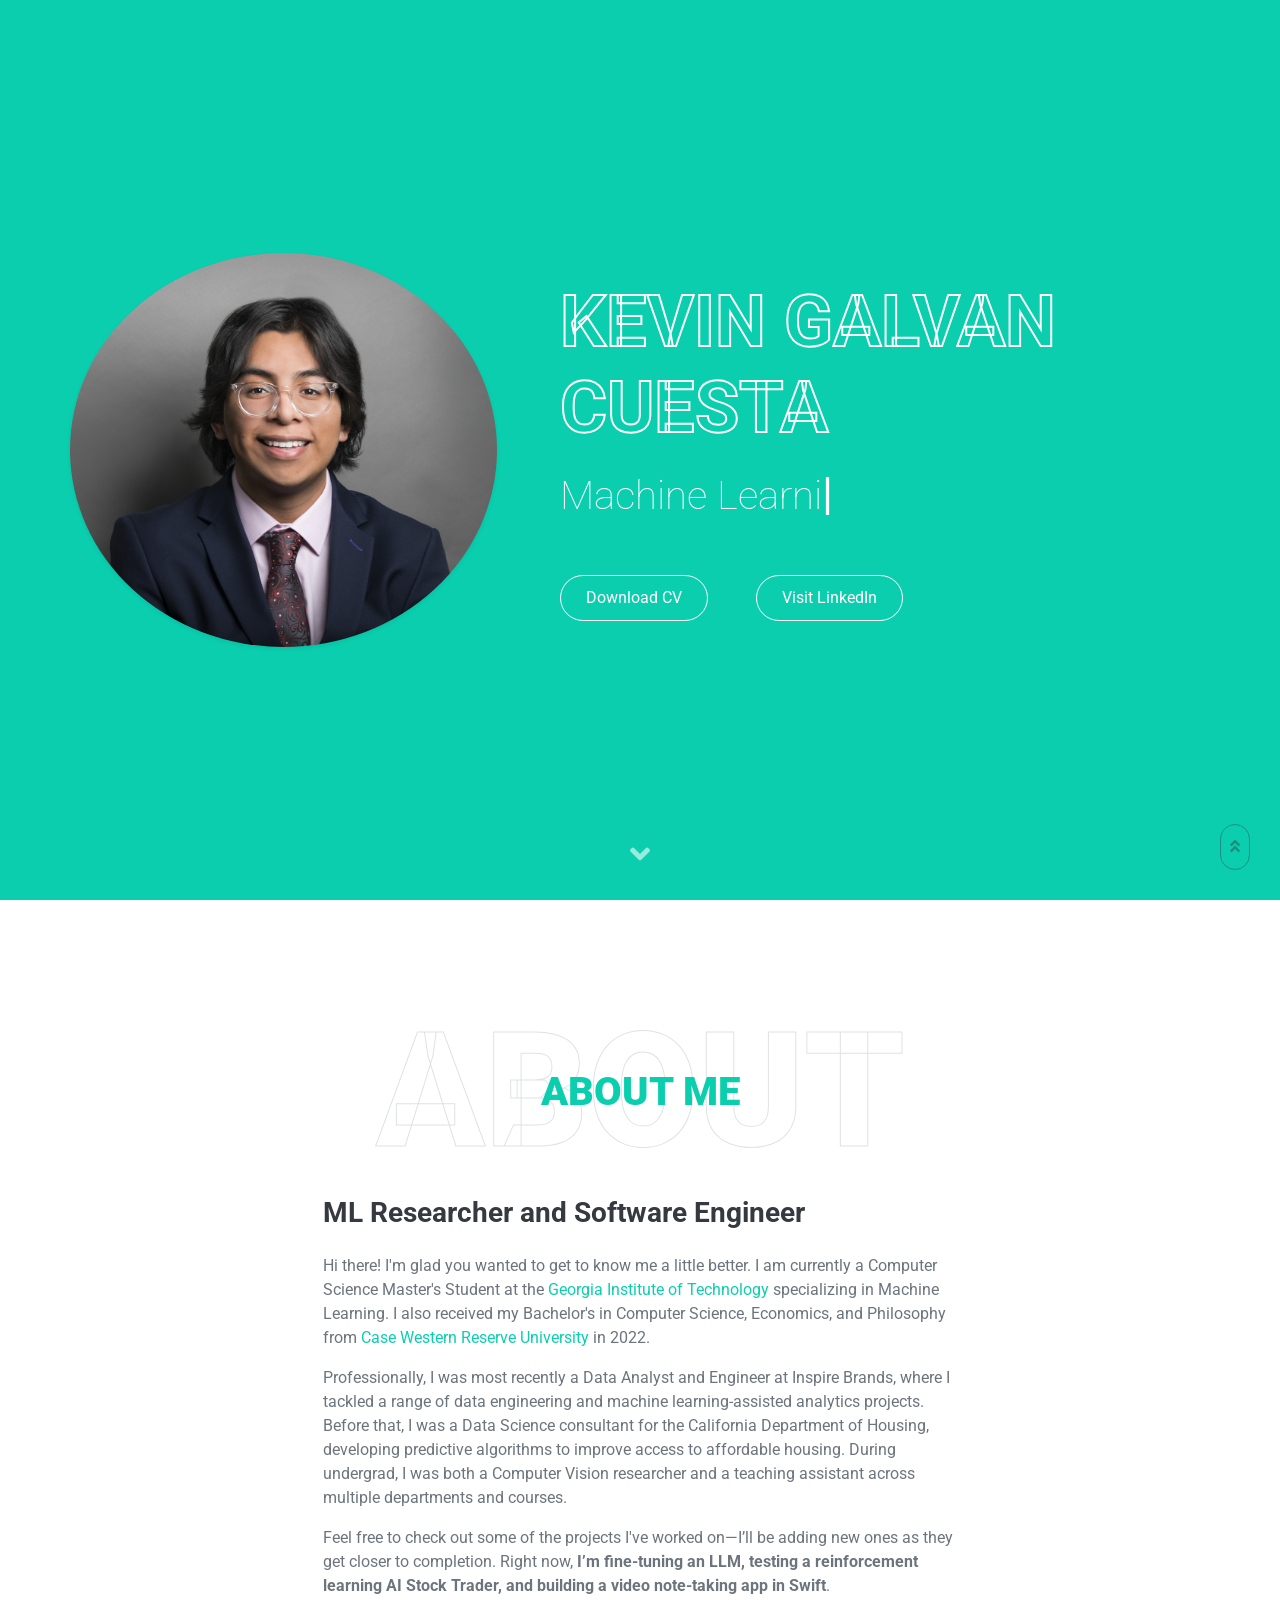
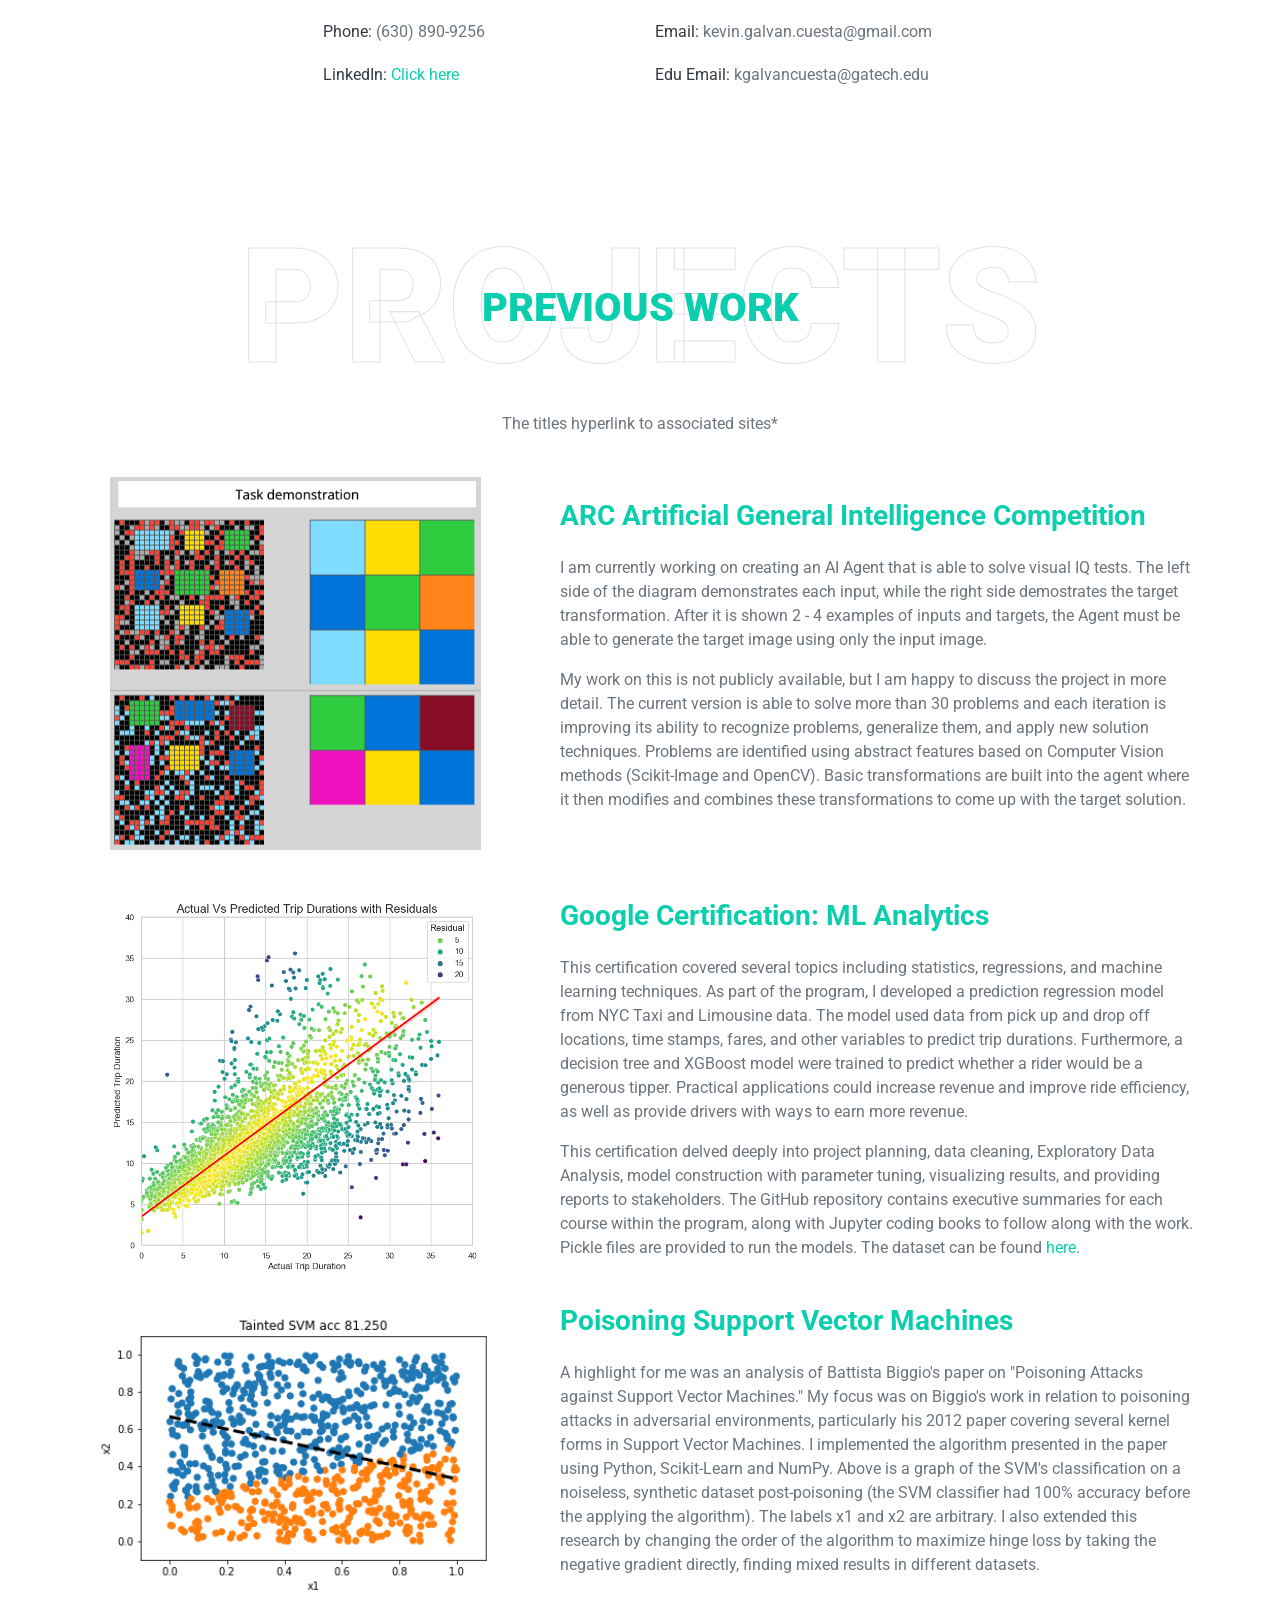
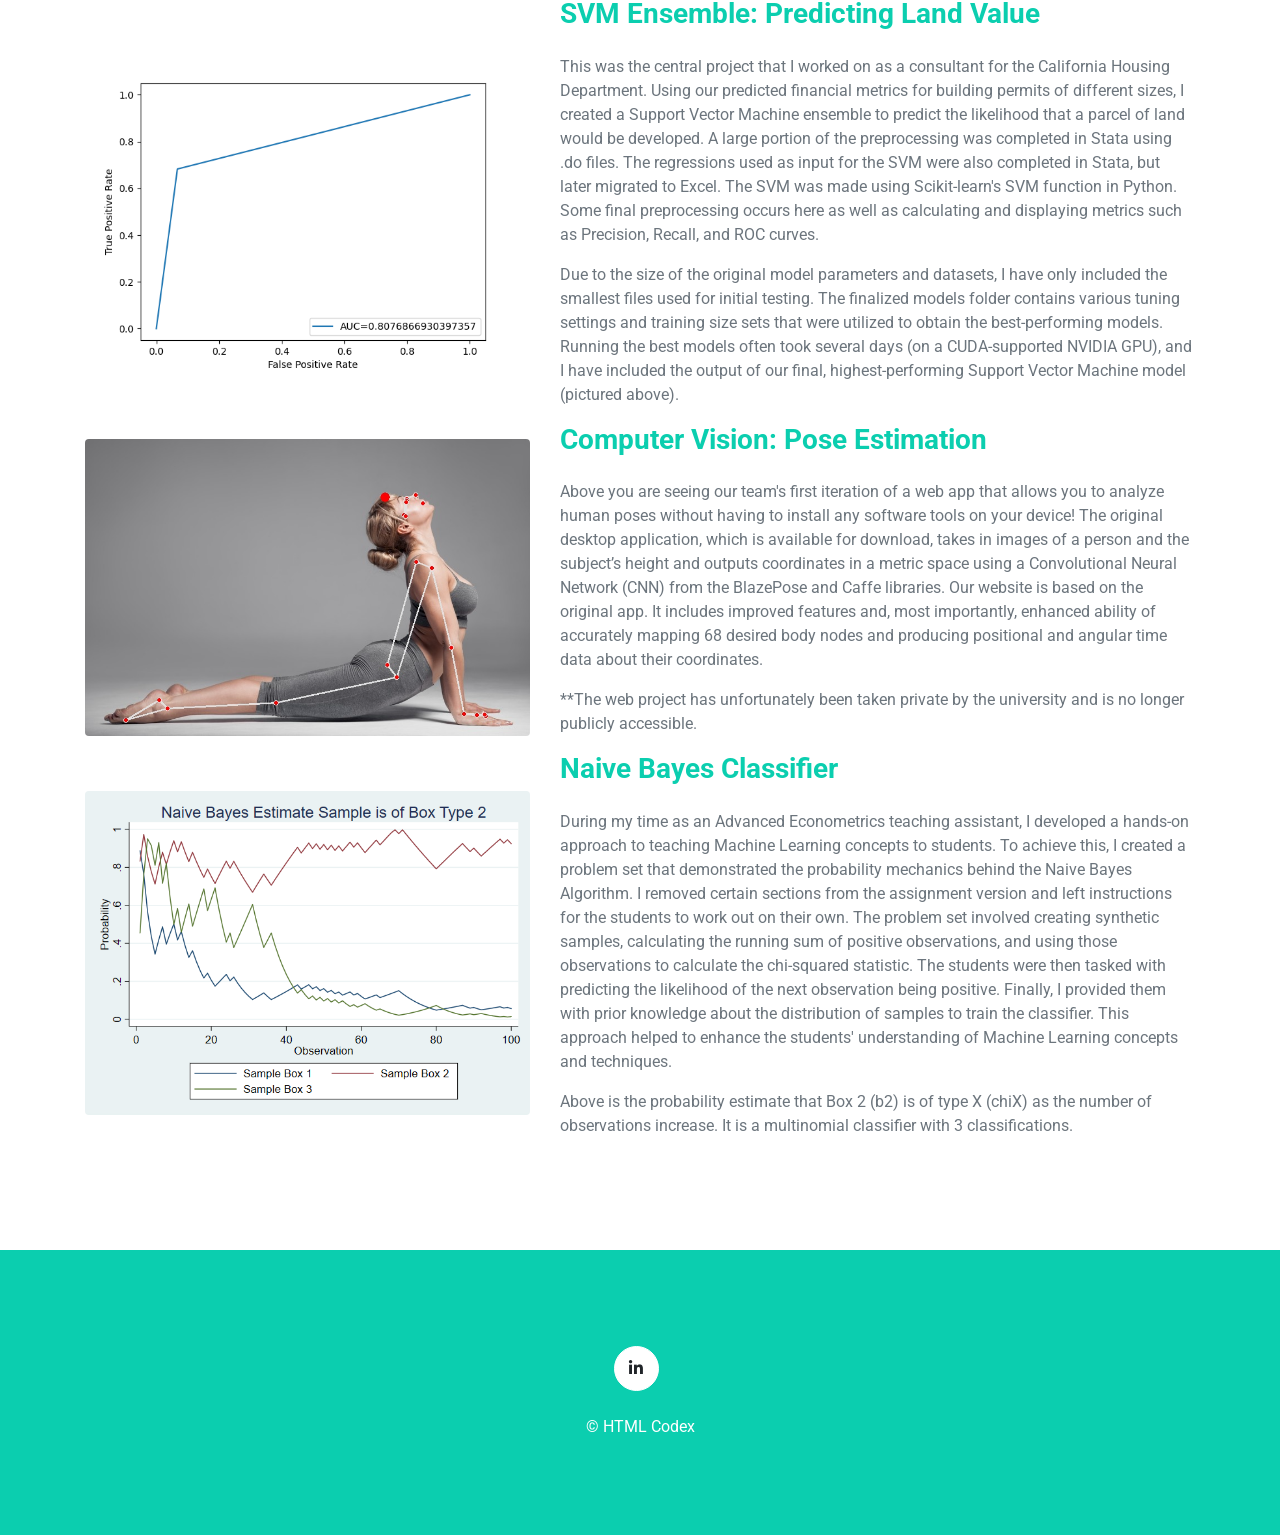
==== index.html @ 3ee5581b "Updating Portfolio contents" ====
<!DOCTYPE html>
<html lang="en">

<head>
    <meta charset="utf-8">
    <title>Portfolio - Kevin Galvan Cuesta</title>
    <meta content="width=device-width, initial-scale=1.0" name="viewport">
    <meta content="Kevin Galvan Cuesta, Data Scientist, Data Science, Portfolio" name="keywords">
    <meta content="Data Science and Software Engineer Portfolio for Kevin Galvan Cuesta" name="description">

    <!-- Favicon -->
    <link href="Site/img/favicon.ico" rel="icon">

    <!-- Google Web Fonts -->
    <link rel="preconnect" href="https://fonts.gstatic.com">
    <link href="https://fonts.googleapis.com/css2?family=Roboto:wght@300;400;500;700;900&display=swap" rel="stylesheet"> 

    <!-- Font Awesome -->
    <link href="https://cdnjs.cloudflare.com/ajax/libs/font-awesome/5.10.0/css/all.min.css" rel="stylesheet">

    <!-- Libraries Stylesheet -->
    <link href="Site/lib/owlcarousel/assets/owl.carousel.min.css" rel="stylesheet">
    <link href="Site/lib/lightbox/css/lightbox.min.css" rel="stylesheet">

    <!-- Customized Bootstrap Stylesheet -->
    <link href="Site/css/style.css" rel="stylesheet">
</head>

<body data-spy="scroll" data-target=".navbar" data-offset="51">

    <!-- Navbar Start -->
    <nav class="navbar fixed-top shadow-sm navbar-expand-lg bg-light navbar-light py-3 py-lg-0 px-lg-5">
        <a href="index.html" class="navbar-brand ml-lg-3">
            <h1 class="m-0 display-5"><span class="text-primary">Kevin </span>Galvan Cuesta</h1>
        </a>
        <button type="button" class="navbar-toggler" data-toggle="collapse" data-target="#navbarCollapse">
            <span class="navbar-toggler-icon"></span>
        </button>
        <div class="collapse navbar-collapse px-lg-3" id="navbarCollapse">
            <div class="navbar-nav m-auto py-0">
                <a href="#home" class="nav-item nav-link active">Home</a>
                <a href="#about" class="nav-item nav-link">About</a>
                <a href="#projects" class="nav-item nav-link">Projects</a>
            </div>
        </div>
    </nav>
    <!-- Navbar End -->


    <!-- Header Start -->
    <div class="container-fluid bg-primary d-flex align-items-center mb-5 py-5" id="home" style="min-height: 100vh;">
        <div class="container">
            <div class="row align-items-center">
                <div class="col-lg-5 px-5 pl-lg-0 pb-5 pb-lg-0">
                    <img class="img-fluid w-100 rounded-circle shadow-sm" src="Site/img/profile.jpg" alt="">
                </div>
                <div class="col-lg-7 text-center text-lg-left">
                    <h2 class="display-3 text-uppercase text-primary mb-2" style="-webkit-text-stroke: 2px #ffffff;">Kevin Galvan Cuesta</h2>
                    <h1 class="typed-text-output d-inline font-weight-lighter text-white"></h1>
                    <div class="typed-text d-none">Machine Learning, Software Engineering, Data Science</div>
                    <div class="d-flex align-items-center justify-content-center justify-content-lg-start pt-5">
                        <a href="Site/img/Resume_KGalvanCuesta.pdf" download class="btn btn-outline-light mr-5">Download CV</a>
                        <a href="https://www.linkedin.com/in/kgalvancuesta/" class="btn btn-outline-light mr-5">Visit LinkedIn</a>
                    </div>
                </div>
            </div>
        </div>
    </div>
    <!-- Header End -->


    <!-- About Start -->
    <div class="container-fluid py-5" id="about">
        <div class="container">
            <div class="position-relative d-flex align-items-center justify-content-center">
                <h1 class="display-1 text-uppercase text-white" style="-webkit-text-stroke: 1px #dee2e6;">About</h1>
                <h1 class="position-absolute text-uppercase text-primary">About Me</h1>
            </div>
            <div class="row justify-content-center">
                <div class="col-lg-7">
                    <h3 class="mb-4">ML Researcher and Software Engineer</h3>
                    <p>
                        Hi there! I'm glad you wanted to get to know me a little better. I am currently a Computer Science Master's Student at the <a href="https://www.cc.gatech.edu/">Georgia Institute of Technology</a> specializing in Machine Learning. I also received my Bachelor's in Computer Science, Economics, and Philosophy from <a href="https://case.edu/">Case Western Reserve University</a> in 2022.
                    </p>
                    <p>
                        Professionally, I was most recently a Data Analyst and Engineer at Inspire Brands, where I tackled a range of data engineering and machine learning-assisted analytics projects. Before that, I was a Data Science consultant for the California Department of Housing, developing predictive algorithms to improve access to affordable housing. During undergrad, I was both a Computer Vision researcher and a teaching assistant across multiple departments and courses.
                    </p>
                    <p>
                        Feel free to check out some of the projects I've worked on—I’ll be adding new ones as they get closer to completion. Right now, <strong>I’m fine-tuning an LLM, testing a reinforcement learning AI Stock Trader, and building a video note-taking app in Swift</strong>.
                    </p>
                    <div class="row mb-3">
                        <div class="col-sm-6 py-2"><h6>Phone: <span class="text-secondary">(630) 890-9256</span></h6></div>
                        <div class="col-sm-6 py-2"><h6>Email: <span class="text-secondary">kevin.galvan.cuesta@gmail.com</span></h6></div>
                        <div class="col-sm-6 py-2"><h6>LinkedIn: <span class="text-secondary"><a href="https://www.linkedin.com/in/kgalvancuesta/">Click here</a></span></h6></div>
                        <div class="col-sm-6 py-2"><h6>Edu Email: <span class="text-secondary">kgalvancuesta@gatech.edu</span></h6></div>
                    </div>
                </div>
            </div>
        </div>
    </div>
    <!-- About End -->

        <!-- PROJECTS Start -->
    <div class="container-fluid py-5" id="projects">
        <div class="container">
            <div class="position-relative d-flex align-items-center justify-content-center">
                <h1 class="display-1 text-uppercase text-white" style="-webkit-text-stroke: 1px #dee2e6;">Projects</h1>
                <h1 class="position-absolute text-uppercase text-primary">Previous Work</h1>
            </div>
            <center>
                The titles hyperlink to associated sites*
            </center>
            <p>

            </p>
            <!-- ARC AGI Start -->
            <div class="row align-items-center">
                <div class="col-lg-5 pb-4 pb-lg-0">
                    <img class="img-fluid rounded w-100" src="Site/img/arc_agi.png" alt="" style="max-width: 90%; padding: 10px; margin: 10px; border: 5px solid transparent;">
                </div>
                <div class="col-lg-7">
                    <h3 class="mb-4"><a href="https://arcprize.org/">ARC Artificial General Intelligence Competition</a></h3>
                    <p>
                        I am currently working on creating an AI Agent that is able to solve visual IQ tests. The left side of the diagram demonstrates each input, while the right side demostrates the target transformation.
                        After it is shown 2 - 4 examples of inputs and targets, the Agent must be able to generate the target image using only the input image.
                    </p>
                    <p>    
                        My work on this is not publicly available, but I am happy to discuss the project in more detail. The current version is able to solve more than 30 problems and each iteration is improving its ability to recognize problems, generalize them, and apply new solution techniques. Problems are identified using abstract features based on Computer Vision methods (Scikit-Image and OpenCV). Basic transformations are built into the agent where it then modifies and combines these transformations to come up with the target solution.
                    </p>
                </div>
            </div>
            <!-- Google Start -->
            <div class="row align-items-center">
                <div class="col-lg-5 pb-4 pb-lg-0">
                    <img class="img-fluid rounded w-100" src="Site/img/google.png" alt="" style="max-width: 90%; padding: 10px; margin: 10px; border: 5px solid transparent;">
                </div>
                <div class="col-lg-7">
                    <h3 class="mb-4"><a href="https://github.com/kgalvancuesta/Google_Advanced_Data_Analytics">Google Certification: ML Analytics</a></h3>
                    <p>
                        This certification covered several topics including statistics, regressions, and machine learning techniques. As part of the program, I developed a prediction regression model from NYC Taxi and Limousine data. The model used data from pick up and drop off locations, time stamps, fares, and other variables to predict trip durations. Furthermore, a decision
                        tree and XGBoost model were trained to predict whether a rider would be a generous tipper. Practical applications could increase revenue and improve ride efficiency, as well as provide drivers with ways to earn more revenue.
                    </p>
                    <p>
                        This certification delved deeply into project planning, data cleaning, Exploratory Data Analysis, model construction with parameter tuning, visualizing results, and providing reports to
                        stakeholders. The GitHub repository contains executive summaries for each course within the program, along with Jupyter coding books to follow along with the work. Pickle files
                        are provided to run the models. The dataset can be found <a href="https://www.kaggle.com/datasets/neilclack/nyc-taxi-trip-data-google-public-data">here</a>.
                    </p>
                </div>
            </div>
            <!-- Google End -->
            <!-- ML Research Start-->
            <div class="row align-items-center">
                <div class="col-lg-5 pb-4 pb-lg-0">
                    <img class="img-fluid rounded w-100" src="Site/img/poison.png" alt="">
                </div>
                <div class="col-lg-7">
                    <h3 class="mb-4"><a href="https://github.com/kgalvancuesta/Graduate_Research">Poisoning Support Vector Machines</a></h3>
                    <p>
                        A highlight for me was an analysis of Battista Biggio's paper on "Poisoning Attacks against Support Vector Machines."
                        My focus was on Biggio's work in relation to poisoning attacks in adversarial environments, particularly his 2012 paper covering several kernel forms in Support Vector Machines.
                        I implemented the algorithm presented in the paper using Python, Scikit-Learn and NumPy.
                        Above is a graph of the SVM's classification on a noiseless, synthetic dataset post-poisoning (the SVM classifier had 100% accuracy before the applying the algorithm).
                        The labels x1 and x2 are arbitrary.
                        I also extended this research by changing the order of the algorithm to maximize hinge loss by taking the negative gradient directly, finding mixed results in different datasets.
                    </p>

                    <!--    SINGLE COLUMN
            <p>
                Skills:
            </p>
            <div class="col mb-3">
                <div class="col-lg-7 py-1" style="white-space: nowrap;"><h6><span class="text-secondary">Research analysis and implementation</span></h6></div>
                <div class="col-lg-7 py-1" style="white-space: nowrap;"><h6><span class="text-secondary">Programming skills in Python and numpy library</span></h6></div>
                <div class="col-lg-7 py-1" style="white-space: nowrap;"><h6><span class="text-secondary">Knowledge of Support Vector Machines and machine learning algorithms</span></h6></div>
                <div class="col-lg-7 py-1" style="white-space: nowrap;"><h6><span class="text-secondary">Critical thinking and problem-solving skills</span></h6></div>
                <div class="col-lg-7 py-1" style="white-space: nowrap;"><h6><span class="text-secondary">Ability to propose and execute research extensions</span></h6></div>
            </div>
            -->

                </div>
            </div>
            <!-- Graduate End -->
            <!-- Parcel SVM Start -->
            <div class="row align-items-center">
                <div class="col-lg-5 pb-4 pb-lg-0">
                    <img class="img-fluid rounded w-100" src="Site/img/svm.png" alt="">
                </div>
                <div class="col-lg-7">
                    <h3 class="mb-4"><a href="https://github.com/kgalvancuesta/CA_SVM_Model">SVM Ensemble: Predicting Land Value</a></h3>
                    <p>
                        This was the central project that I worked on as a consultant for the California Housing Department.
                        Using our predicted financial metrics for building permits of different sizes, I created a Support Vector Machine ensemble to predict the likelihood that a parcel of land would be developed.
                        A large portion of the preprocessing was completed in Stata using .do files. The regressions used as input for the SVM were also completed in Stata, but later migrated to Excel.
                        The SVM was made using Scikit-learn's SVM function in Python. Some final preprocessing occurs here as well as calculating and displaying metrics such as Precision, Recall, and ROC curves.
                    </p>
                    <p>
                        Due to the size of the original model parameters and datasets, I have only included the smallest files used for initial testing.
                        The finalized models folder contains various tuning settings and training size sets that were utilized to obtain the best-performing models.
                        Running the best models often took several days (on a CUDA-supported NVIDIA GPU), and I have included the output of our final, highest-performing Support Vector Machine model (pictured above).
                    </p>
                </div>
            </div>
            <!-- Parcel SVM End -->
            <!-- Pose Estimation Start -->
            <div class="row align-items-center">
                <div class="col-lg-5 pb-4 pb-lg-0">
                    <img class="img-fluid rounded w-100" src="Site/img/yoga.png" alt="">
                </div>
                <div class="col-lg-7">
                    <h3 class="mb-4"><a href="https://github.com/kgalvancuesta/Pose_Estimation">Computer Vision: Pose Estimation</a></h3>
                    <p>
                        Above you are seeing our team's first iteration of a web app that allows you to analyze human poses without having to install any software tools on your device!

                        The original desktop application, which is available for download, takes in images of a person and the subject’s height and outputs coordinates in a metric space using a Convolutional Neural Network (CNN) from the BlazePose and Caffe libraries.

                        Our website is based on the original app. It includes improved features and, most importantly, enhanced ability of accurately mapping 68 desired body nodes and producing positional and angular time data about their coordinates.
                    </p>
                    <p>**The web project has unfortunately been taken private by the university and is no longer publicly accessible.</p>
                </div>
            </div>
            <!-- Pose Estimation End -->
            <!-- Naive Bayes Start -->
            <div class="row align-items-center">
                <div class="col-lg-5 pb-4 pb-lg-0">
                    <img class="img-fluid rounded w-100" src="Site/img/box2.png" alt="">
                </div>
                <div class="col-lg-7">
                    <h3 class="mb-4"><a href="https://github.com/kgalvancuesta/Naive_Bayes_Problem_Set">Naive Bayes Classifier</a></h3>
                    <p>
                        During my time as an Advanced Econometrics teaching assistant, I developed a hands-on approach to teaching Machine Learning concepts to students.
                        To achieve this, I created a problem set that demonstrated the probability mechanics behind the Naive Bayes Algorithm.
                        I removed certain sections from the assignment version and left instructions for the students to work out on their own.
                        The problem set involved creating synthetic samples, calculating the running sum of positive observations, and using those observations to calculate the chi-squared statistic.
                        The students were then tasked with predicting the likelihood of the next observation being positive.
                        Finally, I provided them with prior knowledge about the distribution of samples to train the classifier.
                        This approach helped to enhance the students' understanding of Machine Learning concepts and techniques.
                    </p>
                    <p>
                        Above is the probability estimate that Box 2 (b2) is of type X (chiX) as the number of observations increase. It is a multinomial classifier with 3 classifications.
                    </p>
                </div>
            </div>
            <!-- Naive Bayes End -->
        </div>
    </div>
    <!-- Projects End -->

    <!-- Footer Start -->
    <div class="container-fluid bg-primary text-white mt-5 py-5 px-sm-3 px-md-5">
        <div class="container text-center py-5">
            <div class="d-flex justify-content-center mb-4">
                <a class="btn btn-light btn-social mr-2" href="https://www.linkedin.com/in/kevingalvancuesta/"><i class="fab fa-linkedin-in"></i></a>
            </div>
            <p class="m-0">
                &copy; <a class="text-white font-weight-bold" href="#"></a> <a class="text-white" href="https://htmlcodex.com">HTML Codex</a>
            </p>
        </div>
    </div>
    <!-- Footer End -->

    <!-- Scroll to Bottom -->
    <i class="fa fa-2x fa-angle-down text-white scroll-to-bottom"></i>

    <!-- Back to Top -->
    <a href="#" class="btn btn-outline-dark px-0 back-to-top"><i class="fa fa-angle-double-up"></i></a>


    <!-- JavaScript Libraries -->
    <script src="https://code.jquery.com/jquery-3.4.1.min.js"></script>
    <script src="https://stackpath.bootstrapcdn.com/bootstrap/4.4.1/js/bootstrap.bundle.min.js"></script>
    <script src="Site/lib/typed/typed.min.js"></script>
    <script src="Site/lib/easing/easing.min.js"></script>
    <script src="Site/lib/waypoints/waypoints.min.js"></script>
    <script src="Site/lib/owlcarousel/owl.carousel.min.js"></script>
    <script src="Site/lib/isotope/isotope.pkgd.min.js"></script>
    <script src="Site/lib/lightbox/js/lightbox.min.js"></script>

    <!-- Contact Javascript File -->
    <script src="Site/mail/jqBootstrapValidation.min.js"></script>
    <script src="Site/mail/contact.js"></script>

    <!-- Template Javascript -->
    <script src="Site/js/main.js"></script>
</body>

</html>
---- Site/css/style.css ----
/******* Bootstrap Theming ********/
/*!
 * Bootstrap v4.5.3 (https://getbootstrap.com/)
 * Copyright 2011-2020 The Bootstrap Authors
 * Copyright 2011-2020 Twitter, Inc.
 * Licensed under MIT (https://github.com/twbs/bootstrap/blob/main/LICENSE)
 */
:root {
  --blue: #007bff;
  --indigo: #6610f2;
  --purple: #6f42c1;
  --pink: #e83e8c;
  --red: #dc3545;
  --orange: #fd7e14;
  --yellow: #ffc107;
  --green: #28a745;
  --teal: #20c997;
  --cyan: #17a2b8;
  --white: #fff;
  --gray: #6c757d;
  --gray-dark: #343a40;
  --primary: #0BCEAF;
  --secondary: #6c757d;
  --success: #28a745;
  --info: #17a2b8;
  --warning: #ffc107;
  --danger: #dc3545;
  --light: #ffffff;
  --dark: #343a40;
  --breakpoint-xs: 0;
  --breakpoint-sm: 576px;
  --breakpoint-md: 768px;
  --breakpoint-lg: 992px;
  --breakpoint-xl: 1200px;
  --font-family-sans-serif: "Roboto", sans-serif;
  --font-family-monospace: SFMono-Regular, Menlo, Monaco, Consolas, "Liberation Mono", "Courier New", monospace;
}

*,
*::before,
*::after {
  box-sizing: border-box;
}

html {
  font-family: sans-serif;
  line-height: 1.15;
  -webkit-text-size-adjust: 100%;
  -webkit-tap-highlight-color: rgba(0, 0, 0, 0);
}

article, aside, figcaption, figure, footer, header, hgroup, main, nav, section {
  display: block;
}

body {
  margin: 0;
  font-family: "Roboto", sans-serif;
  font-size: 1rem;
  font-weight: 400;
  line-height: 1.5;
  color: #6c757d;
  text-align: left;
  background-color: #ffffff;
}

[tabindex="-1"]:focus:not(:focus-visible) {
  outline: 0 !important;
}

hr {
  box-sizing: content-box;
  height: 0;
  overflow: visible;
}

h1, h2, h3, h4, h5, h6 {
  margin-top: 0;
  margin-bottom: 0.5rem;
}

p {
  margin-top: 0;
  margin-bottom: 1rem;
}

abbr[title],
abbr[data-original-title] {
  text-decoration: underline;
  text-decoration: underline dotted;
  cursor: help;
  border-bottom: 0;
  text-decoration-skip-ink: none;
}

address {
  margin-bottom: 1rem;
  font-style: normal;
  line-height: inherit;
}

ol,
ul,
dl {
  margin-top: 0;
  margin-bottom: 1rem;
}

ol ol,
ul ul,
ol ul,
ul ol {
  margin-bottom: 0;
}

dt {
  font-weight: 700;
}

dd {
  margin-bottom: .5rem;
  margin-left: 0;
}

blockquote {
  margin: 0 0 1rem;
}

b,
strong {
  font-weight: bolder;
}

small {
  font-size: 80%;
}

sub,
sup {
  position: relative;
  font-size: 75%;
  line-height: 0;
  vertical-align: baseline;
}

sub {
  bottom: -.25em;
}

sup {
  top: -.5em;
}

a {
  color: #0BCEAF;
  text-decoration: none;
  background-color: transparent;
}

a:hover {
  color: #078571;
  text-decoration: underline;
}

a:not([href]):not([class]) {
  color: inherit;
  text-decoration: none;
}

a:not([href]):not([class]):hover {
  color: inherit;
  text-decoration: none;
}

pre,
code,
kbd,
samp {
  font-family: SFMono-Regular, Menlo, Monaco, Consolas, "Liberation Mono", "Courier New", monospace;
  font-size: 1em;
}

pre {
  margin-top: 0;
  margin-bottom: 1rem;
  overflow: auto;
  -ms-overflow-style: scrollbar;
}

figure {
  margin: 0 0 1rem;
}

img {
  vertical-align: middle;
  border-style: none;
}

svg {
  overflow: hidden;
  vertical-align: middle;
}

table {
  border-collapse: collapse;
}

caption {
  padding-top: 0.75rem;
  padding-bottom: 0.75rem;
  color: #6c757d;
  text-align: left;
  caption-side: bottom;
}

th {
  text-align: inherit;
  text-align: -webkit-match-parent;
}

label {
  display: inline-block;
  margin-bottom: 0.5rem;
}

button {
  border-radius: 0;
}

button:focus {
  outline: 1px dotted;
  outline: 5px auto -webkit-focus-ring-color;
}

input,
button,
select,
optgroup,
textarea {
  margin: 0;
  font-family: inherit;
  font-size: inherit;
  line-height: inherit;
}

button,
input {
  overflow: visible;
}

button,
select {
  text-transform: none;
}

[role="button"] {
  cursor: pointer;
}

select {
  word-wrap: normal;
}

button,
[type="button"],
[type="reset"],
[type="submit"] {
  -webkit-appearance: button;
}

button:not(:disabled),
[type="button"]:not(:disabled),
[type="reset"]:not(:disabled),
[type="submit"]:not(:disabled) {
  cursor: pointer;
}

button::-moz-focus-inner,
[type="button"]::-moz-focus-inner,
[type="reset"]::-moz-focus-inner,
[type="submit"]::-moz-focus-inner {
  padding: 0;
  border-style: none;
}

input[type="radio"],
input[type="checkbox"] {
  box-sizing: border-box;
  padding: 0;
}

textarea {
  overflow: auto;
  resize: vertical;
}

fieldset {
  min-width: 0;
  padding: 0;
  margin: 0;
  border: 0;
}

legend {
  display: block;
  width: 100%;
  max-width: 100%;
  padding: 0;
  margin-bottom: .5rem;
  font-size: 1.5rem;
  line-height: inherit;
  color: inherit;
  white-space: normal;
}

@media (max-width: 1200px) {
  legend {
    font-size: calc(1.275rem + 0.3vw) ;
  }
}

progress {
  vertical-align: baseline;
}

[type="number"]::-webkit-inner-spin-button,
[type="number"]::-webkit-outer-spin-button {
  height: auto;
}

[type="search"] {
  outline-offset: -2px;
  -webkit-appearance: none;
}

[type="search"]::-webkit-search-decoration {
  -webkit-appearance: none;
}

::-webkit-file-upload-button {
  font: inherit;
  -webkit-appearance: button;
}

output {
  display: inline-block;
}

summary {
  display: list-item;
  cursor: pointer;
}

template {
  display: none;
}

[hidden] {
  display: none !important;
}

h1, h2, h3, h4, h5, h6,
.h1, .h2, .h3, .h4, .h5, .h6 {
  margin-bottom: 0.5rem;
  font-weight: 500;
  line-height: 1.2;
  color: #343a40;
}

h1, .h1 {
  font-size: 2.5rem;
}

@media (max-width: 1200px) {
  h1, .h1 {
    font-size: calc(1.375rem + 1.5vw) ;
  }
}

h2, .h2 {
  font-size: 2rem;
}

@media (max-width: 1200px) {
  h2, .h2 {
    font-size: calc(1.325rem + 0.9vw) ;
  }
}

h3, .h3 {
  font-size: 1.75rem;
}

@media (max-width: 1200px) {
  h3, .h3 {
    font-size: calc(1.3rem + 0.6vw) ;
  }
}

h4, .h4 {
  font-size: 1.5rem;
}

@media (max-width: 1200px) {
  h4, .h4 {
    font-size: calc(1.275rem + 0.3vw) ;
  }
}

h5, .h5 {
  font-size: 1.25rem;
}

h6, .h6 {
  font-size: 1rem;
}

.lead {
  font-size: 1.25rem;
  font-weight: 300;
}

.display-1 {
  font-size: 10rem;
  font-weight: 300;
  line-height: 1.2;
}

@media only screen and (max-width: 600px) {
    .display-1 {
        visibility: hidden;
    }
}

@media (max-width: 1200px) {
  .display-1 {
    font-size: calc(2.125rem + 10.5vw) ;
  }
}

.display-2 {
  font-size: 5.5rem;
  font-weight: 300;
  line-height: 1.2;
}

@media (max-width: 1200px) {
  .display-2 {
    font-size: calc(1.675rem + 5.1vw) ;
  }
}

.display-3 {
  font-size: 4.5rem;
  font-weight: 300;
  line-height: 1.2;
}

@media (max-width: 1200px) {
  .display-3 {
    font-size: calc(1.575rem + 3.9vw) ;
  }
}

.display-4 {
  font-size: 3.5rem;
  font-weight: 300;
  line-height: 1.2;
}

@media (max-width: 1200px) {
  .display-4 {
    font-size: calc(1.475rem + 2.7vw) ;
  }
}

hr {
  margin-top: 1rem;
  margin-bottom: 1rem;
  border: 0;
  border-top: 1px solid rgba(0, 0, 0, 0.1);
}

small,
.small {
  font-size: 80%;
  font-weight: 400;
}

mark,
.mark {
  padding: 0.2em;
  background-color: #fcf8e3;
}

.list-unstyled {
  padding-left: 0;
  list-style: none;
}

.list-inline {
  padding-left: 0;
  list-style: none;
}

.list-inline-item {
  display: inline-block;
}

.list-inline-item:not(:last-child) {
  margin-right: 0.5rem;
}

.initialism {
  font-size: 90%;
  text-transform: uppercase;
}

.blockquote {
  margin-bottom: 1rem;
  font-size: 1.25rem;
}

.blockquote-footer {
  display: block;
  font-size: 80%;
  color: #6c757d;
}

.blockquote-footer::before {
  content: "\2014\00A0";
}

.img-fluid {
  max-width: 100%;
  height: auto;
}

.img-thumbnail {
  padding: 0.25rem;
  background-color: #ffffff;
  border: 1px solid #dee2e6;
  border-radius: 0.25rem;
  max-width: 100%;
  height: auto;
}

.figure {
  display: inline-block;
}

.figure-img {
  margin-bottom: 0.5rem;
  line-height: 1;
}

.figure-caption {
  font-size: 90%;
  color: #6c757d;
}

code {
  font-size: 87.5%;
  color: #e83e8c;
  word-wrap: break-word;
}

a > code {
  color: inherit;
}

kbd {
  padding: 0.2rem 0.4rem;
  font-size: 87.5%;
  color: #fff;
  background-color: #212529;
  border-radius: 0.2rem;
}

kbd kbd {
  padding: 0;
  font-size: 100%;
  font-weight: 700;
}

pre {
  display: block;
  font-size: 87.5%;
  color: #212529;
}

pre code {
  font-size: inherit;
  color: inherit;
  word-break: normal;
}

.pre-scrollable {
  max-height: 340px;
  overflow-y: scroll;
}

.container,
.container-fluid,
.container-sm,
.container-md,
.container-lg,
.container-xl {
  width: 100%;
  padding-right: 15px;
  padding-left: 15px;
  margin-right: auto;
  margin-left: auto;
}

@media (min-width: 576px) {
  .container, .container-sm {
    max-width: 540px;
  }
}

@media (min-width: 768px) {
  .container, .container-sm, .container-md {
    max-width: 720px;
  }
}

@media (min-width: 992px) {
  .container, .container-sm, .container-md, .container-lg {
    max-width: 960px;
  }
}

@media (min-width: 1200px) {
  .container, .container-sm, .container-md, .container-lg, .container-xl {
    max-width: 1140px;
  }
}

.row {
  display: flex;
  flex-wrap: wrap;
  margin-right: -15px;
  margin-left: -15px;
}

.no-gutters {
  margin-right: 0;
  margin-left: 0;
}

.no-gutters > .col,
.no-gutters > [class*="col-"] {
  padding-right: 0;
  padding-left: 0;
}

.col-1, .col-2, .col-3, .col-4, .col-5, .col-6, .col-7, .col-8, .col-9, .col-10, .col-11, .col-12, .col,
.col-auto, .col-sm-1, .col-sm-2, .col-sm-3, .col-sm-4, .col-sm-5, .col-sm-6, .col-sm-7, .col-sm-8, .col-sm-9, .col-sm-10, .col-sm-11, .col-sm-12, .col-sm,
.col-sm-auto, .col-md-1, .col-md-2, .col-md-3, .col-md-4, .col-md-5, .col-md-6, .col-md-7, .col-md-8, .col-md-9, .col-md-10, .col-md-11, .col-md-12, .col-md,
.col-md-auto, .col-lg-1, .col-lg-2, .col-lg-3, .col-lg-4, .col-lg-5, .col-lg-6, .col-lg-7, .col-lg-8, .col-lg-9, .col-lg-10, .col-lg-11, .col-lg-12, .col-lg,
.col-lg-auto, .col-xl-1, .col-xl-2, .col-xl-3, .col-xl-4, .col-xl-5, .col-xl-6, .col-xl-7, .col-xl-8, .col-xl-9, .col-xl-10, .col-xl-11, .col-xl-12, .col-xl,
.col-xl-auto {
  position: relative;
  width: 100%;
  padding-right: 15px;
  padding-left: 15px;
}

.col {
  flex-basis: 0;
  flex-grow: 1;
  max-width: 100%;
}

.row-cols-1 > * {
  flex: 0 0 100%;
  max-width: 100%;
}

.row-cols-2 > * {
  flex: 0 0 50%;
  max-width: 50%;
}

.row-cols-3 > * {
  flex: 0 0 33.33333%;
  max-width: 33.33333%;
}

.row-cols-4 > * {
  flex: 0 0 25%;
  max-width: 25%;
}

.row-cols-5 > * {
  flex: 0 0 20%;
  max-width: 20%;
}

.row-cols-6 > * {
  flex: 0 0 16.66667%;
  max-width: 16.66667%;
}

.col-auto {
  flex: 0 0 auto;
  width: auto;
  max-width: 100%;
}

.col-1 {
  flex: 0 0 8.33333%;
  max-width: 8.33333%;
}

.col-2 {
  flex: 0 0 16.66667%;
  max-width: 16.66667%;
}

.col-3 {
  flex: 0 0 25%;
  max-width: 25%;
}

.col-4 {
  flex: 0 0 33.33333%;
  max-width: 33.33333%;
}

.col-5 {
  flex: 0 0 41.66667%;
  max-width: 41.66667%;
}

.col-6 {
  flex: 0 0 50%;
  max-width: 50%;
}

.col-7 {
  flex: 0 0 58.33333%;
  max-width: 58.33333%;
}

.col-8 {
  flex: 0 0 66.66667%;
  max-width: 66.66667%;
}

.col-9 {
  flex: 0 0 75%;
  max-width: 75%;
}

.col-10 {
  flex: 0 0 83.33333%;
  max-width: 83.33333%;
}

.col-11 {
  flex: 0 0 91.66667%;
  max-width: 91.66667%;
}

.col-12 {
  flex: 0 0 100%;
  max-width: 100%;
}

.order-first {
  order: -1;
}

.order-last {
  order: 13;
}

.order-0 {
  order: 0;
}

.order-1 {
  order: 1;
}

.order-2 {
  order: 2;
}

.order-3 {
  order: 3;
}

.order-4 {
  order: 4;
}

.order-5 {
  order: 5;
}

.order-6 {
  order: 6;
}

.order-7 {
  order: 7;
}

.order-8 {
  order: 8;
}

.order-9 {
  order: 9;
}

.order-10 {
  order: 10;
}

.order-11 {
  order: 11;
}

.order-12 {
  order: 12;
}

.offset-1 {
  margin-left: 8.33333%;
}

.offset-2 {
  margin-left: 16.66667%;
}

.offset-3 {
  margin-left: 25%;
}

.offset-4 {
  margin-left: 33.33333%;
}

.offset-5 {
  margin-left: 41.66667%;
}

.offset-6 {
  margin-left: 50%;
}

.offset-7 {
  margin-left: 58.33333%;
}

.offset-8 {
  margin-left: 66.66667%;
}

.offset-9 {
  margin-left: 75%;
}

.offset-10 {
  margin-left: 83.33333%;
}

.offset-11 {
  margin-left: 91.66667%;
}

@media (min-width: 576px) {
  .col-sm {
    flex-basis: 0;
    flex-grow: 1;
    max-width: 100%;
  }
  .row-cols-sm-1 > * {
    flex: 0 0 100%;
    max-width: 100%;
  }
  .row-cols-sm-2 > * {
    flex: 0 0 50%;
    max-width: 50%;
  }
  .row-cols-sm-3 > * {
    flex: 0 0 33.33333%;
    max-width: 33.33333%;
  }
  .row-cols-sm-4 > * {
    flex: 0 0 25%;
    max-width: 25%;
  }
  .row-cols-sm-5 > * {
    flex: 0 0 20%;
    max-width: 20%;
  }
  .row-cols-sm-6 > * {
    flex: 0 0 16.66667%;
    max-width: 16.66667%;
  }
  .col-sm-auto {
    flex: 0 0 auto;
    width: auto;
    max-width: 100%;
  }
  .col-sm-1 {
    flex: 0 0 8.33333%;
    max-width: 8.33333%;
  }
  .col-sm-2 {
    flex: 0 0 16.66667%;
    max-width: 16.66667%;
  }
  .col-sm-3 {
    flex: 0 0 25%;
    max-width: 25%;
  }
  .col-sm-4 {
    flex: 0 0 33.33333%;
    max-width: 33.33333%;
  }
  .col-sm-5 {
    flex: 0 0 41.66667%;
    max-width: 41.66667%;
  }
  .col-sm-6 {
    flex: 0 0 50%;
    max-width: 50%;
  }
  .col-sm-7 {
    flex: 0 0 58.33333%;
    max-width: 58.33333%;
  }
  .col-sm-8 {
    flex: 0 0 66.66667%;
    max-width: 66.66667%;
  }
  .col-sm-9 {
    flex: 0 0 75%;
    max-width: 75%;
  }
  .col-sm-10 {
    flex: 0 0 83.33333%;
    max-width: 83.33333%;
  }
  .col-sm-11 {
    flex: 0 0 91.66667%;
    max-width: 91.66667%;
  }
  .col-sm-12 {
    flex: 0 0 100%;
    max-width: 100%;
  }
  .order-sm-first {
    order: -1;
  }
  .order-sm-last {
    order: 13;
  }
  .order-sm-0 {
    order: 0;
  }
  .order-sm-1 {
    order: 1;
  }
  .order-sm-2 {
    order: 2;
  }
  .order-sm-3 {
    order: 3;
  }
  .order-sm-4 {
    order: 4;
  }
  .order-sm-5 {
    order: 5;
  }
  .order-sm-6 {
    order: 6;
  }
  .order-sm-7 {
    order: 7;
  }
  .order-sm-8 {
    order: 8;
  }
  .order-sm-9 {
    order: 9;
  }
  .order-sm-10 {
    order: 10;
  }
  .order-sm-11 {
    order: 11;
  }
  .order-sm-12 {
    order: 12;
  }
  .offset-sm-0 {
    margin-left: 0;
  }
  .offset-sm-1 {
    margin-left: 8.33333%;
  }
  .offset-sm-2 {
    margin-left: 16.66667%;
  }
  .offset-sm-3 {
    margin-left: 25%;
  }
  .offset-sm-4 {
    margin-left: 33.33333%;
  }
  .offset-sm-5 {
    margin-left: 41.66667%;
  }
  .offset-sm-6 {
    margin-left: 50%;
  }
  .offset-sm-7 {
    margin-left: 58.33333%;
  }
  .offset-sm-8 {
    margin-left: 66.66667%;
  }
  .offset-sm-9 {
    margin-left: 75%;
  }
  .offset-sm-10 {
    margin-left: 83.33333%;
  }
  .offset-sm-11 {
    margin-left: 91.66667%;
  }
}

@media (min-width: 768px) {
  .col-md {
    flex-basis: 0;
    flex-grow: 1;
    max-width: 100%;
  }
  .row-cols-md-1 > * {
    flex: 0 0 100%;
    max-width: 100%;
  }
  .row-cols-md-2 > * {
    flex: 0 0 50%;
    max-width: 50%;
  }
  .row-cols-md-3 > * {
    flex: 0 0 33.33333%;
    max-width: 33.33333%;
  }
  .row-cols-md-4 > * {
    flex: 0 0 25%;
    max-width: 25%;
  }
  .row-cols-md-5 > * {
    flex: 0 0 20%;
    max-width: 20%;
  }
  .row-cols-md-6 > * {
    flex: 0 0 16.66667%;
    max-width: 16.66667%;
  }
  .col-md-auto {
    flex: 0 0 auto;
    width: auto;
    max-width: 100%;
  }
  .col-md-1 {
    flex: 0 0 8.33333%;
    max-width: 8.33333%;
  }
  .col-md-2 {
    flex: 0 0 16.66667%;
    max-width: 16.66667%;
  }
  .col-md-3 {
    flex: 0 0 25%;
    max-width: 25%;
  }
  .col-md-4 {
    flex: 0 0 33.33333%;
    max-width: 33.33333%;
  }
  .col-md-5 {
    flex: 0 0 41.66667%;
    max-width: 41.66667%;
  }
  .col-md-6 {
    flex: 0 0 50%;
    max-width: 50%;
  }
  .col-md-7 {
    flex: 0 0 58.33333%;
    max-width: 58.33333%;
  }
  .col-md-8 {
    flex: 0 0 66.66667%;
    max-width: 66.66667%;
  }
  .col-md-9 {
    flex: 0 0 75%;
    max-width: 75%;
  }
  .col-md-10 {
    flex: 0 0 83.33333%;
    max-width: 83.33333%;
  }
  .col-md-11 {
    flex: 0 0 91.66667%;
    max-width: 91.66667%;
  }
  .col-md-12 {
    flex: 0 0 100%;
    max-width: 100%;
  }
  .order-md-first {
    order: -1;
  }
  .order-md-last {
    order: 13;
  }
  .order-md-0 {
    order: 0;
  }
  .order-md-1 {
    order: 1;
  }
  .order-md-2 {
    order: 2;
  }
  .order-md-3 {
    order: 3;
  }
  .order-md-4 {
    order: 4;
  }
  .order-md-5 {
    order: 5;
  }
  .order-md-6 {
    order: 6;
  }
  .order-md-7 {
    order: 7;
  }
  .order-md-8 {
    order: 8;
  }
  .order-md-9 {
    order: 9;
  }
  .order-md-10 {
    order: 10;
  }
  .order-md-11 {
    order: 11;
  }
  .order-md-12 {
    order: 12;
  }
  .offset-md-0 {
    margin-left: 0;
  }
  .offset-md-1 {
    margin-left: 8.33333%;
  }
  .offset-md-2 {
    margin-left: 16.66667%;
  }
  .offset-md-3 {
    margin-left: 25%;
  }
  .offset-md-4 {
    margin-left: 33.33333%;
  }
  .offset-md-5 {
    margin-left: 41.66667%;
  }
  .offset-md-6 {
    margin-left: 50%;
  }
  .offset-md-7 {
    margin-left: 58.33333%;
  }
  .offset-md-8 {
    margin-left: 66.66667%;
  }
  .offset-md-9 {
    margin-left: 75%;
  }
  .offset-md-10 {
    margin-left: 83.33333%;
  }
  .offset-md-11 {
    margin-left: 91.66667%;
  }
}

@media (min-width: 992px) {
  .col-lg {
    flex-basis: 0;
    flex-grow: 1;
    max-width: 100%;
  }
  .row-cols-lg-1 > * {
    flex: 0 0 100%;
    max-width: 100%;
  }
  .row-cols-lg-2 > * {
    flex: 0 0 50%;
    max-width: 50%;
  }
  .row-cols-lg-3 > * {
    flex: 0 0 33.33333%;
    max-width: 33.33333%;
  }
  .row-cols-lg-4 > * {
    flex: 0 0 25%;
    max-width: 25%;
  }
  .row-cols-lg-5 > * {
    flex: 0 0 20%;
    max-width: 20%;
  }
  .row-cols-lg-6 > * {
    flex: 0 0 16.66667%;
    max-width: 16.66667%;
  }
  .col-lg-auto {
    flex: 0 0 auto;
    width: auto;
    max-width: 100%;
  }
  .col-lg-1 {
    flex: 0 0 8.33333%;
    max-width: 8.33333%;
  }
  .col-lg-2 {
    flex: 0 0 16.66667%;
    max-width: 16.66667%;
  }
  .col-lg-3 {
    flex: 0 0 25%;
    max-width: 25%;
  }
  .col-lg-4 {
    flex: 0 0 33.33333%;
    max-width: 33.33333%;
  }
  .col-lg-5 {
    flex: 0 0 41.66667%;
    max-width: 41.66667%;
  }
  .col-lg-6 {
    flex: 0 0 50%;
    max-width: 50%;
  }
  .col-lg-7 {
    flex: 0 0 58.33%;
    max-width: 58.33%;
  }
  .col-lg-8 {
    flex: 0 0 66.66667%;
    max-width: 66.66667%;
  }
  .col-lg-9 {
    flex: 0 0 75%;
    max-width: 75%;
  }
  .col-lg-10 {
    flex: 0 0 83.33333%;
    max-width: 83.33333%;
  }
  .col-lg-11 {
    flex: 0 0 91.66667%;
    max-width: 91.66667%;
  }
  .col-lg-12 {
    flex: 0 0 100%;
    max-width: 100%;
  }
  .order-lg-first {
    order: -1;
  }
  .order-lg-last {
    order: 13;
  }
  .order-lg-0 {
    order: 0;
  }
  .order-lg-1 {
    order: 1;
  }
  .order-lg-2 {
    order: 2;
  }
  .order-lg-3 {
    order: 3;
  }
  .order-lg-4 {
    order: 4;
  }
  .order-lg-5 {
    order: 5;
  }
  .order-lg-6 {
    order: 6;
  }
  .order-lg-7 {
    order: 7;
  }
  .order-lg-8 {
    order: 8;
  }
  .order-lg-9 {
    order: 9;
  }
  .order-lg-10 {
    order: 10;
  }
  .order-lg-11 {
    order: 11;
  }
  .order-lg-12 {
    order: 12;
  }
  .offset-lg-0 {
    margin-left: 0;
  }
  .offset-lg-1 {
    margin-left: 8.33333%;
  }
  .offset-lg-2 {
    margin-left: 16.66667%;
  }
  .offset-lg-3 {
    margin-left: 25%;
  }
  .offset-lg-4 {
    margin-left: 33.33333%;
  }
  .offset-lg-5 {
    margin-left: 41.66667%;
  }
  .offset-lg-6 {
    margin-left: 50%;
  }
  .offset-lg-7 {
    margin-left: 58.33333%;
  }
  .offset-lg-8 {
    margin-left: 66.66667%;
  }
  .offset-lg-9 {
    margin-left: 75%;
  }
  .offset-lg-10 {
    margin-left: 83.33333%;
  }
  .offset-lg-11 {
    margin-left: 91.66667%;
  }
}

@media (min-width: 1200px) {
  .col-xl {
    flex-basis: 0;
    flex-grow: 1;
    max-width: 100%;
  }
  .row-cols-xl-1 > * {
    flex: 0 0 100%;
    max-width: 100%;
  }
  .row-cols-xl-2 > * {
    flex: 0 0 50%;
    max-width: 50%;
  }
  .row-cols-xl-3 > * {
    flex: 0 0 33.33333%;
    max-width: 33.33333%;
  }
  .row-cols-xl-4 > * {
    flex: 0 0 25%;
    max-width: 25%;
  }
  .row-cols-xl-5 > * {
    flex: 0 0 20%;
    max-width: 20%;
  }
  .row-cols-xl-6 > * {
    flex: 0 0 16.66667%;
    max-width: 16.66667%;
  }
  .col-xl-auto {
    flex: 0 0 auto;
    width: auto;
    max-width: 100%;
  }
  .col-xl-1 {
    flex: 0 0 8.33333%;
    max-width: 8.33333%;
  }
  .col-xl-2 {
    flex: 0 0 16.66667%;
    max-width: 16.66667%;
  }
  .col-xl-3 {
    flex: 0 0 25%;
    max-width: 25%;
  }
  .col-xl-4 {
    flex: 0 0 33.33333%;
    max-width: 33.33333%;
  }
  .col-xl-5 {
    flex: 0 0 41.66667%;
    max-width: 41.66667%;
  }
  .col-xl-6 {
    flex: 0 0 50%;
    max-width: 50%;
  }
  .col-xl-7 {
    flex: 0 0 58.33333%;
    max-width: 58.33333%;
  }
  .col-xl-8 {
    flex: 0 0 66.66667%;
    max-width: 66.66667%;
  }
  .col-xl-9 {
    flex: 0 0 75%;
    max-width: 75%;
  }
  .col-xl-10 {
    flex: 0 0 83.33333%;
    max-width: 83.33333%;
  }
  .col-xl-11 {
    flex: 0 0 91.66667%;
    max-width: 91.66667%;
  }
  .col-xl-12 {
    flex: 0 0 100%;
    max-width: 100%;
  }
  .order-xl-first {
    order: -1;
  }
  .order-xl-last {
    order: 13;
  }
  .order-xl-0 {
    order: 0;
  }
  .order-xl-1 {
    order: 1;
  }
  .order-xl-2 {
    order: 2;
  }
  .order-xl-3 {
    order: 3;
  }
  .order-xl-4 {
    order: 4;
  }
  .order-xl-5 {
    order: 5;
  }
  .order-xl-6 {
    order: 6;
  }
  .order-xl-7 {
    order: 7;
  }
  .order-xl-8 {
    order: 8;
  }
  .order-xl-9 {
    order: 9;
  }
  .order-xl-10 {
    order: 10;
  }
  .order-xl-11 {
    order: 11;
  }
  .order-xl-12 {
    order: 12;
  }
  .offset-xl-0 {
    margin-left: 0;
  }
  .offset-xl-1 {
    margin-left: 8.33333%;
  }
  .offset-xl-2 {
    margin-left: 16.66667%;
  }
  .offset-xl-3 {
    margin-left: 25%;
  }
  .offset-xl-4 {
    margin-left: 33.33333%;
  }
  .offset-xl-5 {
    margin-left: 41.66667%;
  }
  .offset-xl-6 {
    margin-left: 50%;
  }
  .offset-xl-7 {
    margin-left: 58.33333%;
  }
  .offset-xl-8 {
    margin-left: 66.66667%;
  }
  .offset-xl-9 {
    margin-left: 75%;
  }
  .offset-xl-10 {
    margin-left: 83.33333%;
  }
  .offset-xl-11 {
    margin-left: 91.66667%;
  }
}

.table {
  width: 100%;
  margin-bottom: 1rem;
  color: #6c757d;
}

.table th,
.table td {
  padding: 0.75rem;
  vertical-align: top;
  border-top: 1px solid #dee2e6;
}

.table thead th {
  vertical-align: bottom;
  border-bottom: 2px solid #dee2e6;
}

.table tbody + tbody {
  border-top: 2px solid #dee2e6;
}

.table-sm th,
.table-sm td {
  padding: 0.3rem;
}

.table-bordered {
  border: 1px solid #dee2e6;
}

.table-bordered th,
.table-bordered td {
  border: 1px solid #dee2e6;
}

.table-bordered thead th,
.table-bordered thead td {
  border-bottom-width: 2px;
}

.table-borderless th,
.table-borderless td,
.table-borderless thead th,
.table-borderless tbody + tbody {
  border: 0;
}

.table-striped tbody tr:nth-of-type(odd) {
  background-color: rgba(0, 0, 0, 0.05);
}

.table-hover tbody tr:hover {
  color: #6c757d;
  background-color: rgba(0, 0, 0, 0.075);
}

.table-primary,
.table-primary > th,
.table-primary > td {
  background-color: #bbf1e9;
}

.table-primary th,
.table-primary td,
.table-primary thead th,
.table-primary tbody + tbody {
  border-color: #80e6d5;
}

.table-hover .table-primary:hover {
  background-color: #a6ede2;
}

.table-hover .table-primary:hover > td,
.table-hover .table-primary:hover > th {
  background-color: #a6ede2;
}

.table-secondary,
.table-secondary > th,
.table-secondary > td {
  background-color: #d6d8db;
}

.table-secondary th,
.table-secondary td,
.table-secondary thead th,
.table-secondary tbody + tbody {
  border-color: #b3b7bb;
}

.table-hover .table-secondary:hover {
  background-color: #c8cbcf;
}

.table-hover .table-secondary:hover > td,
.table-hover .table-secondary:hover > th {
  background-color: #c8cbcf;
}

.table-success,
.table-success > th,
.table-success > td {
  background-color: #c3e6cb;
}

.table-success th,
.table-success td,
.table-success thead th,
.table-success tbody + tbody {
  border-color: #8fd19e;
}

.table-hover .table-success:hover {
  background-color: #b1dfbb;
}

.table-hover .table-success:hover > td,
.table-hover .table-success:hover > th {
  background-color: #b1dfbb;
}

.table-info,
.table-info > th,
.table-info > td {
  background-color: #bee5eb;
}

.table-info th,
.table-info td,
.table-info thead th,
.table-info tbody + tbody {
  border-color: #86cfda;
}

.table-hover .table-info:hover {
  background-color: #abdde5;
}

.table-hover .table-info:hover > td,
.table-hover .table-info:hover > th {
  background-color: #abdde5;
}

.table-warning,
.table-warning > th,
.table-warning > td {
  background-color: #ffeeba;
}

.table-warning th,
.table-warning td,
.table-warning thead th,
.table-warning tbody + tbody {
  border-color: #ffdf7e;
}

.table-hover .table-warning:hover {
  background-color: #ffe8a1;
}

.table-hover .table-warning:hover > td,
.table-hover .table-warning:hover > th {
  background-color: #ffe8a1;
}

.table-danger,
.table-danger > th,
.table-danger > td {
  background-color: #f5c6cb;
}

.table-danger th,
.table-danger td,
.table-danger thead th,
.table-danger tbody + tbody {
  border-color: #ed969e;
}

.table-hover .table-danger:hover {
  background-color: #f1b0b7;
}

.table-hover .table-danger:hover > td,
.table-hover .table-danger:hover > th {
  background-color: #f1b0b7;
}

.table-light,
.table-light > th,
.table-light > td {
  background-color: white;
}

.table-light th,
.table-light td,
.table-light thead th,
.table-light tbody + tbody {
  border-color: white;
}

.table-hover .table-light:hover {
  background-color: #f2f2f2;
}

.table-hover .table-light:hover > td,
.table-hover .table-light:hover > th {
  background-color: #f2f2f2;
}

.table-dark,
.table-dark > th,
.table-dark > td {
  background-color: #c6c8ca;
}

.table-dark th,
.table-dark td,
.table-dark thead th,
.table-dark tbody + tbody {
  border-color: #95999c;
}

.table-hover .table-dark:hover {
  background-color: #b9bbbe;
}

.table-hover .table-dark:hover > td,
.table-hover .table-dark:hover > th {
  background-color: #b9bbbe;
}

.table-active,
.table-active > th,
.table-active > td {
  background-color: rgba(0, 0, 0, 0.075);
}

.table-hover .table-active:hover {
  background-color: rgba(0, 0, 0, 0.075);
}

.table-hover .table-active:hover > td,
.table-hover .table-active:hover > th {
  background-color: rgba(0, 0, 0, 0.075);
}

.table .thead-dark th {
  color: #fff;
  background-color: #343a40;
  border-color: #454d55;
}

.table .thead-light th {
  color: #495057;
  background-color: #e9ecef;
  border-color: #dee2e6;
}

.table-dark {
  color: #fff;
  background-color: #343a40;
}

.table-dark th,
.table-dark td,
.table-dark thead th {
  border-color: #454d55;
}

.table-dark.table-bordered {
  border: 0;
}

.table-dark.table-striped tbody tr:nth-of-type(odd) {
  background-color: rgba(255, 255, 255, 0.05);
}

.table-dark.table-hover tbody tr:hover {
  color: #fff;
  background-color: rgba(255, 255, 255, 0.075);
}

@media (max-width: 575.98px) {
  .table-responsive-sm {
    display: block;
    width: 100%;
    overflow-x: auto;
    -webkit-overflow-scrolling: touch;
  }
  .table-responsive-sm > .table-bordered {
    border: 0;
  }
}

@media (max-width: 767.98px) {
  .table-responsive-md {
    display: block;
    width: 100%;
    overflow-x: auto;
    -webkit-overflow-scrolling: touch;
  }
  .table-responsive-md > .table-bordered {
    border: 0;
  }
}

@media (max-width: 991.98px) {
  .table-responsive-lg {
    display: block;
    width: 100%;
    overflow-x: auto;
    -webkit-overflow-scrolling: touch;
  }
  .table-responsive-lg > .table-bordered {
    border: 0;
  }
}

@media (max-width: 1199.98px) {
  .table-responsive-xl {
    display: block;
    width: 100%;
    overflow-x: auto;
    -webkit-overflow-scrolling: touch;
  }
  .table-responsive-xl > .table-bordered {
    border: 0;
  }
}

.table-responsive {
  display: block;
  width: 100%;
  overflow-x: auto;
  -webkit-overflow-scrolling: touch;
}

.table-responsive > .table-bordered {
  border: 0;
}

.form-control {
  display: block;
  width: 100%;
  height: calc(1.5em + 0.75rem + 2px);
  padding: 0.375rem 0.75rem;
  font-size: 1rem;
  font-weight: 400;
  line-height: 1.5;
  color: #495057;
  background-color: #fff;
  background-clip: padding-box;
  border: 1px solid #ced4da;
  border-radius: 0.25rem;
  transition: border-color 0.15s ease-in-out, box-shadow 0.15s ease-in-out;
}

@media (prefers-reduced-motion: reduce) {
  .form-control {
    transition: none;
  }
}

.form-control::-ms-expand {
  background-color: transparent;
  border: 0;
}

.form-control:-moz-focusring {
  color: transparent;
  text-shadow: 0 0 0 #495057;
}

.form-control:focus {
  color: #495057;
  background-color: #fff;
  border-color: #62f7df;
  outline: 0;
  box-shadow: 0 0 0 0.2rem rgba(11, 206, 175, 0.25);
}

.form-control::placeholder {
  color: #6c757d;
  opacity: 1;
}

.form-control:disabled, .form-control[readonly] {
  background-color: #e9ecef;
  opacity: 1;
}

input[type="date"].form-control,
input[type="time"].form-control,
input[type="datetime-local"].form-control,
input[type="month"].form-control {
  appearance: none;
}

select.form-control:focus::-ms-value {
  color: #495057;
  background-color: #fff;
}

.form-control-file,
.form-control-range {
  display: block;
  width: 100%;
}

.col-form-label {
  padding-top: calc(0.375rem + 1px);
  padding-bottom: calc(0.375rem + 1px);
  margin-bottom: 0;
  font-size: inherit;
  line-height: 1.5;
}

.col-form-label-lg {
  padding-top: calc(0.5rem + 1px);
  padding-bottom: calc(0.5rem + 1px);
  font-size: 1.25rem;
  line-height: 1.5;
}

.col-form-label-sm {
  padding-top: calc(0.25rem + 1px);
  padding-bottom: calc(0.25rem + 1px);
  font-size: 0.875rem;
  line-height: 1.5;
}

.form-control-plaintext {
  display: block;
  width: 100%;
  padding: 0.375rem 0;
  margin-bottom: 0;
  font-size: 1rem;
  line-height: 1.5;
  color: #6c757d;
  background-color: transparent;
  border: solid transparent;
  border-width: 1px 0;
}

.form-control-plaintext.form-control-sm, .form-control-plaintext.form-control-lg {
  padding-right: 0;
  padding-left: 0;
}

.form-control-sm {
  height: calc(1.5em + 0.5rem + 2px);
  padding: 0.25rem 0.5rem;
  font-size: 0.875rem;
  line-height: 1.5;
  border-radius: 0.2rem;
}

.form-control-lg {
  height: calc(1.5em + 1rem + 2px);
  padding: 0.5rem 1rem;
  font-size: 1.25rem;
  line-height: 1.5;
  border-radius: 0.3rem;
}

select.form-control[size], select.form-control[multiple] {
  height: auto;
}

textarea.form-control {
  height: auto;
}

.form-group {
  margin-bottom: 1rem;
}

.form-text {
  display: block;
  margin-top: 0.25rem;
}

.form-row {
  display: flex;
  flex-wrap: wrap;
  margin-right: -5px;
  margin-left: -5px;
}

.form-row > .col,
.form-row > [class*="col-"] {
  padding-right: 5px;
  padding-left: 5px;
}

.form-check {
  position: relative;
  display: block;
  padding-left: 1.25rem;
}

.form-check-input {
  position: absolute;
  margin-top: 0.3rem;
  margin-left: -1.25rem;
}

.form-check-input[disabled] ~ .form-check-label,
.form-check-input:disabled ~ .form-check-label {
  color: #6c757d;
}

.form-check-label {
  margin-bottom: 0;
}

.form-check-inline {
  display: inline-flex;
  align-items: center;
  padding-left: 1000;
  margin-right: 0.75rem;
}

.form-check-inline .form-check-input {
  position: static;
  margin-top: 0;
  margin-right: 0.3125rem;
  margin-left: 0;
}

.valid-feedback {
  display: none;
  width: 100%;
  margin-top: 0.25rem;
  font-size: 80%;
  color: #28a745;
}

.valid-tooltip {
  position: absolute;
  top: 100%;
  left: 0;
  z-index: 5;
  display: none;
  max-width: 100%;
  padding: 0.25rem 0.5rem;
  margin-top: .1rem;
  font-size: 0.875rem;
  line-height: 1.5;
  color: #fff;
  background-color: rgba(40, 167, 69, 0.9);
  border-radius: 0.25rem;
}

.was-validated :valid ~ .valid-feedback,
.was-validated :valid ~ .valid-tooltip,
.is-valid ~ .valid-feedback,
.is-valid ~ .valid-tooltip {
  display: block;
}

.was-validated .form-control:valid, .form-control.is-valid {
  border-color: #28a745;
  padding-right: calc(1.5em + 0.75rem);
  background-image: url("data:image/svg+xml,%3csvg xmlns='http://www.w3.org/2000/svg' width='8' height='8' viewBox='0 0 8 8'%3e%3cpath fill='%2328a745' d='M2.3 6.73L.6 4.53c-.4-1.04.46-1.4 1.1-.8l1.1 1.4 3.4-3.8c.6-.63 1.6-.27 1.2.7l-4 4.6c-.43.5-.8.4-1.1.1z'/%3e%3c/svg%3e");
  background-repeat: no-repeat;
  background-position: right calc(0.375em + 0.1875rem) center;
  background-size: calc(0.75em + 0.375rem) calc(0.75em + 0.375rem);
}

.was-validated .form-control:valid:focus, .form-control.is-valid:focus {
  border-color: #28a745;
  box-shadow: 0 0 0 0.2rem rgba(40, 167, 69, 0.25);
}

.was-validated textarea.form-control:valid, textarea.form-control.is-valid {
  padding-right: calc(1.5em + 0.75rem);
  background-position: top calc(0.375em + 0.1875rem) right calc(0.375em + 0.1875rem);
}

.was-validated .custom-select:valid, .custom-select.is-valid {
  border-color: #28a745;
  padding-right: calc(0.75em + 2.3125rem);
  background: url("data:image/svg+xml,%3csvg xmlns='http://www.w3.org/2000/svg' width='4' height='5' viewBox='0 0 4 5'%3e%3cpath fill='%23343a40' d='M2 0L0 2h4zm0 5L0 3h4z'/%3e%3c/svg%3e") no-repeat right 0.75rem center/8px 10px, url("data:image/svg+xml,%3csvg xmlns='http://www.w3.org/2000/svg' width='8' height='8' viewBox='0 0 8 8'%3e%3cpath fill='%2328a745' d='M2.3 6.73L.6 4.53c-.4-1.04.46-1.4 1.1-.8l1.1 1.4 3.4-3.8c.6-.63 1.6-.27 1.2.7l-4 4.6c-.43.5-.8.4-1.1.1z'/%3e%3c/svg%3e") #fff no-repeat center right 1.75rem/calc(0.75em + 0.375rem) calc(0.75em + 0.375rem);
}

.was-validated .custom-select:valid:focus, .custom-select.is-valid:focus {
  border-color: #28a745;
  box-shadow: 0 0 0 0.2rem rgba(40, 167, 69, 0.25);
}

.was-validated .form-check-input:valid ~ .form-check-label, .form-check-input.is-valid ~ .form-check-label {
  color: #28a745;
}

.was-validated .form-check-input:valid ~ .valid-feedback,
.was-validated .form-check-input:valid ~ .valid-tooltip, .form-check-input.is-valid ~ .valid-feedback,
.form-check-input.is-valid ~ .valid-tooltip {
  display: block;
}

.was-validated .custom-control-input:valid ~ .custom-control-label, .custom-control-input.is-valid ~ .custom-control-label {
  color: #28a745;
}

.was-validated .custom-control-input:valid ~ .custom-control-label::before, .custom-control-input.is-valid ~ .custom-control-label::before {
  border-color: #28a745;
}

.was-validated .custom-control-input:valid:checked ~ .custom-control-label::before, .custom-control-input.is-valid:checked ~ .custom-control-label::before {
  border-color: #34ce57;
  background-color: #34ce57;
}

.was-validated .custom-control-input:valid:focus ~ .custom-control-label::before, .custom-control-input.is-valid:focus ~ .custom-control-label::before {
  box-shadow: 0 0 0 0.2rem rgba(40, 167, 69, 0.25);
}

.was-validated .custom-control-input:valid:focus:not(:checked) ~ .custom-control-label::before, .custom-control-input.is-valid:focus:not(:checked) ~ .custom-control-label::before {
  border-color: #28a745;
}

.was-validated .custom-file-input:valid ~ .custom-file-label, .custom-file-input.is-valid ~ .custom-file-label {
  border-color: #28a745;
}

.was-validated .custom-file-input:valid:focus ~ .custom-file-label, .custom-file-input.is-valid:focus ~ .custom-file-label {
  border-color: #28a745;
  box-shadow: 0 0 0 0.2rem rgba(40, 167, 69, 0.25);
}

.invalid-feedback {
  display: none;
  width: 100%;
  margin-top: 0.25rem;
  font-size: 80%;
  color: #dc3545;
}

.invalid-tooltip {
  position: absolute;
  top: 100%;
  left: 0;
  z-index: 5;
  display: none;
  max-width: 100%;
  padding: 0.25rem 0.5rem;
  margin-top: .1rem;
  font-size: 0.875rem;
  line-height: 1.5;
  color: #fff;
  background-color: rgba(220, 53, 69, 0.9);
  border-radius: 0.25rem;
}

.was-validated :invalid ~ .invalid-feedback,
.was-validated :invalid ~ .invalid-tooltip,
.is-invalid ~ .invalid-feedback,
.is-invalid ~ .invalid-tooltip {
  display: block;
}

.was-validated .form-control:invalid, .form-control.is-invalid {
  border-color: #dc3545;
  padding-right: calc(1.5em + 0.75rem);
  background-image: url("data:image/svg+xml,%3csvg xmlns='http://www.w3.org/2000/svg' width='12' height='12' fill='none' stroke='%23dc3545' viewBox='0 0 12 12'%3e%3ccircle cx='6' cy='6' r='4.5'/%3e%3cpath stroke-linejoin='round' d='M5.8 3.6h.4L6 6.5z'/%3e%3ccircle cx='6' cy='8.2' r='.6' fill='%23dc3545' stroke='none'/%3e%3c/svg%3e");
  background-repeat: no-repeat;
  background-position: right calc(0.375em + 0.1875rem) center;
  background-size: calc(0.75em + 0.375rem) calc(0.75em + 0.375rem);
}

.was-validated .form-control:invalid:focus, .form-control.is-invalid:focus {
  border-color: #dc3545;
  box-shadow: 0 0 0 0.2rem rgba(220, 53, 69, 0.25);
}

.was-validated textarea.form-control:invalid, textarea.form-control.is-invalid {
  padding-right: calc(1.5em + 0.75rem);
  background-position: top calc(0.375em + 0.1875rem) right calc(0.375em + 0.1875rem);
}

.was-validated .custom-select:invalid, .custom-select.is-invalid {
  border-color: #dc3545;
  padding-right: calc(0.75em + 2.3125rem);
  background: url("data:image/svg+xml,%3csvg xmlns='http://www.w3.org/2000/svg' width='4' height='5' viewBox='0 0 4 5'%3e%3cpath fill='%23343a40' d='M2 0L0 2h4zm0 5L0 3h4z'/%3e%3c/svg%3e") no-repeat right 0.75rem center/8px 10px, url("data:image/svg+xml,%3csvg xmlns='http://www.w3.org/2000/svg' width='12' height='12' fill='none' stroke='%23dc3545' viewBox='0 0 12 12'%3e%3ccircle cx='6' cy='6' r='4.5'/%3e%3cpath stroke-linejoin='round' d='M5.8 3.6h.4L6 6.5z'/%3e%3ccircle cx='6' cy='8.2' r='.6' fill='%23dc3545' stroke='none'/%3e%3c/svg%3e") #fff no-repeat center right 1.75rem/calc(0.75em + 0.375rem) calc(0.75em + 0.375rem);
}

.was-validated .custom-select:invalid:focus, .custom-select.is-invalid:focus {
  border-color: #dc3545;
  box-shadow: 0 0 0 0.2rem rgba(220, 53, 69, 0.25);
}

.was-validated .form-check-input:invalid ~ .form-check-label, .form-check-input.is-invalid ~ .form-check-label {
  color: #dc3545;
}

.was-validated .form-check-input:invalid ~ .invalid-feedback,
.was-validated .form-check-input:invalid ~ .invalid-tooltip, .form-check-input.is-invalid ~ .invalid-feedback,
.form-check-input.is-invalid ~ .invalid-tooltip {
  display: block;
}

.was-validated .custom-control-input:invalid ~ .custom-control-label, .custom-control-input.is-invalid ~ .custom-control-label {
  color: #dc3545;
}

.was-validated .custom-control-input:invalid ~ .custom-control-label::before, .custom-control-input.is-invalid ~ .custom-control-label::before {
  border-color: #dc3545;
}

.was-validated .custom-control-input:invalid:checked ~ .custom-control-label::before, .custom-control-input.is-invalid:checked ~ .custom-control-label::before {
  border-color: #e4606d;
  background-color: #e4606d;
}

.was-validated .custom-control-input:invalid:focus ~ .custom-control-label::before, .custom-control-input.is-invalid:focus ~ .custom-control-label::before {
  box-shadow: 0 0 0 0.2rem rgba(220, 53, 69, 0.25);
}

.was-validated .custom-control-input:invalid:focus:not(:checked) ~ .custom-control-label::before, .custom-control-input.is-invalid:focus:not(:checked) ~ .custom-control-label::before {
  border-color: #dc3545;
}

.was-validated .custom-file-input:invalid ~ .custom-file-label, .custom-file-input.is-invalid ~ .custom-file-label {
  border-color: #dc3545;
}

.was-validated .custom-file-input:invalid:focus ~ .custom-file-label, .custom-file-input.is-invalid:focus ~ .custom-file-label {
  border-color: #dc3545;
  box-shadow: 0 0 0 0.2rem rgba(220, 53, 69, 0.25);
}

.form-inline {
  display: flex;
  flex-flow: row wrap;
  align-items: center;
}

.form-inline .form-check {
  width: 100%;
}

@media (min-width: 576px) {
  .form-inline label {
    display: flex;
    align-items: center;
    justify-content: center;
    margin-bottom: 0;
  }
  .form-inline .form-group {
    display: flex;
    flex: 0 0 auto;
    flex-flow: row wrap;
    align-items: center;
    margin-bottom: 0;
  }
  .form-inline .form-control {
    display: inline-block;
    width: auto;
    vertical-align: middle;
  }
  .form-inline .form-control-plaintext {
    display: inline-block;
  }
  .form-inline .input-group,
  .form-inline .custom-select {
    width: auto;
  }
  .form-inline .form-check {
    display: flex;
    align-items: center;
    justify-content: center;
    width: auto;
    padding-left: 0;
  }
  .form-inline .form-check-input {
    position: relative;
    flex-shrink: 0;
    margin-top: 0;
    margin-right: 0.25rem;
    margin-left: 0;
  }
  .form-inline .custom-control {
    align-items: center;
    justify-content: center;
  }
  .form-inline .custom-control-label {
    margin-bottom: 0;
  }
}

.btn {
  display: inline-block;
  font-weight: 400;
  color: #6c757d;
  text-align: center;
  vertical-align: middle;
  user-select: none;
  background-color: transparent;
  border: 1px solid transparent;
  padding: 0.375rem 0.75rem;
  font-size: 1rem;
  line-height: 1.5;
  border-radius: 0.25rem;
  transition: color 0.15s ease-in-out, background-color 0.15s ease-in-out, border-color 0.15s ease-in-out, box-shadow 0.15s ease-in-out;
}

@media (prefers-reduced-motion: reduce) {
  .btn {
    transition: none;
  }
}

.btn:hover {
  color: #6c757d;
  text-decoration: none;
}

.btn:focus, .btn.focus {
  outline: 0;
  box-shadow: 0 0 0 0.2rem rgba(11, 206, 175, 0.25);
}

.btn.disabled, .btn:disabled {
  opacity: 0.65;
}

.btn:not(:disabled):not(.disabled) {
  cursor: pointer;
}

a.btn.disabled,
fieldset:disabled a.btn {
  pointer-events: none;
}

.btn-primary {
  color: #fff;
  background-color: #0BCEAF;
  border-color: #0BCEAF;
}

.btn-primary:hover {
  color: #fff;
  background-color: #09aa90;
  border-color: #089e86;
}

.btn-primary:focus, .btn-primary.focus {
  color: #fff;
  background-color: #09aa90;
  border-color: #089e86;
  box-shadow: 0 0 0 0.2rem rgba(48, 213, 187, 0.5);
}

.btn-primary.disabled, .btn-primary:disabled {
  color: #fff;
  background-color: #0BCEAF;
  border-color: #0BCEAF;
}

.btn-primary:not(:disabled):not(.disabled):active, .btn-primary:not(:disabled):not(.disabled).active,
.show > .btn-primary.dropdown-toggle {
  color: #fff;
  background-color: #089e86;
  border-color: #08917c;
}

.btn-primary:not(:disabled):not(.disabled):active:focus, .btn-primary:not(:disabled):not(.disabled).active:focus,
.show > .btn-primary.dropdown-toggle:focus {
  box-shadow: 0 0 0 0.2rem rgba(48, 213, 187, 0.5);
}

.btn-secondary {
  color: #fff;
  background-color: #6c757d;
  border-color: #6c757d;
}

.btn-secondary:hover {
  color: #fff;
  background-color: #5a6268;
  border-color: #545b62;
}

.btn-secondary:focus, .btn-secondary.focus {
  color: #fff;
  background-color: #5a6268;
  border-color: #545b62;
  box-shadow: 0 0 0 0.2rem rgba(130, 138, 145, 0.5);
}

.btn-secondary.disabled, .btn-secondary:disabled {
  color: #fff;
  background-color: #6c757d;
  border-color: #6c757d;
}

.btn-secondary:not(:disabled):not(.disabled):active, .btn-secondary:not(:disabled):not(.disabled).active,
.show > .btn-secondary.dropdown-toggle {
  color: #fff;
  background-color: #545b62;
  border-color: #4e555b;
}

.btn-secondary:not(:disabled):not(.disabled):active:focus, .btn-secondary:not(:disabled):not(.disabled).active:focus,
.show > .btn-secondary.dropdown-toggle:focus {
  box-shadow: 0 0 0 0.2rem rgba(130, 138, 145, 0.5);
}

.btn-success {
  color: #fff;
  background-color: #28a745;
  border-color: #28a745;
}

.btn-success:hover {
  color: #fff;
  background-color: #218838;
  border-color: #1e7e34;
}

.btn-success:focus, .btn-success.focus {
  color: #fff;
  background-color: #218838;
  border-color: #1e7e34;
  box-shadow: 0 0 0 0.2rem rgba(72, 180, 97, 0.5);
}

.btn-success.disabled, .btn-success:disabled {
  color: #fff;
  background-color: #28a745;
  border-color: #28a745;
}

.btn-success:not(:disabled):not(.disabled):active, .btn-success:not(:disabled):not(.disabled).active,
.show > .btn-success.dropdown-toggle {
  color: #fff;
  background-color: #1e7e34;
  border-color: #1c7430;
}

.btn-success:not(:disabled):not(.disabled):active:focus, .btn-success:not(:disabled):not(.disabled).active:focus,
.show > .btn-success.dropdown-toggle:focus {
  box-shadow: 0 0 0 0.2rem rgba(72, 180, 97, 0.5);
}

.btn-info {
  color: #fff;
  background-color: #17a2b8;
  border-color: #17a2b8;
}

.btn-info:hover {
  color: #fff;
  background-color: #138496;
  border-color: #117a8b;
}

.btn-info:focus, .btn-info.focus {
  color: #fff;
  background-color: #138496;
  border-color: #117a8b;
  box-shadow: 0 0 0 0.2rem rgba(58, 176, 195, 0.5);
}

.btn-info.disabled, .btn-info:disabled {
  color: #fff;
  background-color: #17a2b8;
  border-color: #17a2b8;
}

.btn-info:not(:disabled):not(.disabled):active, .btn-info:not(:disabled):not(.disabled).active,
.show > .btn-info.dropdown-toggle {
  color: #fff;
  background-color: #117a8b;
  border-color: #10707f;
}

.btn-info:not(:disabled):not(.disabled):active:focus, .btn-info:not(:disabled):not(.disabled).active:focus,
.show > .btn-info.dropdown-toggle:focus {
  box-shadow: 0 0 0 0.2rem rgba(58, 176, 195, 0.5);
}

.btn-warning {
  color: #212529;
  background-color: #ffc107;
  border-color: #ffc107;
}

.btn-warning:hover {
  color: #212529;
  background-color: #e0a800;
  border-color: #d39e00;
}

.btn-warning:focus, .btn-warning.focus {
  color: #212529;
  background-color: #e0a800;
  border-color: #d39e00;
  box-shadow: 0 0 0 0.2rem rgba(222, 170, 12, 0.5);
}

.btn-warning.disabled, .btn-warning:disabled {
  color: #212529;
  background-color: #ffc107;
  border-color: #ffc107;
}

.btn-warning:not(:disabled):not(.disabled):active, .btn-warning:not(:disabled):not(.disabled).active,
.show > .btn-warning.dropdown-toggle {
  color: #212529;
  background-color: #d39e00;
  border-color: #c69500;
}

.btn-warning:not(:disabled):not(.disabled):active:focus, .btn-warning:not(:disabled):not(.disabled).active:focus,
.show > .btn-warning.dropdown-toggle:focus {
  box-shadow: 0 0 0 0.2rem rgba(222, 170, 12, 0.5);
}

.btn-danger {
  color: #fff;
  background-color: #dc3545;
  border-color: #dc3545;
}

.btn-danger:hover {
  color: #fff;
  background-color: #c82333;
  border-color: #bd2130;
}

.btn-danger:focus, .btn-danger.focus {
  color: #fff;
  background-color: #c82333;
  border-color: #bd2130;
  box-shadow: 0 0 0 0.2rem rgba(225, 83, 97, 0.5);
}

.btn-danger.disabled, .btn-danger:disabled {
  color: #fff;
  background-color: #dc3545;
  border-color: #dc3545;
}

.btn-danger:not(:disabled):not(.disabled):active, .btn-danger:not(:disabled):not(.disabled).active,
.show > .btn-danger.dropdown-toggle {
  color: #fff;
  background-color: #bd2130;
  border-color: #b21f2d;
}

.btn-danger:not(:disabled):not(.disabled):active:focus, .btn-danger:not(:disabled):not(.disabled).active:focus,
.show > .btn-danger.dropdown-toggle:focus {
  box-shadow: 0 0 0 0.2rem rgba(225, 83, 97, 0.5);
}

.btn-light {
  color: #212529;
  background-color: #ffffff;
  border-color: #ffffff;
}

.btn-light:hover {
  color: #212529;
  background-color: #ececec;
  border-color: #e6e6e6;
}

.btn-light:focus, .btn-light.focus {
  color: #212529;
  background-color: #ececec;
  border-color: #e6e6e6;
  box-shadow: 0 0 0 0.2rem rgba(222, 222, 223, 0.5);
}

.btn-light.disabled, .btn-light:disabled {
  color: #212529;
  background-color: #ffffff;
  border-color: #ffffff;
}

.btn-light:not(:disabled):not(.disabled):active, .btn-light:not(:disabled):not(.disabled).active,
.show > .btn-light.dropdown-toggle {
  color: #212529;
  background-color: #e6e6e6;
  border-color: #dfdfdf;
}

.btn-light:not(:disabled):not(.disabled):active:focus, .btn-light:not(:disabled):not(.disabled).active:focus,
.show > .btn-light.dropdown-toggle:focus {
  box-shadow: 0 0 0 0.2rem rgba(222, 222, 223, 0.5);
}

.btn-dark {
  color: #fff;
  background-color: #343a40;
  border-color: #343a40;
}

.btn-dark:hover {
  color: #fff;
  background-color: #23272b;
  border-color: #1d2124;
}

.btn-dark:focus, .btn-dark.focus {
  color: #fff;
  background-color: #23272b;
  border-color: #1d2124;
  box-shadow: 0 0 0 0.2rem rgba(82, 88, 93, 0.5);
}

.btn-dark.disabled, .btn-dark:disabled {
  color: #fff;
  background-color: #343a40;
  border-color: #343a40;
}

.btn-dark:not(:disabled):not(.disabled):active, .btn-dark:not(:disabled):not(.disabled).active,
.show > .btn-dark.dropdown-toggle {
  color: #fff;
  background-color: #1d2124;
  border-color: #171a1d;
}

.btn-dark:not(:disabled):not(.disabled):active:focus, .btn-dark:not(:disabled):not(.disabled).active:focus,
.show > .btn-dark.dropdown-toggle:focus {
  box-shadow: 0 0 0 0.2rem rgba(82, 88, 93, 0.5);
}

.btn-outline-primary {
  color: #0BCEAF;
  border-color: #0BCEAF;
}

.btn-outline-primary:hover {
  color: #fff;
  background-color: #0BCEAF;
  border-color: #0BCEAF;
}

.btn-outline-primary:focus, .btn-outline-primary.focus {
  box-shadow: 0 0 0 0.2rem rgba(11, 206, 175, 0.5);
}

.btn-outline-primary.disabled, .btn-outline-primary:disabled {
  color: #0BCEAF;
  background-color: transparent;
}

.btn-outline-primary:not(:disabled):not(.disabled):active, .btn-outline-primary:not(:disabled):not(.disabled).active,
.show > .btn-outline-primary.dropdown-toggle {
  color: #fff;
  background-color: #0BCEAF;
  border-color: #0BCEAF;
}

.btn-outline-primary:not(:disabled):not(.disabled):active:focus, .btn-outline-primary:not(:disabled):not(.disabled).active:focus,
.show > .btn-outline-primary.dropdown-toggle:focus {
  box-shadow: 0 0 0 0.2rem rgba(11, 206, 175, 0.5);
}

.btn-outline-secondary {
  color: #6c757d;
  border-color: #6c757d;
}

.btn-outline-secondary:hover {
  color: #fff;
  background-color: #6c757d;
  border-color: #6c757d;
}

.btn-outline-secondary:focus, .btn-outline-secondary.focus {
  box-shadow: 0 0 0 0.2rem rgba(108, 117, 125, 0.5);
}

.btn-outline-secondary.disabled, .btn-outline-secondary:disabled {
  color: #6c757d;
  background-color: transparent;
}

.btn-outline-secondary:not(:disabled):not(.disabled):active, .btn-outline-secondary:not(:disabled):not(.disabled).active,
.show > .btn-outline-secondary.dropdown-toggle {
  color: #fff;
  background-color: #6c757d;
  border-color: #6c757d;
}

.btn-outline-secondary:not(:disabled):not(.disabled):active:focus, .btn-outline-secondary:not(:disabled):not(.disabled).active:focus,
.show > .btn-outline-secondary.dropdown-toggle:focus {
  box-shadow: 0 0 0 0.2rem rgba(108, 117, 125, 0.5);
}

.btn-outline-success {
  color: #28a745;
  border-color: #28a745;
}

.btn-outline-success:hover {
  color: #fff;
  background-color: #28a745;
  border-color: #28a745;
}

.btn-outline-success:focus, .btn-outline-success.focus {
  box-shadow: 0 0 0 0.2rem rgba(40, 167, 69, 0.5);
}

.btn-outline-success.disabled, .btn-outline-success:disabled {
  color: #28a745;
  background-color: transparent;
}

.btn-outline-success:not(:disabled):not(.disabled):active, .btn-outline-success:not(:disabled):not(.disabled).active,
.show > .btn-outline-success.dropdown-toggle {
  color: #fff;
  background-color: #28a745;
  border-color: #28a745;
}

.btn-outline-success:not(:disabled):not(.disabled):active:focus, .btn-outline-success:not(:disabled):not(.disabled).active:focus,
.show > .btn-outline-success.dropdown-toggle:focus {
  box-shadow: 0 0 0 0.2rem rgba(40, 167, 69, 0.5);
}

.btn-outline-info {
  color: #17a2b8;
  border-color: #17a2b8;
}

.btn-outline-info:hover {
  color: #fff;
  background-color: #17a2b8;
  border-color: #17a2b8;
}

.btn-outline-info:focus, .btn-outline-info.focus {
  box-shadow: 0 0 0 0.2rem rgba(23, 162, 184, 0.5);
}

.btn-outline-info.disabled, .btn-outline-info:disabled {
  color: #17a2b8;
  background-color: transparent;
}

.btn-outline-info:not(:disabled):not(.disabled):active, .btn-outline-info:not(:disabled):not(.disabled).active,
.show > .btn-outline-info.dropdown-toggle {
  color: #fff;
  background-color: #17a2b8;
  border-color: #17a2b8;
}

.btn-outline-info:not(:disabled):not(.disabled):active:focus, .btn-outline-info:not(:disabled):not(.disabled).active:focus,
.show > .btn-outline-info.dropdown-toggle:focus {
  box-shadow: 0 0 0 0.2rem rgba(23, 162, 184, 0.5);
}

.btn-outline-warning {
  color: #ffc107;
  border-color: #ffc107;
}

.btn-outline-warning:hover {
  color: #212529;
  background-color: #ffc107;
  border-color: #ffc107;
}

.btn-outline-warning:focus, .btn-outline-warning.focus {
  box-shadow: 0 0 0 0.2rem rgba(255, 193, 7, 0.5);
}

.btn-outline-warning.disabled, .btn-outline-warning:disabled {
  color: #ffc107;
  background-color: transparent;
}

.btn-outline-warning:not(:disabled):not(.disabled):active, .btn-outline-warning:not(:disabled):not(.disabled).active,
.show > .btn-outline-warning.dropdown-toggle {
  color: #212529;
  background-color: #ffc107;
  border-color: #ffc107;
}

.btn-outline-warning:not(:disabled):not(.disabled):active:focus, .btn-outline-warning:not(:disabled):not(.disabled).active:focus,
.show > .btn-outline-warning.dropdown-toggle:focus {
  box-shadow: 0 0 0 0.2rem rgba(255, 193, 7, 0.5);
}

.btn-outline-danger {
  color: #dc3545;
  border-color: #dc3545;
}

.btn-outline-danger:hover {
  color: #fff;
  background-color: #dc3545;
  border-color: #dc3545;
}

.btn-outline-danger:focus, .btn-outline-danger.focus {
  box-shadow: 0 0 0 0.2rem rgba(220, 53, 69, 0.5);
}

.btn-outline-danger.disabled, .btn-outline-danger:disabled {
  color: #dc3545;
  background-color: transparent;
}

.btn-outline-danger:not(:disabled):not(.disabled):active, .btn-outline-danger:not(:disabled):not(.disabled).active,
.show > .btn-outline-danger.dropdown-toggle {
  color: #fff;
  background-color: #dc3545;
  border-color: #dc3545;
}

.btn-outline-danger:not(:disabled):not(.disabled):active:focus, .btn-outline-danger:not(:disabled):not(.disabled).active:focus,
.show > .btn-outline-danger.dropdown-toggle:focus {
  box-shadow: 0 0 0 0.2rem rgba(220, 53, 69, 0.5);
}

.btn-outline-light {
  color: #ffffff;
  border-color: #ffffff;
}

.btn-outline-light:hover {
  color: #212529;
  background-color: #ffffff;
  border-color: #ffffff;
}

.btn-outline-light:focus, .btn-outline-light.focus {
  box-shadow: 0 0 0 0.2rem rgba(255, 255, 255, 0.5);
}

.btn-outline-light.disabled, .btn-outline-light:disabled {
  color: #ffffff;
  background-color: transparent;
}

.btn-outline-light:not(:disabled):not(.disabled):active, .btn-outline-light:not(:disabled):not(.disabled).active,
.show > .btn-outline-light.dropdown-toggle {
  color: #212529;
  background-color: #ffffff;
  border-color: #ffffff;
}

.btn-outline-light:not(:disabled):not(.disabled):active:focus, .btn-outline-light:not(:disabled):not(.disabled).active:focus,
.show > .btn-outline-light.dropdown-toggle:focus {
  box-shadow: 0 0 0 0.2rem rgba(255, 255, 255, 0.5);
}

.btn-outline-dark {
  color: #343a40;
  border-color: #343a40;
}

.btn-outline-dark:hover {
  color: #fff;
  background-color: #343a40;
  border-color: #343a40;
}

.btn-outline-dark:focus, .btn-outline-dark.focus {
  box-shadow: 0 0 0 0.2rem rgba(52, 58, 64, 0.5);
}

.btn-outline-dark.disabled, .btn-outline-dark:disabled {
  color: #343a40;
  background-color: transparent;
}

.btn-outline-dark:not(:disabled):not(.disabled):active, .btn-outline-dark:not(:disabled):not(.disabled).active,
.show > .btn-outline-dark.dropdown-toggle {
  color: #fff;
  background-color: #343a40;
  border-color: #343a40;
}

.btn-outline-dark:not(:disabled):not(.disabled):active:focus, .btn-outline-dark:not(:disabled):not(.disabled).active:focus,
.show > .btn-outline-dark.dropdown-toggle:focus {
  box-shadow: 0 0 0 0.2rem rgba(52, 58, 64, 0.5);
}

.btn-link {
  font-weight: 400;
  color: #0BCEAF;
  text-decoration: none;
}

.btn-link:hover {
  color: #078571;
  text-decoration: underline;
}

.btn-link:focus, .btn-link.focus {
  text-decoration: underline;
}

.btn-link:disabled, .btn-link.disabled {
  color: #6c757d;
  pointer-events: none;
}

.btn-lg, .btn-group-lg > .btn {
  padding: 0.5rem 1rem;
  font-size: 1.25rem;
  line-height: 1.5;
  border-radius: 0.3rem;
}

.btn-sm, .btn-group-sm > .btn {
  padding: 0.25rem 0.5rem;
  font-size: 0.875rem;
  line-height: 1.5;
  border-radius: 0.2rem;
}

.btn-block {
  display: block;
  width: 100%;
}

.btn-block + .btn-block {
  margin-top: 0.5rem;
}

input[type="submit"].btn-block,
input[type="reset"].btn-block,
input[type="button"].btn-block {
  width: 100%;
}

.fade {
  transition: opacity 0.15s linear;
}

@media (prefers-reduced-motion: reduce) {
  .fade {
    transition: none;
  }
}

.fade:not(.show) {
  opacity: 0;
}

.collapse:not(.show) {
  display: none;
}

.collapsing {
  position: relative;
  height: 0;
  overflow: hidden;
  transition: height 0.35s ease;
}

@media (prefers-reduced-motion: reduce) {
  .collapsing {
    transition: none;
  }
}

.dropup,
.dropright,
.dropdown,
.dropleft {
  position: relative;
}

.dropdown-toggle {
  white-space: nowrap;
}

.dropdown-toggle::after {
  display: inline-block;
  margin-left: 0.255em;
  vertical-align: 0.255em;
  content: "";
  border-top: 0.3em solid;
  border-right: 0.3em solid transparent;
  border-bottom: 0;
  border-left: 0.3em solid transparent;
}

.dropdown-toggle:empty::after {
  margin-left: 0;
}

.dropdown-menu {
  position: absolute;
  top: 100%;
  left: 0;
  z-index: 1000;
  display: none;
  float: left;
  min-width: 10rem;
  padding: 0.5rem 0;
  margin: 0.125rem 0 0;
  font-size: 1rem;
  color: #6c757d;
  text-align: left;
  list-style: none;
  background-color: #fff;
  background-clip: padding-box;
  border: 1px solid rgba(0, 0, 0, 0.15);
  border-radius: 0.25rem;
}

.dropdown-menu-left {
  right: auto;
  left: 0;
}

.dropdown-menu-right {
  right: 0;
  left: auto;
}

@media (min-width: 576px) {
  .dropdown-menu-sm-left {
    right: auto;
    left: 0;
  }
  .dropdown-menu-sm-right {
    right: 0;
    left: auto;
  }
}

@media (min-width: 768px) {
  .dropdown-menu-md-left {
    right: auto;
    left: 0;
  }
  .dropdown-menu-md-right {
    right: 0;
    left: auto;
  }
}

@media (min-width: 992px) {
  .dropdown-menu-lg-left {
    right: auto;
    left: 0;
  }
  .dropdown-menu-lg-right {
    right: 0;
    left: auto;
  }
}

@media (min-width: 1200px) {
  .dropdown-menu-xl-left {
    right: auto;
    left: 0;
  }
  .dropdown-menu-xl-right {
    right: 0;
    left: auto;
  }
}

.dropup .dropdown-menu {
  top: auto;
  bottom: 100%;
  margin-top: 0;
  margin-bottom: 0.125rem;
}

.dropup .dropdown-toggle::after {
  display: inline-block;
  margin-left: 0.255em;
  vertical-align: 0.255em;
  content: "";
  border-top: 0;
  border-right: 0.3em solid transparent;
  border-bottom: 0.3em solid;
  border-left: 0.3em solid transparent;
}

.dropup .dropdown-toggle:empty::after {
  margin-left: 0;
}

.dropright .dropdown-menu {
  top: 0;
  right: auto;
  left: 100%;
  margin-top: 0;
  margin-left: 0.125rem;
}

.dropright .dropdown-toggle::after {
  display: inline-block;
  margin-left: 0.255em;
  vertical-align: 0.255em;
  content: "";
  border-top: 0.3em solid transparent;
  border-right: 0;
  border-bottom: 0.3em solid transparent;
  border-left: 0.3em solid;
}

.dropright .dropdown-toggle:empty::after {
  margin-left: 0;
}

.dropright .dropdown-toggle::after {
  vertical-align: 0;
}

.dropleft .dropdown-menu {
  top: 0;
  right: 100%;
  left: auto;
  margin-top: 0;
  margin-right: 0.125rem;
}

.dropleft .dropdown-toggle::after {
  display: inline-block;
  margin-left: 0.255em;
  vertical-align: 0.255em;
  content: "";
}

.dropleft .dropdown-toggle::after {
  display: none;
}

.dropleft .dropdown-toggle::before {
  display: inline-block;
  margin-right: 0.255em;
  vertical-align: 0.255em;
  content: "";
  border-top: 0.3em solid transparent;
  border-right: 0.3em solid;
  border-bottom: 0.3em solid transparent;
}

.dropleft .dropdown-toggle:empty::after {
  margin-left: 0;
}

.dropleft .dropdown-toggle::before {
  vertical-align: 0;
}

.dropdown-menu[x-placement^="top"], .dropdown-menu[x-placement^="right"], .dropdown-menu[x-placement^="bottom"], .dropdown-menu[x-placement^="left"] {
  right: auto;
  bottom: auto;
}

.dropdown-divider {
  height: 0;
  margin: 0.5rem 0;
  overflow: hidden;
  border-top: 1px solid #e9ecef;
}

.dropdown-item {
  display: block;
  width: 100%;
  padding: 0.25rem 1.5rem;
  clear: both;
  font-weight: 400;
  color: #212529;
  text-align: inherit;
  white-space: nowrap;
  background-color: transparent;
  border: 0;
}

.dropdown-item:hover, .dropdown-item:focus {
  color: #16181b;
  text-decoration: none;
  background-color: #f8f9fa;
}

.dropdown-item.active, .dropdown-item:active {
  color: #fff;
  text-decoration: none;
  background-color: #0BCEAF;
}

.dropdown-item.disabled, .dropdown-item:disabled {
  color: #6c757d;
  pointer-events: none;
  background-color: transparent;
}

.dropdown-menu.show {
  display: block;
}

.dropdown-header {
  display: block;
  padding: 0.5rem 1.5rem;
  margin-bottom: 0;
  font-size: 0.875rem;
  color: #6c757d;
  white-space: nowrap;
}

.dropdown-item-text {
  display: block;
  padding: 0.25rem 1.5rem;
  color: #212529;
}

.btn-group,
.btn-group-vertical {
  position: relative;
  display: inline-flex;
  vertical-align: middle;
}

.btn-group > .btn,
.btn-group-vertical > .btn {
  position: relative;
  flex: 1 1 auto;
}

.btn-group > .btn:hover,
.btn-group-vertical > .btn:hover {
  z-index: 1;
}

.btn-group > .btn:focus, .btn-group > .btn:active, .btn-group > .btn.active,
.btn-group-vertical > .btn:focus,
.btn-group-vertical > .btn:active,
.btn-group-vertical > .btn.active {
  z-index: 1;
}

.btn-toolbar {
  display: flex;
  flex-wrap: wrap;
  justify-content: flex-start;
}

.btn-toolbar .input-group {
  width: auto;
}

.btn-group > .btn:not(:first-child),
.btn-group > .btn-group:not(:first-child) {
  margin-left: -1px;
}

.btn-group > .btn:not(:last-child):not(.dropdown-toggle),
.btn-group > .btn-group:not(:last-child) > .btn {
  border-top-right-radius: 0;
  border-bottom-right-radius: 0;
}

.btn-group > .btn:not(:first-child),
.btn-group > .btn-group:not(:first-child) > .btn {
  border-top-left-radius: 0;
  border-bottom-left-radius: 0;
}

.dropdown-toggle-split {
  padding-right: 0.5625rem;
  padding-left: 0.5625rem;
}

.dropdown-toggle-split::after,
.dropup .dropdown-toggle-split::after,
.dropright .dropdown-toggle-split::after {
  margin-left: 0;
}

.dropleft .dropdown-toggle-split::before {
  margin-right: 0;
}

.btn-sm + .dropdown-toggle-split, .btn-group-sm > .btn + .dropdown-toggle-split {
  padding-right: 0.375rem;
  padding-left: 0.375rem;
}

.btn-lg + .dropdown-toggle-split, .btn-group-lg > .btn + .dropdown-toggle-split {
  padding-right: 0.75rem;
  padding-left: 0.75rem;
}

.btn-group-vertical {
  flex-direction: column;
  align-items: flex-start;
  justify-content: center;
}

.btn-group-vertical > .btn,
.btn-group-vertical > .btn-group {
  width: 100%;
}

.btn-group-vertical > .btn:not(:first-child),
.btn-group-vertical > .btn-group:not(:first-child) {
  margin-top: -1px;
}

.btn-group-vertical > .btn:not(:last-child):not(.dropdown-toggle),
.btn-group-vertical > .btn-group:not(:last-child) > .btn {
  border-bottom-right-radius: 0;
  border-bottom-left-radius: 0;
}

.btn-group-vertical > .btn:not(:first-child),
.btn-group-vertical > .btn-group:not(:first-child) > .btn {
  border-top-left-radius: 0;
  border-top-right-radius: 0;
}

.btn-group-toggle > .btn,
.btn-group-toggle > .btn-group > .btn {
  margin-bottom: 0;
}

.btn-group-toggle > .btn input[type="radio"],
.btn-group-toggle > .btn input[type="checkbox"],
.btn-group-toggle > .btn-group > .btn input[type="radio"],
.btn-group-toggle > .btn-group > .btn input[type="checkbox"] {
  position: absolute;
  clip: rect(0, 0, 0, 0);
  pointer-events: none;
}

.input-group {
  position: relative;
  display: flex;
  flex-wrap: wrap;
  align-items: stretch;
  width: 100%;
}

.input-group > .form-control,
.input-group > .form-control-plaintext,
.input-group > .custom-select,
.input-group > .custom-file {
  position: relative;
  flex: 1 1 auto;
  width: 1%;
  min-width: 0;
  margin-bottom: 0;
}

.input-group > .form-control + .form-control,
.input-group > .form-control + .custom-select,
.input-group > .form-control + .custom-file,
.input-group > .form-control-plaintext + .form-control,
.input-group > .form-control-plaintext + .custom-select,
.input-group > .form-control-plaintext + .custom-file,
.input-group > .custom-select + .form-control,
.input-group > .custom-select + .custom-select,
.input-group > .custom-select + .custom-file,
.input-group > .custom-file + .form-control,
.input-group > .custom-file + .custom-select,
.input-group > .custom-file + .custom-file {
  margin-left: -1px;
}

.input-group > .form-control:focus,
.input-group > .custom-select:focus,
.input-group > .custom-file .custom-file-input:focus ~ .custom-file-label {
  z-index: 3;
}

.input-group > .custom-file .custom-file-input:focus {
  z-index: 4;
}

.input-group > .form-control:not(:last-child),
.input-group > .custom-select:not(:last-child) {
  border-top-right-radius: 0;
  border-bottom-right-radius: 0;
}

.input-group > .form-control:not(:first-child),
.input-group > .custom-select:not(:first-child) {
  border-top-left-radius: 0;
  border-bottom-left-radius: 0;
}

.input-group > .custom-file {
  display: flex;
  align-items: center;
}

.input-group > .custom-file:not(:last-child) .custom-file-label,
.input-group > .custom-file:not(:last-child) .custom-file-label::after {
  border-top-right-radius: 0;
  border-bottom-right-radius: 0;
}

.input-group > .custom-file:not(:first-child) .custom-file-label {
  border-top-left-radius: 0;
  border-bottom-left-radius: 0;
}

.input-group-prepend,
.input-group-append {
  display: flex;
}

.input-group-prepend .btn,
.input-group-append .btn {
  position: relative;
  z-index: 2;
}

.input-group-prepend .btn:focus,
.input-group-append .btn:focus {
  z-index: 3;
}

.input-group-prepend .btn + .btn,
.input-group-prepend .btn + .input-group-text,
.input-group-prepend .input-group-text + .input-group-text,
.input-group-prepend .input-group-text + .btn,
.input-group-append .btn + .btn,
.input-group-append .btn + .input-group-text,
.input-group-append .input-group-text + .input-group-text,
.input-group-append .input-group-text + .btn {
  margin-left: -1px;
}

.input-group-prepend {
  margin-right: -1px;
}

.input-group-append {
  margin-left: -1px;
}

.input-group-text {
  display: flex;
  align-items: center;
  padding: 0.375rem 0.75rem;
  margin-bottom: 0;
  font-size: 1rem;
  font-weight: 400;
  line-height: 1.5;
  color: #495057;
  text-align: center;
  white-space: nowrap;
  background-color: #e9ecef;
  border: 1px solid #ced4da;
  border-radius: 0.25rem;
}

.input-group-text input[type="radio"],
.input-group-text input[type="checkbox"] {
  margin-top: 0;
}

.input-group-lg > .form-control:not(textarea),
.input-group-lg > .custom-select {
  height: calc(1.5em + 1rem + 2px);
}

.input-group-lg > .form-control,
.input-group-lg > .custom-select,
.input-group-lg > .input-group-prepend > .input-group-text,
.input-group-lg > .input-group-append > .input-group-text,
.input-group-lg > .input-group-prepend > .btn,
.input-group-lg > .input-group-append > .btn {
  padding: 0.5rem 1rem;
  font-size: 1.25rem;
  line-height: 1.5;
  border-radius: 0.3rem;
}

.input-group-sm > .form-control:not(textarea),
.input-group-sm > .custom-select {
  height: calc(1.5em + 0.5rem + 2px);
}

.input-group-sm > .form-control,
.input-group-sm > .custom-select,
.input-group-sm > .input-group-prepend > .input-group-text,
.input-group-sm > .input-group-append > .input-group-text,
.input-group-sm > .input-group-prepend > .btn,
.input-group-sm > .input-group-append > .btn {
  padding: 0.25rem 0.5rem;
  font-size: 0.875rem;
  line-height: 1.5;
  border-radius: 0.2rem;
}

.input-group-lg > .custom-select,
.input-group-sm > .custom-select {
  padding-right: 1.75rem;
}

.input-group > .input-group-prepend > .btn,
.input-group > .input-group-prepend > .input-group-text,
.input-group > .input-group-append:not(:last-child) > .btn,
.input-group > .input-group-append:not(:last-child) > .input-group-text,
.input-group > .input-group-append:last-child > .btn:not(:last-child):not(.dropdown-toggle),
.input-group > .input-group-append:last-child > .input-group-text:not(:last-child) {
  border-top-right-radius: 0;
  border-bottom-right-radius: 0;
}

.input-group > .input-group-append > .btn,
.input-group > .input-group-append > .input-group-text,
.input-group > .input-group-prepend:not(:first-child) > .btn,
.input-group > .input-group-prepend:not(:first-child) > .input-group-text,
.input-group > .input-group-prepend:first-child > .btn:not(:first-child),
.input-group > .input-group-prepend:first-child > .input-group-text:not(:first-child) {
  border-top-left-radius: 0;
  border-bottom-left-radius: 0;
}

.custom-control {
  position: relative;
  z-index: 1;
  display: block;
  min-height: 1.5rem;
  padding-left: 1.5rem;
  color-adjust: exact;
}

.custom-control-inline {
  display: inline-flex;
  margin-right: 1rem;
}

.custom-control-input {
  position: absolute;
  left: 0;
  z-index: -1;
  width: 1rem;
  height: 1.25rem;
  opacity: 0;
}

.custom-control-input:checked ~ .custom-control-label::before {
  color: #fff;
  border-color: #0BCEAF;
  background-color: #0BCEAF;
}

.custom-control-input:focus ~ .custom-control-label::before {
  box-shadow: 0 0 0 0.2rem rgba(11, 206, 175, 0.25);
}

.custom-control-input:focus:not(:checked) ~ .custom-control-label::before {
  border-color: #62f7df;
}

.custom-control-input:not(:disabled):active ~ .custom-control-label::before {
  color: #fff;
  background-color: #92f9e9;
  border-color: #92f9e9;
}

.custom-control-input[disabled] ~ .custom-control-label, .custom-control-input:disabled ~ .custom-control-label {
  color: #6c757d;
}

.custom-control-input[disabled] ~ .custom-control-label::before, .custom-control-input:disabled ~ .custom-control-label::before {
  background-color: #e9ecef;
}

.custom-control-label {
  position: relative;
  margin-bottom: 0;
  vertical-align: top;
}

.custom-control-label::before {
  position: absolute;
  top: 0.25rem;
  left: -1.5rem;
  display: block;
  width: 1rem;
  height: 1rem;
  pointer-events: none;
  content: "";
  background-color: #fff;
  border: #adb5bd solid 1px;
}

.custom-control-label::after {
  position: absolute;
  top: 0.25rem;
  left: -1.5rem;
  display: block;
  width: 1rem;
  height: 1rem;
  content: "";
  background: no-repeat 50% / 50% 50%;
}

.custom-checkbox .custom-control-label::before {
  border-radius: 0.25rem;
}

.custom-checkbox .custom-control-input:checked ~ .custom-control-label::after {
  background-image: url("data:image/svg+xml,%3csvg xmlns='http://www.w3.org/2000/svg' width='8' height='8' viewBox='0 0 8 8'%3e%3cpath fill='%23fff' d='M6.564.75l-3.59 3.612-1.538-1.55L0 4.26l2.974 2.99L8 2.193z'/%3e%3c/svg%3e");
}

.custom-checkbox .custom-control-input:indeterminate ~ .custom-control-label::before {
  border-color: #0BCEAF;
  background-color: #0BCEAF;
}

.custom-checkbox .custom-control-input:indeterminate ~ .custom-control-label::after {
  background-image: url("data:image/svg+xml,%3csvg xmlns='http://www.w3.org/2000/svg' width='4' height='4' viewBox='0 0 4 4'%3e%3cpath stroke='%23fff' d='M0 2h4'/%3e%3c/svg%3e");
}

.custom-checkbox .custom-control-input:disabled:checked ~ .custom-control-label::before {
  background-color: rgba(11, 206, 175, 0.5);
}

.custom-checkbox .custom-control-input:disabled:indeterminate ~ .custom-control-label::before {
  background-color: rgba(11, 206, 175, 0.5);
}

.custom-radio .custom-control-label::before {
  border-radius: 50%;
}

.custom-radio .custom-control-input:checked ~ .custom-control-label::after {
  background-image: url("data:image/svg+xml,%3csvg xmlns='http://www.w3.org/2000/svg' width='12' height='12' viewBox='-4 -4 8 8'%3e%3ccircle r='3' fill='%23fff'/%3e%3c/svg%3e");
}

.custom-radio .custom-control-input:disabled:checked ~ .custom-control-label::before {
  background-color: rgba(11, 206, 175, 0.5);
}

.custom-switch {
  padding-left: 2.25rem;
}

.custom-switch .custom-control-label::before {
  left: -2.25rem;
  width: 1.75rem;
  pointer-events: all;
  border-radius: 0.5rem;
}

.custom-switch .custom-control-label::after {
  top: calc(0.25rem + 2px);
  left: calc(-2.25rem + 2px);
  width: calc(1rem - 4px);
  height: calc(1rem - 4px);
  background-color: #adb5bd;
  border-radius: 0.5rem;
  transition: transform 0.15s ease-in-out, background-color 0.15s ease-in-out, border-color 0.15s ease-in-out, box-shadow 0.15s ease-in-out;
}

@media (prefers-reduced-motion: reduce) {
  .custom-switch .custom-control-label::after {
    transition: none;
  }
}

.custom-switch .custom-control-input:checked ~ .custom-control-label::after {
  background-color: #fff;
  transform: translateX(0.75rem);
}

.custom-switch .custom-control-input:disabled:checked ~ .custom-control-label::before {
  background-color: rgba(11, 206, 175, 0.5);
}

.custom-select {
  display: inline-block;
  width: 100%;
  height: calc(1.5em + 0.75rem + 2px);
  padding: 0.375rem 1.75rem 0.375rem 0.75rem;
  font-size: 1rem;
  font-weight: 400;
  line-height: 1.5;
  color: #495057;
  vertical-align: middle;
  background: #fff url("data:image/svg+xml,%3csvg xmlns='http://www.w3.org/2000/svg' width='4' height='5' viewBox='0 0 4 5'%3e%3cpath fill='%23343a40' d='M2 0L0 2h4zm0 5L0 3h4z'/%3e%3c/svg%3e") no-repeat right 0.75rem center/8px 10px;
  border: 1px solid #ced4da;
  border-radius: 0.25rem;
  appearance: none;
}

.custom-select:focus {
  border-color: #62f7df;
  outline: 0;
  box-shadow: 0 0 0 0.2rem rgba(11, 206, 175, 0.25);
}

.custom-select:focus::-ms-value {
  color: #495057;
  background-color: #fff;
}

.custom-select[multiple], .custom-select[size]:not([size="1"]) {
  height: auto;
  padding-right: 0.75rem;
  background-image: none;
}

.custom-select:disabled {
  color: #6c757d;
  background-color: #e9ecef;
}

.custom-select::-ms-expand {
  display: none;
}

.custom-select:-moz-focusring {
  color: transparent;
  text-shadow: 0 0 0 #495057;
}

.custom-select-sm {
  height: calc(1.5em + 0.5rem + 2px);
  padding-top: 0.25rem;
  padding-bottom: 0.25rem;
  padding-left: 0.5rem;
  font-size: 0.875rem;
}

.custom-select-lg {
  height: calc(1.5em + 1rem + 2px);
  padding-top: 0.5rem;
  padding-bottom: 0.5rem;
  padding-left: 1rem;
  font-size: 1.25rem;
}

.custom-file {
  position: relative;
  display: inline-block;
  width: 100%;
  height: calc(1.5em + 0.75rem + 2px);
  margin-bottom: 0;
}

.custom-file-input {
  position: relative;
  z-index: 2;
  width: 100%;
  height: calc(1.5em + 0.75rem + 2px);
  margin: 0;
  opacity: 0;
}

.custom-file-input:focus ~ .custom-file-label {
  border-color: #62f7df;
  box-shadow: 0 0 0 0.2rem rgba(11, 206, 175, 0.25);
}

.custom-file-input[disabled] ~ .custom-file-label,
.custom-file-input:disabled ~ .custom-file-label {
  background-color: #e9ecef;
}

.custom-file-input:lang(en) ~ .custom-file-label::after {
  content: "Browse";
}

.custom-file-input ~ .custom-file-label[data-browse]::after {
  content: attr(data-browse);
}

.custom-file-label {
  position: absolute;
  top: 0;
  right: 0;
  left: 0;
  z-index: 1;
  height: calc(1.5em + 0.75rem + 2px);
  padding: 0.375rem 0.75rem;
  font-weight: 400;
  line-height: 1.5;
  color: #495057;
  background-color: #fff;
  border: 1px solid #ced4da;
  border-radius: 0.25rem;
}

.custom-file-label::after {
  position: absolute;
  top: 0;
  right: 0;
  bottom: 0;
  z-index: 3;
  display: block;
  height: calc(1.5em + 0.75rem);
  padding: 0.375rem 0.75rem;
  line-height: 1.5;
  color: #495057;
  content: "Browse";
  background-color: #e9ecef;
  border-left: inherit;
  border-radius: 0 0.25rem 0.25rem 0;
}

.custom-range {
  width: 100%;
  height: 1.4rem;
  padding: 0;
  background-color: transparent;
  appearance: none;
}

.custom-range:focus {
  outline: none;
}

.custom-range:focus::-webkit-slider-thumb {
  box-shadow: 0 0 0 1px #ffffff, 0 0 0 0.2rem rgba(11, 206, 175, 0.25);
}

.custom-range:focus::-moz-range-thumb {
  box-shadow: 0 0 0 1px #ffffff, 0 0 0 0.2rem rgba(11, 206, 175, 0.25);
}

.custom-range:focus::-ms-thumb {
  box-shadow: 0 0 0 1px #ffffff, 0 0 0 0.2rem rgba(11, 206, 175, 0.25);
}

.custom-range::-moz-focus-outer {
  border: 0;
}

.custom-range::-webkit-slider-thumb {
  width: 1rem;
  height: 1rem;
  margin-top: -0.25rem;
  background-color: #0BCEAF;
  border: 0;
  border-radius: 1rem;
  transition: background-color 0.15s ease-in-out, border-color 0.15s ease-in-out, box-shadow 0.15s ease-in-out;
  appearance: none;
}

@media (prefers-reduced-motion: reduce) {
  .custom-range::-webkit-slider-thumb {
    transition: none;
  }
}

.custom-range::-webkit-slider-thumb:active {
  background-color: #92f9e9;
}

.custom-range::-webkit-slider-runnable-track {
  width: 100%;
  height: 0.5rem;
  color: transparent;
  cursor: pointer;
  background-color: #dee2e6;
  border-color: transparent;
  border-radius: 1rem;
}

.custom-range::-moz-range-thumb {
  width: 1rem;
  height: 1rem;
  background-color: #0BCEAF;
  border: 0;
  border-radius: 1rem;
  transition: background-color 0.15s ease-in-out, border-color 0.15s ease-in-out, box-shadow 0.15s ease-in-out;
  appearance: none;
}

@media (prefers-reduced-motion: reduce) {
  .custom-range::-moz-range-thumb {
    transition: none;
  }
}

.custom-range::-moz-range-thumb:active {
  background-color: #92f9e9;
}

.custom-range::-moz-range-track {
  width: 100%;
  height: 0.5rem;
  color: transparent;
  cursor: pointer;
  background-color: #dee2e6;
  border-color: transparent;
  border-radius: 1rem;
}

.custom-range::-ms-thumb {
  width: 1rem;
  height: 1rem;
  margin-top: 0;
  margin-right: 0.2rem;
  margin-left: 0.2rem;
  background-color: #0BCEAF;
  border: 0;
  border-radius: 1rem;
  transition: background-color 0.15s ease-in-out, border-color 0.15s ease-in-out, box-shadow 0.15s ease-in-out;
  appearance: none;
}

@media (prefers-reduced-motion: reduce) {
  .custom-range::-ms-thumb {
    transition: none;
  }
}

.custom-range::-ms-thumb:active {
  background-color: #92f9e9;
}

.custom-range::-ms-track {
  width: 100%;
  height: 0.5rem;
  color: transparent;
  cursor: pointer;
  background-color: transparent;
  border-color: transparent;
  border-width: 0.5rem;
}

.custom-range::-ms-fill-lower {
  background-color: #dee2e6;
  border-radius: 1rem;
}

.custom-range::-ms-fill-upper {
  margin-right: 15px;
  background-color: #dee2e6;
  border-radius: 1rem;
}

.custom-range:disabled::-webkit-slider-thumb {
  background-color: #adb5bd;
}

.custom-range:disabled::-webkit-slider-runnable-track {
  cursor: default;
}

.custom-range:disabled::-moz-range-thumb {
  background-color: #adb5bd;
}

.custom-range:disabled::-moz-range-track {
  cursor: default;
}

.custom-range:disabled::-ms-thumb {
  background-color: #adb5bd;
}

.custom-control-label::before,
.custom-file-label,
.custom-select {
  transition: background-color 0.15s ease-in-out, border-color 0.15s ease-in-out, box-shadow 0.15s ease-in-out;
}

@media (prefers-reduced-motion: reduce) {
  .custom-control-label::before,
  .custom-file-label,
  .custom-select {
    transition: none;
  }
}

.nav {
  display: flex;
  flex-wrap: wrap;
  padding-left: 0;
  margin-bottom: 0;
  list-style: none;
}

.nav-link {
  display: block;
  padding: 0.5rem 1rem;
}

.nav-link:hover, .nav-link:focus {
  text-decoration: none;
}

.nav-link.disabled {
  color: #6c757d;
  pointer-events: none;
  cursor: default;
}

.nav-tabs {
  border-bottom: 1px solid #dee2e6;
}

.nav-tabs .nav-item {
  margin-bottom: -1px;
}

.nav-tabs .nav-link {
  border: 1px solid transparent;
  border-top-left-radius: 0.25rem;
  border-top-right-radius: 0.25rem;
}

.nav-tabs .nav-link:hover, .nav-tabs .nav-link:focus {
  border-color: #e9ecef #e9ecef #dee2e6;
}

.nav-tabs .nav-link.disabled {
  color: #6c757d;
  background-color: transparent;
  border-color: transparent;
}

.nav-tabs .nav-link.active,
.nav-tabs .nav-item.show .nav-link {
  color: #495057;
  background-color: #ffffff;
  border-color: #dee2e6 #dee2e6 #ffffff;
}

.nav-tabs .dropdown-menu {
  margin-top: -1px;
  border-top-left-radius: 0;
  border-top-right-radius: 0;
}

.nav-pills .nav-link {
  border-radius: 0.25rem;
}

.nav-pills .nav-link.active,
.nav-pills .show > .nav-link {
  color: #fff;
  background-color: #0BCEAF;
}

.nav-fill > .nav-link,
.nav-fill .nav-item {
  flex: 1 1 auto;
  text-align: center;
}

.nav-justified > .nav-link,
.nav-justified .nav-item {
  flex-basis: 0;
  flex-grow: 1;
  text-align: center;
}

.tab-content > .tab-pane {
  display: none;
}

.tab-content > .active {
  display: block;
}

.navbar {
  position: relative;
  display: flex;
  flex-wrap: wrap;
  align-items: center;
  justify-content: space-between;
  padding: 0.5rem 1rem;
}

.navbar .container,
.navbar .container-fluid, .navbar .container-sm, .navbar .container-md, .navbar .container-lg, .navbar .container-xl {
  display: flex;
  flex-wrap: wrap;
  align-items: center;
  justify-content: space-between;
}

.navbar-brand {
  display: inline-block;
  padding-top: 0.3125rem;
  padding-bottom: 0.3125rem;
  margin-right: 1rem;
  font-size: 1.25rem;
  line-height: inherit;
  white-space: nowrap;
}

.navbar-brand:hover, .navbar-brand:focus {
  text-decoration: none;
}

.navbar-nav {
  display: flex;
  flex-direction: column;
  padding-left: 0;
  margin-bottom: 0;
  list-style: none;
}

.navbar-nav .nav-link {
  padding-right: 0;
  padding-left: 0;
}

.navbar-nav .dropdown-menu {
  position: static;
  float: none;
}

.navbar-text {
  display: inline-block;
  padding-top: 0.5rem;
  padding-bottom: 0.5rem;
}

.navbar-collapse {
  flex-basis: 100%;
  flex-grow: 1;
  align-items: center;
}

.navbar-toggler {
  padding: 0.25rem 0.75rem;
  font-size: 1.25rem;
  line-height: 1;
  background-color: transparent;
  border: 1px solid transparent;
  border-radius: 0.25rem;
}

.navbar-toggler:hover, .navbar-toggler:focus {
  text-decoration: none;
}

.navbar-toggler-icon {
  display: inline-block;
  width: 1.5em;
  height: 1.5em;
  vertical-align: middle;
  content: "";
  background: no-repeat center center;
  background-size: 100% 100%;
}

@media (max-width: 575.98px) {
  .navbar-expand-sm > .container,
  .navbar-expand-sm > .container-fluid, .navbar-expand-sm > .container-sm, .navbar-expand-sm > .container-md, .navbar-expand-sm > .container-lg, .navbar-expand-sm > .container-xl {
    padding-right: 0;
    padding-left: 0;
  }
}

@media (min-width: 576px) {
  .navbar-expand-sm {
    flex-flow: row nowrap;
    justify-content: flex-start;
  }
  .navbar-expand-sm .navbar-nav {
    flex-direction: row;
  }
  .navbar-expand-sm .navbar-nav .dropdown-menu {
    position: absolute;
  }
  .navbar-expand-sm .navbar-nav .nav-link {
    padding-right: 0.5rem;
    padding-left: 0.5rem;
  }
  .navbar-expand-sm > .container,
  .navbar-expand-sm > .container-fluid, .navbar-expand-sm > .container-sm, .navbar-expand-sm > .container-md, .navbar-expand-sm > .container-lg, .navbar-expand-sm > .container-xl {
    flex-wrap: nowrap;
  }
  .navbar-expand-sm .navbar-collapse {
    display: flex !important;
    flex-basis: auto;
  }
  .navbar-expand-sm .navbar-toggler {
    display: none;
  }
}

@media (max-width: 767.98px) {
  .navbar-expand-md > .container,
  .navbar-expand-md > .container-fluid, .navbar-expand-md > .container-sm, .navbar-expand-md > .container-md, .navbar-expand-md > .container-lg, .navbar-expand-md > .container-xl {
    padding-right: 0;
    padding-left: 0;
  }
}

@media (min-width: 768px) {
  .navbar-expand-md {
    flex-flow: row nowrap;
    justify-content: flex-start;
  }
  .navbar-expand-md .navbar-nav {
    flex-direction: row;
  }
  .navbar-expand-md .navbar-nav .dropdown-menu {
    position: absolute;
  }
  .navbar-expand-md .navbar-nav .nav-link {
    padding-right: 0.5rem;
    padding-left: 0.5rem;
  }
  .navbar-expand-md > .container,
  .navbar-expand-md > .container-fluid, .navbar-expand-md > .container-sm, .navbar-expand-md > .container-md, .navbar-expand-md > .container-lg, .navbar-expand-md > .container-xl {
    flex-wrap: nowrap;
  }
  .navbar-expand-md .navbar-collapse {
    display: flex !important;
    flex-basis: auto;
  }
  .navbar-expand-md .navbar-toggler {
    display: none;
  }
}

@media (max-width: 991.98px) {
  .navbar-expand-lg > .container,
  .navbar-expand-lg > .container-fluid, .navbar-expand-lg > .container-sm, .navbar-expand-lg > .container-md, .navbar-expand-lg > .container-lg, .navbar-expand-lg > .container-xl {
    padding-right: 0;
    padding-left: 0;
  }
}

@media (min-width: 992px) {
  .navbar-expand-lg {
    flex-flow: row nowrap;
    justify-content: flex-start;
  }
  .navbar-expand-lg .navbar-nav {
    flex-direction: row;
  }
  .navbar-expand-lg .navbar-nav .dropdown-menu {
    position: absolute;
  }
  .navbar-expand-lg .navbar-nav .nav-link {
    padding-right: 0.5rem;
    padding-left: 0.5rem;
  }
  .navbar-expand-lg > .container,
  .navbar-expand-lg > .container-fluid, .navbar-expand-lg > .container-sm, .navbar-expand-lg > .container-md, .navbar-expand-lg > .container-lg, .navbar-expand-lg > .container-xl {
    flex-wrap: nowrap;
  }
  .navbar-expand-lg .navbar-collapse {
    display: flex !important;
    flex-basis: auto;
  }
  .navbar-expand-lg .navbar-toggler {
    display: none;
  }
}

@media (max-width: 1199.98px) {
  .navbar-expand-xl > .container,
  .navbar-expand-xl > .container-fluid, .navbar-expand-xl > .container-sm, .navbar-expand-xl > .container-md, .navbar-expand-xl > .container-lg, .navbar-expand-xl > .container-xl {
    padding-right: 0;
    padding-left: 0;
  }
}

@media (min-width: 1200px) {
  .navbar-expand-xl {
    flex-flow: row nowrap;
    justify-content: flex-start;
  }
  .navbar-expand-xl .navbar-nav {
    flex-direction: row;
  }
  .navbar-expand-xl .navbar-nav .dropdown-menu {
    position: absolute;
  }
  .navbar-expand-xl .navbar-nav .nav-link {
    padding-right: 0.5rem;
    padding-left: 0.5rem;
  }
  .navbar-expand-xl > .container,
  .navbar-expand-xl > .container-fluid, .navbar-expand-xl > .container-sm, .navbar-expand-xl > .container-md, .navbar-expand-xl > .container-lg, .navbar-expand-xl > .container-xl {
    flex-wrap: nowrap;
  }
  .navbar-expand-xl .navbar-collapse {
    display: flex !important;
    flex-basis: auto;
  }
  .navbar-expand-xl .navbar-toggler {
    display: none;
  }
}

.navbar-expand {
  flex-flow: row nowrap;
  justify-content: flex-start;
}

.navbar-expand > .container,
.navbar-expand > .container-fluid, .navbar-expand > .container-sm, .navbar-expand > .container-md, .navbar-expand > .container-lg, .navbar-expand > .container-xl {
  padding-right: 0;
  padding-left: 0;
}

.navbar-expand .navbar-nav {
  flex-direction: row;
}

.navbar-expand .navbar-nav .dropdown-menu {
  position: absolute;
}

.navbar-expand .navbar-nav .nav-link {
  padding-right: 0.5rem;
  padding-left: 0.5rem;
}

.navbar-expand > .container,
.navbar-expand > .container-fluid, .navbar-expand > .container-sm, .navbar-expand > .container-md, .navbar-expand > .container-lg, .navbar-expand > .container-xl {
  flex-wrap: nowrap;
}

.navbar-expand .navbar-collapse {
  display: flex !important;
  flex-basis: auto;
}

.navbar-expand .navbar-toggler {
  display: none;
}

.navbar-light .navbar-brand {
  color: rgba(0, 0, 0, 0.9);
}

.navbar-light .navbar-brand:hover, .navbar-light .navbar-brand:focus {
  color: rgba(0, 0, 0, 0.9);
}

.navbar-light .navbar-nav .nav-link {
  color: rgba(0, 0, 0, 0.5);
}

.navbar-light .navbar-nav .nav-link:hover, .navbar-light .navbar-nav .nav-link:focus {
  color: rgba(0, 0, 0, 0.7);
}

.navbar-light .navbar-nav .nav-link.disabled {
  color: rgba(0, 0, 0, 0.3);
}

.navbar-light .navbar-nav .show > .nav-link,
.navbar-light .navbar-nav .active > .nav-link,
.navbar-light .navbar-nav .nav-link.show,
.navbar-light .navbar-nav .nav-link.active {
  color: rgba(0, 0, 0, 0.9);
}

.navbar-light .navbar-toggler {
  color: rgba(0, 0, 0, 0.5);
  border-color: rgba(0, 0, 0, 0.1);
}

.navbar-light .navbar-toggler-icon {
  background-image: url("data:image/svg+xml,%3csvg xmlns='http://www.w3.org/2000/svg' width='30' height='30' viewBox='0 0 30 30'%3e%3cpath stroke='rgba%280, 0, 0, 0.5%29' stroke-linecap='round' stroke-miterlimit='10' stroke-width='2' d='M4 7h22M4 15h22M4 23h22'/%3e%3c/svg%3e");
}

.navbar-light .navbar-text {
  color: rgba(0, 0, 0, 0.5);
}

.navbar-light .navbar-text a {
  color: rgba(0, 0, 0, 0.9);
}

.navbar-light .navbar-text a:hover, .navbar-light .navbar-text a:focus {
  color: rgba(0, 0, 0, 0.9);
}

.navbar-dark .navbar-brand {
  color: #fff;
}

.navbar-dark .navbar-brand:hover, .navbar-dark .navbar-brand:focus {
  color: #fff;
}

.navbar-dark .navbar-nav .nav-link {
  color: rgba(255, 255, 255, 0.5);
}

.navbar-dark .navbar-nav .nav-link:hover, .navbar-dark .navbar-nav .nav-link:focus {
  color: rgba(255, 255, 255, 0.75);
}

.navbar-dark .navbar-nav .nav-link.disabled {
  color: rgba(255, 255, 255, 0.25);
}

.navbar-dark .navbar-nav .show > .nav-link,
.navbar-dark .navbar-nav .active > .nav-link,
.navbar-dark .navbar-nav .nav-link.show,
.navbar-dark .navbar-nav .nav-link.active {
  color: #fff;
}

.navbar-dark .navbar-toggler {
  color: rgba(255, 255, 255, 0.5);
  border-color: rgba(255, 255, 255, 0.1);
}

.navbar-dark .navbar-toggler-icon {
  background-image: url("data:image/svg+xml,%3csvg xmlns='http://www.w3.org/2000/svg' width='30' height='30' viewBox='0 0 30 30'%3e%3cpath stroke='rgba%28255, 255, 255, 0.5%29' stroke-linecap='round' stroke-miterlimit='10' stroke-width='2' d='M4 7h22M4 15h22M4 23h22'/%3e%3c/svg%3e");
}

.navbar-dark .navbar-text {
  color: rgba(255, 255, 255, 0.5);
}

.navbar-dark .navbar-text a {
  color: #fff;
}

.navbar-dark .navbar-text a:hover, .navbar-dark .navbar-text a:focus {
  color: #fff;
}

.card {
  position: relative;
  display: flex;
  flex-direction: column;
  min-width: 0;
  word-wrap: break-word;
  background-color: #fff;
  background-clip: border-box;
  border: 1px solid rgba(0, 0, 0, 0.125);
  border-radius: 0.25rem;
}

.card > hr {
  margin-right: 0;
  margin-left: 0;
}

.card > .list-group {
  border-top: inherit;
  border-bottom: inherit;
}

.card > .list-group:first-child {
  border-top-width: 0;
  border-top-left-radius: calc(0.25rem - 1px);
  border-top-right-radius: calc(0.25rem - 1px);
}

.card > .list-group:last-child {
  border-bottom-width: 0;
  border-bottom-right-radius: calc(0.25rem - 1px);
  border-bottom-left-radius: calc(0.25rem - 1px);
}

.card > .card-header + .list-group,
.card > .list-group + .card-footer {
  border-top: 0;
}

.card-body {
  flex: 1 1 auto;
  min-height: 1px;
  padding: 1.25rem;
}

.card-title {
  margin-bottom: 0.75rem;
}

.card-subtitle {
  margin-top: -0.375rem;
  margin-bottom: 0;
}

.card-text:last-child {
  margin-bottom: 0;
}

.card-link:hover {
  text-decoration: none;
}

.card-link + .card-link {
  margin-left: 1.25rem;
}

.card-header {
  padding: 0.75rem 1.25rem;
  margin-bottom: 0;
  background-color: rgba(0, 0, 0, 0.03);
  border-bottom: 1px solid rgba(0, 0, 0, 0.125);
}

.card-header:first-child {
  border-radius: calc(0.25rem - 1px) calc(0.25rem - 1px) 0 0;
}

.card-footer {
  padding: 0.75rem 1.25rem;
  background-color: rgba(0, 0, 0, 0.03);
  border-top: 1px solid rgba(0, 0, 0, 0.125);
}

.card-footer:last-child {
  border-radius: 0 0 calc(0.25rem - 1px) calc(0.25rem - 1px);
}

.card-header-tabs {
  margin-right: -0.625rem;
  margin-bottom: -0.75rem;
  margin-left: -0.625rem;
  border-bottom: 0;
}

.card-header-pills {
  margin-right: -0.625rem;
  margin-left: -0.625rem;
}

.card-img-overlay {
  position: absolute;
  top: 0;
  right: 0;
  bottom: 0;
  left: 0;
  padding: 1.25rem;
  border-radius: calc(0.25rem - 1px);
}

.card-img,
.card-img-top,
.card-img-bottom {
  flex-shrink: 0;
  width: 100%;
}

.card-img,
.card-img-top {
  border-top-left-radius: calc(0.25rem - 1px);
  border-top-right-radius: calc(0.25rem - 1px);
}

.card-img,
.card-img-bottom {
  border-bottom-right-radius: calc(0.25rem - 1px);
  border-bottom-left-radius: calc(0.25rem - 1px);
}

.card-deck .card {
  margin-bottom: 15px;
}

@media (min-width: 576px) {
  .card-deck {
    display: flex;
    flex-flow: row wrap;
    margin-right: -15px;
    margin-left: -15px;
  }
  .card-deck .card {
    flex: 1 0 0%;
    margin-right: 15px;
    margin-bottom: 0;
    margin-left: 15px;
  }
}

.card-group > .card {
  margin-bottom: 15px;
}

@media (min-width: 576px) {
  .card-group {
    display: flex;
    flex-flow: row wrap;
  }
  .card-group > .card {
    flex: 1 0 0%;
    margin-bottom: 0;
  }
  .card-group > .card + .card {
    margin-left: 0;
    border-left: 0;
  }
  .card-group > .card:not(:last-child) {
    border-top-right-radius: 0;
    border-bottom-right-radius: 0;
  }
  .card-group > .card:not(:last-child) .card-img-top,
  .card-group > .card:not(:last-child) .card-header {
    border-top-right-radius: 0;
  }
  .card-group > .card:not(:last-child) .card-img-bottom,
  .card-group > .card:not(:last-child) .card-footer {
    border-bottom-right-radius: 0;
  }
  .card-group > .card:not(:first-child) {
    border-top-left-radius: 0;
    border-bottom-left-radius: 0;
  }
  .card-group > .card:not(:first-child) .card-img-top,
  .card-group > .card:not(:first-child) .card-header {
    border-top-left-radius: 0;
  }
  .card-group > .card:not(:first-child) .card-img-bottom,
  .card-group > .card:not(:first-child) .card-footer {
    border-bottom-left-radius: 0;
  }
}

.card-columns .card {
  margin-bottom: 0.75rem;
}

@media (min-width: 576px) {
  .card-columns {
    column-count: 3;
    column-gap: 1.25rem;
    orphans: 1;
    widows: 1;
  }
  .card-columns .card {
    display: inline-block;
    width: 100%;
  }
}

.accordion {
  overflow-anchor: none;
}

.accordion > .card {
  overflow: hidden;
}

.accordion > .card:not(:last-of-type) {
  border-bottom: 0;
  border-bottom-right-radius: 0;
  border-bottom-left-radius: 0;
}

.accordion > .card:not(:first-of-type) {
  border-top-left-radius: 0;
  border-top-right-radius: 0;
}

.accordion > .card > .card-header {
  border-radius: 0;
  margin-bottom: -1px;
}

.breadcrumb {
  display: flex;
  flex-wrap: wrap;
  padding: 0.75rem 1rem;
  margin-bottom: 1rem;
  list-style: none;
  background-color: #e9ecef;
  border-radius: 0.25rem;
}

.breadcrumb-item {
  display: flex;
}

.breadcrumb-item + .breadcrumb-item {
  padding-left: 0.5rem;
}

.breadcrumb-item + .breadcrumb-item::before {
  display: inline-block;
  padding-right: 0.5rem;
  color: #6c757d;
  content: "/";
}

.breadcrumb-item + .breadcrumb-item:hover::before {
  text-decoration: underline;
}

.breadcrumb-item + .breadcrumb-item:hover::before {
  text-decoration: none;
}

.breadcrumb-item.active {
  color: #6c757d;
}

.pagination {
  display: flex;
  padding-left: 0;
  list-style: none;
  border-radius: 0.25rem;
}

.page-link {
  position: relative;
  display: block;
  padding: 0.5rem 0.75rem;
  margin-left: -1px;
  line-height: 1.25;
  color: #0BCEAF;
  background-color: #fff;
  border: 1px solid #dee2e6;
}

.page-link:hover {
  z-index: 2;
  color: #078571;
  text-decoration: none;
  background-color: #e9ecef;
  border-color: #dee2e6;
}

.page-link:focus {
  z-index: 3;
  outline: 0;
  box-shadow: 0 0 0 0.2rem rgba(11, 206, 175, 0.25);
}

.page-item:first-child .page-link {
  margin-left: 0;
  border-top-left-radius: 0.25rem;
  border-bottom-left-radius: 0.25rem;
}

.page-item:last-child .page-link {
  border-top-right-radius: 0.25rem;
  border-bottom-right-radius: 0.25rem;
}

.page-item.active .page-link {
  z-index: 3;
  color: #fff;
  background-color: #0BCEAF;
  border-color: #0BCEAF;
}

.page-item.disabled .page-link {
  color: #6c757d;
  pointer-events: none;
  cursor: auto;
  background-color: #fff;
  border-color: #dee2e6;
}

.pagination-lg .page-link {
  padding: 0.75rem 1.5rem;
  font-size: 1.25rem;
  line-height: 1.5;
}

.pagination-lg .page-item:first-child .page-link {
  border-top-left-radius: 0.3rem;
  border-bottom-left-radius: 0.3rem;
}

.pagination-lg .page-item:last-child .page-link {
  border-top-right-radius: 0.3rem;
  border-bottom-right-radius: 0.3rem;
}

.pagination-sm .page-link {
  padding: 0.25rem 0.5rem;
  font-size: 0.875rem;
  line-height: 1.5;
}

.pagination-sm .page-item:first-child .page-link {
  border-top-left-radius: 0.2rem;
  border-bottom-left-radius: 0.2rem;
}

.pagination-sm .page-item:last-child .page-link {
  border-top-right-radius: 0.2rem;
  border-bottom-right-radius: 0.2rem;
}

.badge {
  display: inline-block;
  padding: 0.25em 0.4em;
  font-size: 75%;
  font-weight: 700;
  line-height: 1;
  text-align: center;
  white-space: nowrap;
  vertical-align: baseline;
  border-radius: 0.25rem;
  transition: color 0.15s ease-in-out, background-color 0.15s ease-in-out, border-color 0.15s ease-in-out, box-shadow 0.15s ease-in-out;
}

@media (prefers-reduced-motion: reduce) {
  .badge {
    transition: none;
  }
}

a.badge:hover, a.badge:focus {
  text-decoration: none;
}

.badge:empty {
  display: none;
}

.btn .badge {
  position: relative;
  top: -1px;
}

.badge-pill {
  padding-right: 0.6em;
  padding-left: 0.6em;
  border-radius: 10rem;
}

.badge-primary {
  color: #fff;
  background-color: #0BCEAF;
}

a.badge-primary:hover, a.badge-primary:focus {
  color: #fff;
  background-color: #089e86;
}

a.badge-primary:focus, a.badge-primary.focus {
  outline: 0;
  box-shadow: 0 0 0 0.2rem rgba(11, 206, 175, 0.5);
}

.badge-secondary {
  color: #fff;
  background-color: #6c757d;
}

a.badge-secondary:hover, a.badge-secondary:focus {
  color: #fff;
  background-color: #545b62;
}

a.badge-secondary:focus, a.badge-secondary.focus {
  outline: 0;
  box-shadow: 0 0 0 0.2rem rgba(108, 117, 125, 0.5);
}

.badge-success {
  color: #fff;
  background-color: #28a745;
}

a.badge-success:hover, a.badge-success:focus {
  color: #fff;
  background-color: #1e7e34;
}

a.badge-success:focus, a.badge-success.focus {
  outline: 0;
  box-shadow: 0 0 0 0.2rem rgba(40, 167, 69, 0.5);
}

.badge-info {
  color: #fff;
  background-color: #17a2b8;
}

a.badge-info:hover, a.badge-info:focus {
  color: #fff;
  background-color: #117a8b;
}

a.badge-info:focus, a.badge-info.focus {
  outline: 0;
  box-shadow: 0 0 0 0.2rem rgba(23, 162, 184, 0.5);
}

.badge-warning {
  color: #212529;
  background-color: #ffc107;
}

a.badge-warning:hover, a.badge-warning:focus {
  color: #212529;
  background-color: #d39e00;
}

a.badge-warning:focus, a.badge-warning.focus {
  outline: 0;
  box-shadow: 0 0 0 0.2rem rgba(255, 193, 7, 0.5);
}

.badge-danger {
  color: #fff;
  background-color: #dc3545;
}

a.badge-danger:hover, a.badge-danger:focus {
  color: #fff;
  background-color: #bd2130;
}

a.badge-danger:focus, a.badge-danger.focus {
  outline: 0;
  box-shadow: 0 0 0 0.2rem rgba(220, 53, 69, 0.5);
}

.badge-light {
  color: #212529;
  background-color: #ffffff;
}

a.badge-light:hover, a.badge-light:focus {
  color: #212529;
  background-color: #e6e6e6;
}

a.badge-light:focus, a.badge-light.focus {
  outline: 0;
  box-shadow: 0 0 0 0.2rem rgba(255, 255, 255, 0.5);
}

.badge-dark {
  color: #fff;
  background-color: #343a40;
}

a.badge-dark:hover, a.badge-dark:focus {
  color: #fff;
  background-color: #1d2124;
}

a.badge-dark:focus, a.badge-dark.focus {
  outline: 0;
  box-shadow: 0 0 0 0.2rem rgba(52, 58, 64, 0.5);
}

.jumbotron {
  padding: 2rem 1rem;
  margin-bottom: 2rem;
  background-color: #e9ecef;
  border-radius: 0.3rem;
}

@media (min-width: 576px) {
  .jumbotron {
    padding: 4rem 2rem;
  }
}

.jumbotron-fluid {
  padding-right: 0;
  padding-left: 0;
  border-radius: 0;
}

.alert {
  position: relative;
  padding: 0.75rem 1.25rem;
  margin-bottom: 1rem;
  border: 1px solid transparent;
  border-radius: 0.25rem;
}

.alert-heading {
  color: inherit;
}

.alert-link {
  font-weight: 700;
}

.alert-dismissible {
  padding-right: 4rem;
}

.alert-dismissible .close {
  position: absolute;
  top: 0;
  right: 0;
  z-index: 2;
  padding: 0.75rem 1.25rem;
  color: inherit;
}

.alert-primary {
  color: #066b5b;
  background-color: #cef5ef;
  border-color: #bbf1e9;
}

.alert-primary hr {
  border-top-color: #a6ede2;
}

.alert-primary .alert-link {
  color: #033b32;
}

.alert-secondary {
  color: #383d41;
  background-color: #e2e3e5;
  border-color: #d6d8db;
}

.alert-secondary hr {
  border-top-color: #c8cbcf;
}

.alert-secondary .alert-link {
  color: #202326;
}

.alert-success {
  color: #155724;
  background-color: #d4edda;
  border-color: #c3e6cb;
}

.alert-success hr {
  border-top-color: #b1dfbb;
}

.alert-success .alert-link {
  color: #0b2e13;
}

.alert-info {
  color: #0c5460;
  background-color: #d1ecf1;
  border-color: #bee5eb;
}

.alert-info hr {
  border-top-color: #abdde5;
}

.alert-info .alert-link {
  color: #062c33;
}

.alert-warning {
  color: #856404;
  background-color: #fff3cd;
  border-color: #ffeeba;
}

.alert-warning hr {
  border-top-color: #ffe8a1;
}

.alert-warning .alert-link {
  color: #533f03;
}

.alert-danger {
  color: #721c24;
  background-color: #f8d7da;
  border-color: #f5c6cb;
}

.alert-danger hr {
  border-top-color: #f1b0b7;
}

.alert-danger .alert-link {
  color: #491217;
}

.alert-light {
  color: #858585;
  background-color: white;
  border-color: white;
}

.alert-light hr {
  border-top-color: #f2f2f2;
}

.alert-light .alert-link {
  color: #6c6c6c;
}

.alert-dark {
  color: #1b1e21;
  background-color: #d6d8d9;
  border-color: #c6c8ca;
}

.alert-dark hr {
  border-top-color: #b9bbbe;
}

.alert-dark .alert-link {
  color: #040505;
}

@keyframes progress-bar-stripes {
  from {
    background-position: 1rem 0;
  }
  to {
    background-position: 0 0;
  }
}

.progress {
  display: flex;
  height: 1rem;
  overflow: hidden;
  line-height: 0;
  font-size: 0.75rem;
  background-color: #e9ecef;
  border-radius: 0.25rem;
}

.progress-bar {
  display: flex;
  flex-direction: column;
  justify-content: center;
  overflow: hidden;
  color: #fff;
  text-align: center;
  white-space: nowrap;
  background-color: #0BCEAF;
  transition: width 0.6s ease;
}

@media (prefers-reduced-motion: reduce) {
  .progress-bar {
    transition: none;
  }
}

.progress-bar-striped {
  background-image: linear-gradient(45deg, rgba(255, 255, 255, 0.15) 25%, transparent 25%, transparent 50%, rgba(255, 255, 255, 0.15) 50%, rgba(255, 255, 255, 0.15) 75%, transparent 75%, transparent);
  background-size: 1rem 1rem;
}

.progress-bar-animated {
  animation: progress-bar-stripes 1s linear infinite;
}

@media (prefers-reduced-motion: reduce) {
  .progress-bar-animated {
    animation: none;
  }
}

.media {
  display: flex;
  align-items: flex-start;
}

.media-body {
  flex: 1;
}

.list-group {
  display: flex;
  flex-direction: column;
  padding-left: 0;
  margin-bottom: 0;
  border-radius: 0.25rem;
}

.list-group-item-action {
  width: 100%;
  color: #495057;
  text-align: inherit;
}

.list-group-item-action:hover, .list-group-item-action:focus {
  z-index: 1;
  color: #495057;
  text-decoration: none;
  background-color: #f8f9fa;
}

.list-group-item-action:active {
  color: #6c757d;
  background-color: #e9ecef;
}

.list-group-item {
  position: relative;
  display: block;
  padding: 0.75rem 1.25rem;
  background-color: #fff;
  border: 1px solid rgba(0, 0, 0, 0.125);
}

.list-group-item:first-child {
  border-top-left-radius: inherit;
  border-top-right-radius: inherit;
}

.list-group-item:last-child {
  border-bottom-right-radius: inherit;
  border-bottom-left-radius: inherit;
}

.list-group-item.disabled, .list-group-item:disabled {
  color: #6c757d;
  pointer-events: none;
  background-color: #fff;
}

.list-group-item.active {
  z-index: 2;
  color: #fff;
  background-color: #0BCEAF;
  border-color: #0BCEAF;
}

.list-group-item + .list-group-item {
  border-top-width: 0;
}

.list-group-item + .list-group-item.active {
  margin-top: -1px;
  border-top-width: 1px;
}

.list-group-horizontal {
  flex-direction: row;
}

.list-group-horizontal > .list-group-item:first-child {
  border-bottom-left-radius: 0.25rem;
  border-top-right-radius: 0;
}

.list-group-horizontal > .list-group-item:last-child {
  border-top-right-radius: 0.25rem;
  border-bottom-left-radius: 0;
}

.list-group-horizontal > .list-group-item.active {
  margin-top: 0;
}

.list-group-horizontal > .list-group-item + .list-group-item {
  border-top-width: 1px;
  border-left-width: 0;
}

.list-group-horizontal > .list-group-item + .list-group-item.active {
  margin-left: -1px;
  border-left-width: 1px;
}

@media (min-width: 576px) {
  .list-group-horizontal-sm {
    flex-direction: row;
  }
  .list-group-horizontal-sm > .list-group-item:first-child {
    border-bottom-left-radius: 0.25rem;
    border-top-right-radius: 0;
  }
  .list-group-horizontal-sm > .list-group-item:last-child {
    border-top-right-radius: 0.25rem;
    border-bottom-left-radius: 0;
  }
  .list-group-horizontal-sm > .list-group-item.active {
    margin-top: 0;
  }
  .list-group-horizontal-sm > .list-group-item + .list-group-item {
    border-top-width: 1px;
    border-left-width: 0;
  }
  .list-group-horizontal-sm > .list-group-item + .list-group-item.active {
    margin-left: -1px;
    border-left-width: 1px;
  }
}

@media (min-width: 768px) {
  .list-group-horizontal-md {
    flex-direction: row;
  }
  .list-group-horizontal-md > .list-group-item:first-child {
    border-bottom-left-radius: 0.25rem;
    border-top-right-radius: 0;
  }
  .list-group-horizontal-md > .list-group-item:last-child {
    border-top-right-radius: 0.25rem;
    border-bottom-left-radius: 0;
  }
  .list-group-horizontal-md > .list-group-item.active {
    margin-top: 0;
  }
  .list-group-horizontal-md > .list-group-item + .list-group-item {
    border-top-width: 1px;
    border-left-width: 0;
  }
  .list-group-horizontal-md > .list-group-item + .list-group-item.active {
    margin-left: -1px;
    border-left-width: 1px;
  }
}

@media (min-width: 992px) {
  .list-group-horizontal-lg {
    flex-direction: row;
  }
  .list-group-horizontal-lg > .list-group-item:first-child {
    border-bottom-left-radius: 0.25rem;
    border-top-right-radius: 0;
  }
  .list-group-horizontal-lg > .list-group-item:last-child {
    border-top-right-radius: 0.25rem;
    border-bottom-left-radius: 0;
  }
  .list-group-horizontal-lg > .list-group-item.active {
    margin-top: 0;
  }
  .list-group-horizontal-lg > .list-group-item + .list-group-item {
    border-top-width: 1px;
    border-left-width: 0;
  }
  .list-group-horizontal-lg > .list-group-item + .list-group-item.active {
    margin-left: -1px;
    border-left-width: 1px;
  }
}

@media (min-width: 1200px) {
  .list-group-horizontal-xl {
    flex-direction: row;
  }
  .list-group-horizontal-xl > .list-group-item:first-child {
    border-bottom-left-radius: 0.25rem;
    border-top-right-radius: 0;
  }
  .list-group-horizontal-xl > .list-group-item:last-child {
    border-top-right-radius: 0.25rem;
    border-bottom-left-radius: 0;
  }
  .list-group-horizontal-xl > .list-group-item.active {
    margin-top: 0;
  }
  .list-group-horizontal-xl > .list-group-item + .list-group-item {
    border-top-width: 1px;
    border-left-width: 0;
  }
  .list-group-horizontal-xl > .list-group-item + .list-group-item.active {
    margin-left: -1px;
    border-left-width: 1px;
  }
}

.list-group-flush {
  border-radius: 0;
}

.list-group-flush > .list-group-item {
  border-width: 0 0 1px;
}

.list-group-flush > .list-group-item:last-child {
  border-bottom-width: 0;
}

.list-group-item-primary {
  color: #066b5b;
  background-color: #bbf1e9;
}

.list-group-item-primary.list-group-item-action:hover, .list-group-item-primary.list-group-item-action:focus {
  color: #066b5b;
  background-color: #a6ede2;
}

.list-group-item-primary.list-group-item-action.active {
  color: #fff;
  background-color: #066b5b;
  border-color: #066b5b;
}

.list-group-item-secondary {
  color: #383d41;
  background-color: #d6d8db;
}

.list-group-item-secondary.list-group-item-action:hover, .list-group-item-secondary.list-group-item-action:focus {
  color: #383d41;
  background-color: #c8cbcf;
}

.list-group-item-secondary.list-group-item-action.active {
  color: #fff;
  background-color: #383d41;
  border-color: #383d41;
}

.list-group-item-success {
  color: #155724;
  background-color: #c3e6cb;
}

.list-group-item-success.list-group-item-action:hover, .list-group-item-success.list-group-item-action:focus {
  color: #155724;
  background-color: #b1dfbb;
}

.list-group-item-success.list-group-item-action.active {
  color: #fff;
  background-color: #155724;
  border-color: #155724;
}

.list-group-item-info {
  color: #0c5460;
  background-color: #bee5eb;
}

.list-group-item-info.list-group-item-action:hover, .list-group-item-info.list-group-item-action:focus {
  color: #0c5460;
  background-color: #abdde5;
}

.list-group-item-info.list-group-item-action.active {
  color: #fff;
  background-color: #0c5460;
  border-color: #0c5460;
}

.list-group-item-warning {
  color: #856404;
  background-color: #ffeeba;
}

.list-group-item-warning.list-group-item-action:hover, .list-group-item-warning.list-group-item-action:focus {
  color: #856404;
  background-color: #ffe8a1;
}

.list-group-item-warning.list-group-item-action.active {
  color: #fff;
  background-color: #856404;
  border-color: #856404;
}

.list-group-item-danger {
  color: #721c24;
  background-color: #f5c6cb;
}

.list-group-item-danger.list-group-item-action:hover, .list-group-item-danger.list-group-item-action:focus {
  color: #721c24;
  background-color: #f1b0b7;
}

.list-group-item-danger.list-group-item-action.active {
  color: #fff;
  background-color: #721c24;
  border-color: #721c24;
}

.list-group-item-light {
  color: #858585;
  background-color: white;
}

.list-group-item-light.list-group-item-action:hover, .list-group-item-light.list-group-item-action:focus {
  color: #858585;
  background-color: #f2f2f2;
}

.list-group-item-light.list-group-item-action.active {
  color: #fff;
  background-color: #858585;
  border-color: #858585;
}

.list-group-item-dark {
  color: #1b1e21;
  background-color: #c6c8ca;
}

.list-group-item-dark.list-group-item-action:hover, .list-group-item-dark.list-group-item-action:focus {
  color: #1b1e21;
  background-color: #b9bbbe;
}

.list-group-item-dark.list-group-item-action.active {
  color: #fff;
  background-color: #1b1e21;
  border-color: #1b1e21;
}

.close {
  float: right;
  font-size: 1.5rem;
  font-weight: 700;
  line-height: 1;
  color: #000;
  text-shadow: 0 1px 0 #fff;
  opacity: .5;
}

@media (max-width: 1200px) {
  .close {
    font-size: calc(1.275rem + 0.3vw) ;
  }
}

.close:hover {
  color: #000;
  text-decoration: none;
}

.close:not(:disabled):not(.disabled):hover, .close:not(:disabled):not(.disabled):focus {
  opacity: .75;
}

button.close {
  padding: 0;
  background-color: transparent;
  border: 0;
}

a.close.disabled {
  pointer-events: none;
}

.toast {
  flex-basis: 350px;
  max-width: 350px;
  font-size: 0.875rem;
  background-color: rgba(255, 255, 255, 0.85);
  background-clip: padding-box;
  border: 1px solid rgba(0, 0, 0, 0.1);
  box-shadow: 0 0.25rem 0.75rem rgba(0, 0, 0, 0.1);
  opacity: 0;
  border-radius: 0.25rem;
}

.toast:not(:last-child) {
  margin-bottom: 0.75rem;
}

.toast.showing {
  opacity: 1;
}

.toast.show {
  display: block;
  opacity: 1;
}

.toast.hide {
  display: none;
}

.toast-header {
  display: flex;
  align-items: center;
  padding: 0.25rem 0.75rem;
  color: #6c757d;
  background-color: rgba(255, 255, 255, 0.85);
  background-clip: padding-box;
  border-bottom: 1px solid rgba(0, 0, 0, 0.05);
  border-top-left-radius: calc(0.25rem - 1px);
  border-top-right-radius: calc(0.25rem - 1px);
}

.toast-body {
  padding: 0.75rem;
}

.modal-open {
  overflow: hidden;
}

.modal-open .modal {
  overflow-x: hidden;
  overflow-y: auto;
}

.modal {
  position: fixed;
  top: 0;
  left: 0;
  z-index: 1050;
  display: none;
  width: 100%;
  height: 100%;
  overflow: hidden;
  outline: 0;
}

.modal-dialog {
  position: relative;
  width: auto;
  margin: 0.5rem;
  pointer-events: none;
}

.modal.fade .modal-dialog {
  transition: transform 0.3s ease-out;
  transform: translate(0, -50px);
}

@media (prefers-reduced-motion: reduce) {
  .modal.fade .modal-dialog {
    transition: none;
  }
}

.modal.show .modal-dialog {
  transform: none;
}

.modal.modal-static .modal-dialog {
  transform: scale(1.02);
}

.modal-dialog-scrollable {
  display: flex;
  max-height: calc(100% - 1rem);
}

.modal-dialog-scrollable .modal-content {
  max-height: calc(100vh - 1rem);
  overflow: hidden;
}

.modal-dialog-scrollable .modal-header,
.modal-dialog-scrollable .modal-footer {
  flex-shrink: 0;
}

.modal-dialog-scrollable .modal-body {
  overflow-y: auto;
}

.modal-dialog-centered {
  display: flex;
  align-items: center;
  min-height: calc(100% - 1rem);
}

.modal-dialog-centered::before {
  display: block;
  height: calc(100vh - 1rem);
  height: min-content;
  content: "";
}

.modal-dialog-centered.modal-dialog-scrollable {
  flex-direction: column;
  justify-content: center;
  height: 100%;
}

.modal-dialog-centered.modal-dialog-scrollable .modal-content {
  max-height: none;
}

.modal-dialog-centered.modal-dialog-scrollable::before {
  content: none;
}

.modal-content {
  position: relative;
  display: flex;
  flex-direction: column;
  width: 100%;
  pointer-events: auto;
  background-color: #fff;
  background-clip: padding-box;
  border: 1px solid rgba(0, 0, 0, 0.2);
  border-radius: 0.3rem;
  outline: 0;
}

.modal-backdrop {
  position: fixed;
  top: 0;
  left: 0;
  z-index: 1040;
  width: 100vw;
  height: 100vh;
  background-color: #000;
}

.modal-backdrop.fade {
  opacity: 0;
}

.modal-backdrop.show {
  opacity: 0.5;
}

.modal-header {
  display: flex;
  align-items: flex-start;
  justify-content: space-between;
  padding: 1rem 1rem;
  border-bottom: 1px solid #dee2e6;
  border-top-left-radius: calc(0.3rem - 1px);
  border-top-right-radius: calc(0.3rem - 1px);
}

.modal-header .close {
  padding: 1rem 1rem;
  margin: -1rem -1rem -1rem auto;
}

.modal-title {
  margin-bottom: 0;
  line-height: 1.5;
}

.modal-body {
  position: relative;
  flex: 1 1 auto;
  padding: 1rem;
}

.modal-footer {
  display: flex;
  flex-wrap: wrap;
  align-items: center;
  justify-content: flex-end;
  padding: 0.75rem;
  border-top: 1px solid #dee2e6;
  border-bottom-right-radius: calc(0.3rem - 1px);
  border-bottom-left-radius: calc(0.3rem - 1px);
}

.modal-footer > * {
  margin: 0.25rem;
}

.modal-scrollbar-measure {
  position: absolute;
  top: -9999px;
  width: 50px;
  height: 50px;
  overflow: scroll;
}

@media (min-width: 576px) {
  .modal-dialog {
    max-width: 500px;
    margin: 1.75rem auto;
  }
  .modal-dialog-scrollable {
    max-height: calc(100% - 3.5rem);
  }
  .modal-dialog-scrollable .modal-content {
    max-height: calc(100vh - 3.5rem);
  }
  .modal-dialog-centered {
    min-height: calc(100% - 3.5rem);
  }
  .modal-dialog-centered::before {
    height: calc(100vh - 3.5rem);
    height: min-content;
  }
  .modal-sm {
    max-width: 300px;
  }
}

@media (min-width: 992px) {
  .modal-lg,
  .modal-xl {
    max-width: 800px;
  }
}

@media (min-width: 1200px) {
  .modal-xl {
    max-width: 1140px;
  }
}

.tooltip {
  position: absolute;
  z-index: 1070;
  display: block;
  margin: 0;
  font-family: "Roboto", sans-serif;
  font-style: normal;
  font-weight: 400;
  line-height: 1.5;
  text-align: left;
  text-align: start;
  text-decoration: none;
  text-shadow: none;
  text-transform: none;
  letter-spacing: normal;
  word-break: normal;
  word-spacing: normal;
  white-space: normal;
  line-break: auto;
  font-size: 0.875rem;
  word-wrap: break-word;
  opacity: 0;
}

.tooltip.show {
  opacity: 0.9;
}

.tooltip .arrow {
  position: absolute;
  display: block;
  width: 0.8rem;
  height: 0.4rem;
}

.tooltip .arrow::before {
  position: absolute;
  content: "";
  border-color: transparent;
  border-style: solid;
}

.bs-tooltip-top, .bs-tooltip-auto[x-placement^="top"] {
  padding: 0.4rem 0;
}

.bs-tooltip-top .arrow, .bs-tooltip-auto[x-placement^="top"] .arrow {
  bottom: 0;
}

.bs-tooltip-top .arrow::before, .bs-tooltip-auto[x-placement^="top"] .arrow::before {
  top: 0;
  border-width: 0.4rem 0.4rem 0;
  border-top-color: #000;
}

.bs-tooltip-right, .bs-tooltip-auto[x-placement^="right"] {
  padding: 0 0.4rem;
}

.bs-tooltip-right .arrow, .bs-tooltip-auto[x-placement^="right"] .arrow {
  left: 0;
  width: 0.4rem;
  height: 0.8rem;
}

.bs-tooltip-right .arrow::before, .bs-tooltip-auto[x-placement^="right"] .arrow::before {
  right: 0;
  border-width: 0.4rem 0.4rem 0.4rem 0;
  border-right-color: #000;
}

.bs-tooltip-bottom, .bs-tooltip-auto[x-placement^="bottom"] {
  padding: 0.4rem 0;
}

.bs-tooltip-bottom .arrow, .bs-tooltip-auto[x-placement^="bottom"] .arrow {
  top: 0;
}

.bs-tooltip-bottom .arrow::before, .bs-tooltip-auto[x-placement^="bottom"] .arrow::before {
  bottom: 0;
  border-width: 0 0.4rem 0.4rem;
  border-bottom-color: #000;
}

.bs-tooltip-left, .bs-tooltip-auto[x-placement^="left"] {
  padding: 0 0.4rem;
}

.bs-tooltip-left .arrow, .bs-tooltip-auto[x-placement^="left"] .arrow {
  right: 0;
  width: 0.4rem;
  height: 0.8rem;
}

.bs-tooltip-left .arrow::before, .bs-tooltip-auto[x-placement^="left"] .arrow::before {
  left: 0;
  border-width: 0.4rem 0 0.4rem 0.4rem;
  border-left-color: #000;
}

.tooltip-inner {
  max-width: 200px;
  padding: 0.25rem 0.5rem;
  color: #fff;
  text-align: center;
  background-color: #000;
  border-radius: 0.25rem;
}

.popover {
  position: absolute;
  top: 0;
  left: 0;
  z-index: 1060;
  display: block;
  max-width: 276px;
  font-family: "Roboto", sans-serif;
  font-style: normal;
  font-weight: 400;
  line-height: 1.5;
  text-align: left;
  text-align: start;
  text-decoration: none;
  text-shadow: none;
  text-transform: none;
  letter-spacing: normal;
  word-break: normal;
  word-spacing: normal;
  white-space: normal;
  line-break: auto;
  font-size: 0.875rem;
  word-wrap: break-word;
  background-color: #fff;
  background-clip: padding-box;
  border: 1px solid rgba(0, 0, 0, 0.2);
  border-radius: 0.3rem;
}

.popover .arrow {
  position: absolute;
  display: block;
  width: 1rem;
  height: 0.5rem;
  margin: 0 0.3rem;
}

.popover .arrow::before, .popover .arrow::after {
  position: absolute;
  display: block;
  content: "";
  border-color: transparent;
  border-style: solid;
}

.bs-popover-top, .bs-popover-auto[x-placement^="top"] {
  margin-bottom: 0.5rem;
}

.bs-popover-top > .arrow, .bs-popover-auto[x-placement^="top"] > .arrow {
  bottom: calc(-0.5rem - 1px);
}

.bs-popover-top > .arrow::before, .bs-popover-auto[x-placement^="top"] > .arrow::before {
  bottom: 0;
  border-width: 0.5rem 0.5rem 0;
  border-top-color: rgba(0, 0, 0, 0.25);
}

.bs-popover-top > .arrow::after, .bs-popover-auto[x-placement^="top"] > .arrow::after {
  bottom: 1px;
  border-width: 0.5rem 0.5rem 0;
  border-top-color: #fff;
}

.bs-popover-right, .bs-popover-auto[x-placement^="right"] {
  margin-left: 0.5rem;
}

.bs-popover-right > .arrow, .bs-popover-auto[x-placement^="right"] > .arrow {
  left: calc(-0.5rem - 1px);
  width: 0.5rem;
  height: 1rem;
  margin: 0.3rem 0;
}

.bs-popover-right > .arrow::before, .bs-popover-auto[x-placement^="right"] > .arrow::before {
  left: 0;
  border-width: 0.5rem 0.5rem 0.5rem 0;
  border-right-color: rgba(0, 0, 0, 0.25);
}

.bs-popover-right > .arrow::after, .bs-popover-auto[x-placement^="right"] > .arrow::after {
  left: 1px;
  border-width: 0.5rem 0.5rem 0.5rem 0;
  border-right-color: #fff;
}

.bs-popover-bottom, .bs-popover-auto[x-placement^="bottom"] {
  margin-top: 0.5rem;
}

.bs-popover-bottom > .arrow, .bs-popover-auto[x-placement^="bottom"] > .arrow {
  top: calc(-0.5rem - 1px);
}

.bs-popover-bottom > .arrow::before, .bs-popover-auto[x-placement^="bottom"] > .arrow::before {
  top: 0;
  border-width: 0 0.5rem 0.5rem 0.5rem;
  border-bottom-color: rgba(0, 0, 0, 0.25);
}

.bs-popover-bottom > .arrow::after, .bs-popover-auto[x-placement^="bottom"] > .arrow::after {
  top: 1px;
  border-width: 0 0.5rem 0.5rem 0.5rem;
  border-bottom-color: #fff;
}

.bs-popover-bottom .popover-header::before, .bs-popover-auto[x-placement^="bottom"] .popover-header::before {
  position: absolute;
  top: 0;
  left: 50%;
  display: block;
  width: 1rem;
  margin-left: -0.5rem;
  content: "";
  border-bottom: 1px solid #f7f7f7;
}

.bs-popover-left, .bs-popover-auto[x-placement^="left"] {
  margin-right: 0.5rem;
}

.bs-popover-left > .arrow, .bs-popover-auto[x-placement^="left"] > .arrow {
  right: calc(-0.5rem - 1px);
  width: 0.5rem;
  height: 1rem;
  margin: 0.3rem 0;
}

.bs-popover-left > .arrow::before, .bs-popover-auto[x-placement^="left"] > .arrow::before {
  right: 0;
  border-width: 0.5rem 0 0.5rem 0.5rem;
  border-left-color: rgba(0, 0, 0, 0.25);
}

.bs-popover-left > .arrow::after, .bs-popover-auto[x-placement^="left"] > .arrow::after {
  right: 1px;
  border-width: 0.5rem 0 0.5rem 0.5rem;
  border-left-color: #fff;
}

.popover-header {
  padding: 0.5rem 0.75rem;
  margin-bottom: 0;
  font-size: 1rem;
  color: #343a40;
  background-color: #f7f7f7;
  border-bottom: 1px solid #ebebeb;
  border-top-left-radius: calc(0.3rem - 1px);
  border-top-right-radius: calc(0.3rem - 1px);
}

.popover-header:empty {
  display: none;
}

.popover-body {
  padding: 0.5rem 0.75rem;
  color: #6c757d;
}

.carousel {
  position: relative;
}

.carousel.pointer-event {
  touch-action: pan-y;
}

.carousel-inner {
  position: relative;
  width: 100%;
  overflow: hidden;
}

.carousel-inner::after {
  display: block;
  clear: both;
  content: "";
}

.carousel-item {
  position: relative;
  display: none;
  float: left;
  width: 100%;
  margin-right: -100%;
  backface-visibility: hidden;
  transition: transform 0.6s ease-in-out;
}

@media (prefers-reduced-motion: reduce) {
  .carousel-item {
    transition: none;
  }
}

.carousel-item.active,
.carousel-item-next,
.carousel-item-prev {
  display: block;
}

.carousel-item-next:not(.carousel-item-left),
.active.carousel-item-right {
  transform: translateX(100%);
}

.carousel-item-prev:not(.carousel-item-right),
.active.carousel-item-left {
  transform: translateX(-100%);
}

.carousel-fade .carousel-item {
  opacity: 0;
  transition-property: opacity;
  transform: none;
}

.carousel-fade .carousel-item.active,
.carousel-fade .carousel-item-next.carousel-item-left,
.carousel-fade .carousel-item-prev.carousel-item-right {
  z-index: 1;
  opacity: 1;
}

.carousel-fade .active.carousel-item-left,
.carousel-fade .active.carousel-item-right {
  z-index: 0;
  opacity: 0;
  transition: opacity 0s 0.6s;
}

@media (prefers-reduced-motion: reduce) {
  .carousel-fade .active.carousel-item-left,
  .carousel-fade .active.carousel-item-right {
    transition: none;
  }
}

.carousel-control-prev,
.carousel-control-next {
  position: absolute;
  top: 0;
  bottom: 0;
  z-index: 1;
  display: flex;
  align-items: center;
  justify-content: center;
  width: 15%;
  color: #fff;
  text-align: center;
  opacity: 0.5;
  transition: opacity 0.15s ease;
}

@media (prefers-reduced-motion: reduce) {
  .carousel-control-prev,
  .carousel-control-next {
    transition: none;
  }
}

.carousel-control-prev:hover, .carousel-control-prev:focus,
.carousel-control-next:hover,
.carousel-control-next:focus {
  color: #fff;
  text-decoration: none;
  outline: 0;
  opacity: 0.9;
}

.carousel-control-prev {
  left: 0;
}

.carousel-control-next {
  right: 0;
}

.carousel-control-prev-icon,
.carousel-control-next-icon {
  display: inline-block;
  width: 20px;
  height: 20px;
  background: no-repeat 50% / 100% 100%;
}

.carousel-control-prev-icon {
  background-image: url("data:image/svg+xml,%3csvg xmlns='http://www.w3.org/2000/svg' fill='%23fff' width='8' height='8' viewBox='0 0 8 8'%3e%3cpath d='M5.25 0l-4 4 4 4 1.5-1.5L4.25 4l2.5-2.5L5.25 0z'/%3e%3c/svg%3e");
}

.carousel-control-next-icon {
  background-image: url("data:image/svg+xml,%3csvg xmlns='http://www.w3.org/2000/svg' fill='%23fff' width='8' height='8' viewBox='0 0 8 8'%3e%3cpath d='M2.75 0l-1.5 1.5L3.75 4l-2.5 2.5L2.75 8l4-4-4-4z'/%3e%3c/svg%3e");
}

.carousel-indicators {
  position: absolute;
  right: 0;
  bottom: 0;
  left: 0;
  z-index: 15;
  display: flex;
  justify-content: center;
  padding-left: 0;
  margin-right: 15%;
  margin-left: 15%;
  list-style: none;
}

.carousel-indicators li {
  box-sizing: content-box;
  flex: 0 1 auto;
  width: 30px;
  height: 3px;
  margin-right: 3px;
  margin-left: 3px;
  text-indent: -999px;
  cursor: pointer;
  background-color: #fff;
  background-clip: padding-box;
  border-top: 10px solid transparent;
  border-bottom: 10px solid transparent;
  opacity: .5;
  transition: opacity 0.6s ease;
}

@media (prefers-reduced-motion: reduce) {
  .carousel-indicators li {
    transition: none;
  }
}

.carousel-indicators .active {
  opacity: 1;
}

.carousel-caption {
  position: absolute;
  right: 15%;
  bottom: 20px;
  left: 15%;
  z-index: 10;
  padding-top: 20px;
  padding-bottom: 20px;
  color: #fff;
  text-align: center;
}

@keyframes spinner-border {
  to {
    transform: rotate(360deg);
  }
}

.spinner-border {
  display: inline-block;
  width: 2rem;
  height: 2rem;
  vertical-align: text-bottom;
  border: 0.25em solid currentColor;
  border-right-color: transparent;
  border-radius: 50%;
  animation: spinner-border .75s linear infinite;
}

.spinner-border-sm {
  width: 1rem;
  height: 1rem;
  border-width: 0.2em;
}

@keyframes spinner-grow {
  0% {
    transform: scale(0);
  }
  50% {
    opacity: 1;
    transform: none;
  }
}

.spinner-grow {
  display: inline-block;
  width: 2rem;
  height: 2rem;
  vertical-align: text-bottom;
  background-color: currentColor;
  border-radius: 50%;
  opacity: 0;
  animation: spinner-grow .75s linear infinite;
}

.spinner-grow-sm {
  width: 1rem;
  height: 1rem;
}

.align-baseline {
  vertical-align: baseline !important;
}

.align-top {
  vertical-align: top !important;
}

.align-middle {
  vertical-align: middle !important;
}

.align-bottom {
  vertical-align: bottom !important;
}

.align-text-bottom {
  vertical-align: text-bottom !important;
}

.align-text-top {
  vertical-align: text-top !important;
}

.bg-primary {
  background-color: #0BCEAF !important;
}

a.bg-primary:hover, a.bg-primary:focus,
button.bg-primary:hover,
button.bg-primary:focus {
  background-color: #089e86 !important;
}

.bg-secondary {
  background-color: #6c757d !important;
}

a.bg-secondary:hover, a.bg-secondary:focus,
button.bg-secondary:hover,
button.bg-secondary:focus {
  background-color: #545b62 !important;
}

.bg-success {
  background-color: #28a745 !important;
}

a.bg-success:hover, a.bg-success:focus,
button.bg-success:hover,
button.bg-success:focus {
  background-color: #1e7e34 !important;
}

.bg-info {
  background-color: #17a2b8 !important;
}

a.bg-info:hover, a.bg-info:focus,
button.bg-info:hover,
button.bg-info:focus {
  background-color: #117a8b !important;
}

.bg-warning {
  background-color: #ffc107 !important;
}

a.bg-warning:hover, a.bg-warning:focus,
button.bg-warning:hover,
button.bg-warning:focus {
  background-color: #d39e00 !important;
}

.bg-danger {
  background-color: #dc3545 !important;
}

a.bg-danger:hover, a.bg-danger:focus,
button.bg-danger:hover,
button.bg-danger:focus {
  background-color: #bd2130 !important;
}

.bg-light {
  background-color: #ffffff !important;
}

a.bg-light:hover, a.bg-light:focus,
button.bg-light:hover,
button.bg-light:focus {
  background-color: #e6e6e6 !important;
}

.bg-dark {
  background-color: #343a40 !important;
}

a.bg-dark:hover, a.bg-dark:focus,
button.bg-dark:hover,
button.bg-dark:focus {
  background-color: #1d2124 !important;
}

.bg-white {
  background-color: #fff !important;
}

.bg-transparent {
  background-color: transparent !important;
}

.border {
  border: 1px solid #dee2e6 !important;
}

.border-top {
  border-top: 1px solid #dee2e6 !important;
}

.border-right {
  border-right: 1px solid #dee2e6 !important;
}

.border-bottom {
  border-bottom: 1px solid #dee2e6 !important;
}

.border-left {
  border-left: 1px solid #dee2e6 !important;
}

.border-0 {
  border: 0 !important;
}

.border-top-0 {
  border-top: 0 !important;
}

.border-right-0 {
  border-right: 0 !important;
}

.border-bottom-0 {
  border-bottom: 0 !important;
}

.border-left-0 {
  border-left: 0 !important;
}

.border-primary {
  border-color: #0BCEAF !important;
}

.border-secondary {
  border-color: #6c757d !important;
}

.border-success {
  border-color: #28a745 !important;
}

.border-info {
  border-color: #17a2b8 !important;
}

.border-warning {
  border-color: #ffc107 !important;
}

.border-danger {
  border-color: #dc3545 !important;
}

.border-light {
  border-color: #ffffff !important;
}

.border-dark {
  border-color: #343a40 !important;
}

.border-white {
  border-color: #fff !important;
}

.rounded-sm {
  border-radius: 0.2rem !important;
}

.rounded {
  border-radius: 0.25rem !important;
}

.rounded-top {
  border-top-left-radius: 0.25rem !important;
  border-top-right-radius: 0.25rem !important;
}

.rounded-right {
  border-top-right-radius: 0.25rem !important;
  border-bottom-right-radius: 0.25rem !important;
}

.rounded-bottom {
  border-bottom-right-radius: 0.25rem !important;
  border-bottom-left-radius: 0.25rem !important;
}

.rounded-left {
  border-top-left-radius: 0.25rem !important;
  border-bottom-left-radius: 0.25rem !important;
}

.rounded-lg {
  border-radius: 0.3rem !important;
}

.rounded-circle {
  border-radius: 50% !important;
}

.rounded-pill {
  border-radius: 50rem !important;
}

.rounded-0 {
  border-radius: 0 !important;
}

.clearfix::after {
  display: block;
  clear: both;
  content: "";
}

.d-none {
  display: none !important;
}

.d-inline {
  display: inline !important;
}

.d-inline-block {
  display: inline-block !important;
}

.d-block {
  display: block !important;
}

.d-table {
  display: table !important;
}

.d-table-row {
  display: table-row !important;
}

.d-table-cell {
  display: table-cell !important;
}

.d-flex {
  display: flex !important;
}

.d-inline-flex {
  display: inline-flex !important;
}

@media (min-width: 576px) {
  .d-sm-none {
    display: none !important;
  }
  .d-sm-inline {
    display: inline !important;
  }
  .d-sm-inline-block {
    display: inline-block !important;
  }
  .d-sm-block {
    display: block !important;
  }
  .d-sm-table {
    display: table !important;
  }
  .d-sm-table-row {
    display: table-row !important;
  }
  .d-sm-table-cell {
    display: table-cell !important;
  }
  .d-sm-flex {
    display: flex !important;
  }
  .d-sm-inline-flex {
    display: inline-flex !important;
  }
}

@media (min-width: 768px) {
  .d-md-none {
    display: none !important;
  }
  .d-md-inline {
    display: inline !important;
  }
  .d-md-inline-block {
    display: inline-block !important;
  }
  .d-md-block {
    display: block !important;
  }
  .d-md-table {
    display: table !important;
  }
  .d-md-table-row {
    display: table-row !important;
  }
  .d-md-table-cell {
    display: table-cell !important;
  }
  .d-md-flex {
    display: flex !important;
  }
  .d-md-inline-flex {
    display: inline-flex !important;
  }
}

@media (min-width: 992px) {
  .d-lg-none {
    display: none !important;
  }
  .d-lg-inline {
    display: inline !important;
  }
  .d-lg-inline-block {
    display: inline-block !important;
  }
  .d-lg-block {
    display: block !important;
  }
  .d-lg-table {
    display: table !important;
  }
  .d-lg-table-row {
    display: table-row !important;
  }
  .d-lg-table-cell {
    display: table-cell !important;
  }
  .d-lg-flex {
    display: flex !important;
  }
  .d-lg-inline-flex {
    display: inline-flex !important;
  }
}

@media (min-width: 1200px) {
  .d-xl-none {
    display: none !important;
  }
  .d-xl-inline {
    display: inline !important;
  }
  .d-xl-inline-block {
    display: inline-block !important;
  }
  .d-xl-block {
    display: block !important;
  }
  .d-xl-table {
    display: table !important;
  }
  .d-xl-table-row {
    display: table-row !important;
  }
  .d-xl-table-cell {
    display: table-cell !important;
  }
  .d-xl-flex {
    display: flex !important;
  }
  .d-xl-inline-flex {
    display: inline-flex !important;
  }
}

@media print {
  .d-print-none {
    display: none !important;
  }
  .d-print-inline {
    display: inline !important;
  }
  .d-print-inline-block {
    display: inline-block !important;
  }
  .d-print-block {
    display: block !important;
  }
  .d-print-table {
    display: table !important;
  }
  .d-print-table-row {
    display: table-row !important;
  }
  .d-print-table-cell {
    display: table-cell !important;
  }
  .d-print-flex {
    display: flex !important;
  }
  .d-print-inline-flex {
    display: inline-flex !important;
  }
}

.embed-responsive {
  position: relative;
  display: block;
  width: 100%;
  padding: 0;
  overflow: hidden;
}

.embed-responsive::before {
  display: block;
  content: "";
}

.embed-responsive .embed-responsive-item,
.embed-responsive iframe,
.embed-responsive embed,
.embed-responsive object,
.embed-responsive video {
  position: absolute;
  top: 0;
  bottom: 0;
  left: 0;
  width: 100%;
  height: 100%;
  border: 0;
}

.embed-responsive-21by9::before {
  padding-top: 42.85714%;
}

.embed-responsive-16by9::before {
  padding-top: 56.25%;
}

.embed-responsive-4by3::before {
  padding-top: 75%;
}

.embed-responsive-1by1::before {
  padding-top: 100%;
}

.flex-row {
  flex-direction: row !important;
}

.flex-column {
  flex-direction: column !important;
}

.flex-row-reverse {
  flex-direction: row-reverse !important;
}

.flex-column-reverse {
  flex-direction: column-reverse !important;
}

.flex-wrap {
  flex-wrap: wrap !important;
}

.flex-nowrap {
  flex-wrap: nowrap !important;
}

.flex-wrap-reverse {
  flex-wrap: wrap-reverse !important;
}

.flex-fill {
  flex: 1 1 auto !important;
}

.flex-grow-0 {
  flex-grow: 0 !important;
}

.flex-grow-1 {
  flex-grow: 1 !important;
}

.flex-shrink-0 {
  flex-shrink: 0 !important;
}

.flex-shrink-1 {
  flex-shrink: 1 !important;
}

.justify-content-start {
  justify-content: flex-start !important;
}

.justify-content-end {
  justify-content: flex-end !important;
}

.justify-content-center {
  justify-content: center !important;
}

.justify-content-between {
  justify-content: space-between !important;
}

.justify-content-around {
  justify-content: space-around !important;
}

.align-items-start {
  align-items: flex-start !important;
}

.align-items-end {
  align-items: flex-end !important;
}

.align-items-center {
  align-items: center !important;
}

.align-items-baseline {
  align-items: baseline !important;
}

.align-items-stretch {
  align-items: stretch !important;
}

.align-content-start {
  align-content: flex-start !important;
}

.align-content-end {
  align-content: flex-end !important;
}

.align-content-center {
  align-content: center !important;
}

.align-content-between {
  align-content: space-between !important;
}

.align-content-around {
  align-content: space-around !important;
}

.align-content-stretch {
  align-content: stretch !important;
}

.align-self-auto {
  align-self: auto !important;
}

.align-self-start {
  align-self: flex-start !important;
}

.align-self-end {
  align-self: flex-end !important;
}

.align-self-center {
  align-self: center !important;
}

.align-self-baseline {
  align-self: baseline !important;
}

.align-self-stretch {
  align-self: stretch !important;
}

@media (min-width: 576px) {
  .flex-sm-row {
    flex-direction: row !important;
  }
  .flex-sm-column {
    flex-direction: column !important;
  }
  .flex-sm-row-reverse {
    flex-direction: row-reverse !important;
  }
  .flex-sm-column-reverse {
    flex-direction: column-reverse !important;
  }
  .flex-sm-wrap {
    flex-wrap: wrap !important;
  }
  .flex-sm-nowrap {
    flex-wrap: nowrap !important;
  }
  .flex-sm-wrap-reverse {
    flex-wrap: wrap-reverse !important;
  }
  .flex-sm-fill {
    flex: 1 1 auto !important;
  }
  .flex-sm-grow-0 {
    flex-grow: 0 !important;
  }
  .flex-sm-grow-1 {
    flex-grow: 1 !important;
  }
  .flex-sm-shrink-0 {
    flex-shrink: 0 !important;
  }
  .flex-sm-shrink-1 {
    flex-shrink: 1 !important;
  }
  .justify-content-sm-start {
    justify-content: flex-start !important;
  }
  .justify-content-sm-end {
    justify-content: flex-end !important;
  }
  .justify-content-sm-center {
    justify-content: center !important;
  }
  .justify-content-sm-between {
    justify-content: space-between !important;
  }
  .justify-content-sm-around {
    justify-content: space-around !important;
  }
  .align-items-sm-start {
    align-items: flex-start !important;
  }
  .align-items-sm-end {
    align-items: flex-end !important;
  }
  .align-items-sm-center {
    align-items: center !important;
  }
  .align-items-sm-baseline {
    align-items: baseline !important;
  }
  .align-items-sm-stretch {
    align-items: stretch !important;
  }
  .align-content-sm-start {
    align-content: flex-start !important;
  }
  .align-content-sm-end {
    align-content: flex-end !important;
  }
  .align-content-sm-center {
    align-content: center !important;
  }
  .align-content-sm-between {
    align-content: space-between !important;
  }
  .align-content-sm-around {
    align-content: space-around !important;
  }
  .align-content-sm-stretch {
    align-content: stretch !important;
  }
  .align-self-sm-auto {
    align-self: auto !important;
  }
  .align-self-sm-start {
    align-self: flex-start !important;
  }
  .align-self-sm-end {
    align-self: flex-end !important;
  }
  .align-self-sm-center {
    align-self: center !important;
  }
  .align-self-sm-baseline {
    align-self: baseline !important;
  }
  .align-self-sm-stretch {
    align-self: stretch !important;
  }
}

@media (min-width: 768px) {
  .flex-md-row {
    flex-direction: row !important;
  }
  .flex-md-column {
    flex-direction: column !important;
  }
  .flex-md-row-reverse {
    flex-direction: row-reverse !important;
  }
  .flex-md-column-reverse {
    flex-direction: column-reverse !important;
  }
  .flex-md-wrap {
    flex-wrap: wrap !important;
  }
  .flex-md-nowrap {
    flex-wrap: nowrap !important;
  }
  .flex-md-wrap-reverse {
    flex-wrap: wrap-reverse !important;
  }
  .flex-md-fill {
    flex: 1 1 auto !important;
  }
  .flex-md-grow-0 {
    flex-grow: 0 !important;
  }
  .flex-md-grow-1 {
    flex-grow: 1 !important;
  }
  .flex-md-shrink-0 {
    flex-shrink: 0 !important;
  }
  .flex-md-shrink-1 {
    flex-shrink: 1 !important;
  }
  .justify-content-md-start {
    justify-content: flex-start !important;
  }
  .justify-content-md-end {
    justify-content: flex-end !important;
  }
  .justify-content-md-center {
    justify-content: center !important;
  }
  .justify-content-md-between {
    justify-content: space-between !important;
  }
  .justify-content-md-around {
    justify-content: space-around !important;
  }
  .align-items-md-start {
    align-items: flex-start !important;
  }
  .align-items-md-end {
    align-items: flex-end !important;
  }
  .align-items-md-center {
    align-items: center !important;
  }
  .align-items-md-baseline {
    align-items: baseline !important;
  }
  .align-items-md-stretch {
    align-items: stretch !important;
  }
  .align-content-md-start {
    align-content: flex-start !important;
  }
  .align-content-md-end {
    align-content: flex-end !important;
  }
  .align-content-md-center {
    align-content: center !important;
  }
  .align-content-md-between {
    align-content: space-between !important;
  }
  .align-content-md-around {
    align-content: space-around !important;
  }
  .align-content-md-stretch {
    align-content: stretch !important;
  }
  .align-self-md-auto {
    align-self: auto !important;
  }
  .align-self-md-start {
    align-self: flex-start !important;
  }
  .align-self-md-end {
    align-self: flex-end !important;
  }
  .align-self-md-center {
    align-self: center !important;
  }
  .align-self-md-baseline {
    align-self: baseline !important;
  }
  .align-self-md-stretch {
    align-self: stretch !important;
  }
}

@media (min-width: 992px) {
  .flex-lg-row {
    flex-direction: row !important;
  }
  .flex-lg-column {
    flex-direction: column !important;
  }
  .flex-lg-row-reverse {
    flex-direction: row-reverse !important;
  }
  .flex-lg-column-reverse {
    flex-direction: column-reverse !important;
  }
  .flex-lg-wrap {
    flex-wrap: wrap !important;
  }
  .flex-lg-nowrap {
    flex-wrap: nowrap !important;
  }
  .flex-lg-wrap-reverse {
    flex-wrap: wrap-reverse !important;
  }
  .flex-lg-fill {
    flex: 1 1 auto !important;
  }
  .flex-lg-grow-0 {
    flex-grow: 0 !important;
  }
  .flex-lg-grow-1 {
    flex-grow: 1 !important;
  }
  .flex-lg-shrink-0 {
    flex-shrink: 0 !important;
  }
  .flex-lg-shrink-1 {
    flex-shrink: 1 !important;
  }
  .justify-content-lg-start {
    justify-content: flex-start !important;
  }
  .justify-content-lg-end {
    justify-content: flex-end !important;
  }
  .justify-content-lg-center {
    justify-content: center !important;
  }
  .justify-content-lg-between {
    justify-content: space-between !important;
  }
  .justify-content-lg-around {
    justify-content: space-around !important;
  }
  .align-items-lg-start {
    align-items: flex-start !important;
  }
  .align-items-lg-end {
    align-items: flex-end !important;
  }
  .align-items-lg-center {
    align-items: center !important;
  }
  .align-items-lg-baseline {
    align-items: baseline !important;
  }
  .align-items-lg-stretch {
    align-items: stretch !important;
  }
  .align-content-lg-start {
    align-content: flex-start !important;
  }
  .align-content-lg-end {
    align-content: flex-end !important;
  }
  .align-content-lg-center {
    align-content: center !important;
  }
  .align-content-lg-between {
    align-content: space-between !important;
  }
  .align-content-lg-around {
    align-content: space-around !important;
  }
  .align-content-lg-stretch {
    align-content: stretch !important;
  }
  .align-self-lg-auto {
    align-self: auto !important;
  }
  .align-self-lg-start {
    align-self: flex-start !important;
  }
  .align-self-lg-end {
    align-self: flex-end !important;
  }
  .align-self-lg-center {
    align-self: center !important;
  }
  .align-self-lg-baseline {
    align-self: baseline !important;
  }
  .align-self-lg-stretch {
    align-self: stretch !important;
  }
}

@media (min-width: 1200px) {
  .flex-xl-row {
    flex-direction: row !important;
  }
  .flex-xl-column {
    flex-direction: column !important;
  }
  .flex-xl-row-reverse {
    flex-direction: row-reverse !important;
  }
  .flex-xl-column-reverse {
    flex-direction: column-reverse !important;
  }
  .flex-xl-wrap {
    flex-wrap: wrap !important;
  }
  .flex-xl-nowrap {
    flex-wrap: nowrap !important;
  }
  .flex-xl-wrap-reverse {
    flex-wrap: wrap-reverse !important;
  }
  .flex-xl-fill {
    flex: 1 1 auto !important;
  }
  .flex-xl-grow-0 {
    flex-grow: 0 !important;
  }
  .flex-xl-grow-1 {
    flex-grow: 1 !important;
  }
  .flex-xl-shrink-0 {
    flex-shrink: 0 !important;
  }
  .flex-xl-shrink-1 {
    flex-shrink: 1 !important;
  }
  .justify-content-xl-start {
    justify-content: flex-start !important;
  }
  .justify-content-xl-end {
    justify-content: flex-end !important;
  }
  .justify-content-xl-center {
    justify-content: center !important;
  }
  .justify-content-xl-between {
    justify-content: space-between !important;
  }
  .justify-content-xl-around {
    justify-content: space-around !important;
  }
  .align-items-xl-start {
    align-items: flex-start !important;
  }
  .align-items-xl-end {
    align-items: flex-end !important;
  }
  .align-items-xl-center {
    align-items: center !important;
  }
  .align-items-xl-baseline {
    align-items: baseline !important;
  }
  .align-items-xl-stretch {
    align-items: stretch !important;
  }
  .align-content-xl-start {
    align-content: flex-start !important;
  }
  .align-content-xl-end {
    align-content: flex-end !important;
  }
  .align-content-xl-center {
    align-content: center !important;
  }
  .align-content-xl-between {
    align-content: space-between !important;
  }
  .align-content-xl-around {
    align-content: space-around !important;
  }
  .align-content-xl-stretch {
    align-content: stretch !important;
  }
  .align-self-xl-auto {
    align-self: auto !important;
  }
  .align-self-xl-start {
    align-self: flex-start !important;
  }
  .align-self-xl-end {
    align-self: flex-end !important;
  }
  .align-self-xl-center {
    align-self: center !important;
  }
  .align-self-xl-baseline {
    align-self: baseline !important;
  }
  .align-self-xl-stretch {
    align-self: stretch !important;
  }
}

.float-left {
  float: left !important;
}

.float-right {
  float: right !important;
}

.float-none {
  float: none !important;
}

@media (min-width: 576px) {
  .float-sm-left {
    float: left !important;
  }
  .float-sm-right {
    float: right !important;
  }
  .float-sm-none {
    float: none !important;
  }
}

@media (min-width: 768px) {
  .float-md-left {
    float: left !important;
  }
  .float-md-right {
    float: right !important;
  }
  .float-md-none {
    float: none !important;
  }
}

@media (min-width: 992px) {
  .float-lg-left {
    float: left !important;
  }
  .float-lg-right {
    float: right !important;
  }
  .float-lg-none {
    float: none !important;
  }
}

@media (min-width: 1200px) {
  .float-xl-left {
    float: left !important;
  }
  .float-xl-right {
    float: right !important;
  }
  .float-xl-none {
    float: none !important;
  }
}

.user-select-all {
  user-select: all !important;
}

.user-select-auto {
  user-select: auto !important;
}

.user-select-none {
  user-select: none !important;
}

.overflow-auto {
  overflow: auto !important;
}

.overflow-hidden {
  overflow: hidden !important;
}

.position-static {
  position: static !important;
}

.position-relative {
  position: relative !important;
}

.position-absolute {
  position: absolute !important;
}

.position-fixed {
  position: fixed !important;
}

.position-sticky {
  position: sticky !important;
}

.fixed-top {
  position: fixed;
  top: 0;
  right: 0;
  left: 0;
  z-index: 1030;
}

.fixed-bottom {
  position: fixed;
  right: 0;
  bottom: 0;
  left: 0;
  z-index: 1030;
}

@supports (position: sticky) {
  .sticky-top {
    position: sticky;
    top: 0;
    z-index: 1020;
  }
}

.sr-only {
  position: absolute;
  width: 1px;
  height: 1px;
  padding: 0;
  margin: -1px;
  overflow: hidden;
  clip: rect(0, 0, 0, 0);
  white-space: nowrap;
  border: 0;
}

.sr-only-focusable:active, .sr-only-focusable:focus {
  position: static;
  width: auto;
  height: auto;
  overflow: visible;
  clip: auto;
  white-space: normal;
}

.shadow-sm {
  box-shadow: 0 0.125rem 0.25rem rgba(0, 0, 0, 0.075) !important;
}

.shadow {
  box-shadow: 0 0.5rem 1rem rgba(0, 0, 0, 0.15) !important;
}

.shadow-lg {
  box-shadow: 0 1rem 3rem rgba(0, 0, 0, 0.175) !important;
}

.shadow-none {
  box-shadow: none !important;
}

.w-25 {
  width: 25% !important;
}

.w-50 {
  width: 50% !important;
}

.w-75 {
  width: 75% !important;
}

.w-100 {
  width: 100% !important;
}

.w-auto {
  width: auto !important;
}

.h-25 {
  height: 25% !important;
}

.h-50 {
  height: 50% !important;
}

.h-75 {
  height: 75% !important;
}

.h-100 {
  height: 100% !important;
}

.h-auto {
  height: auto !important;
}

.mw-100 {
  max-width: 100% !important;
}

.mh-100 {
  max-height: 100% !important;
}

.min-vw-100 {
  min-width: 100vw !important;
}

.min-vh-100 {
  min-height: 100vh !important;
}

.vw-100 {
  width: 100vw !important;
}

.vh-100 {
  height: 100vh !important;
}

.m-0 {
  margin: 0 !important;
}

.mt-0,
.my-0 {
  margin-top: 0 !important;
}

.mr-0,
.mx-0 {
  margin-right: 0 !important;
}

.mb-0,
.my-0 {
  margin-bottom: 0 !important;
}

.ml-0,
.mx-0 {
  margin-left: 0 !important;
}

.m-1 {
  margin: 0.25rem !important;
}

.mt-1,
.my-1 {
  margin-top: 0.25rem !important;
}

.mr-1,
.mx-1 {
  margin-right: 0.25rem !important;
}

.mb-1,
.my-1 {
  margin-bottom: 0.25rem !important;
}

.ml-1,
.mx-1 {
  margin-left: 0.25rem !important;
}

.m-2 {
  margin: 0.5rem !important;
}

.mt-2,
.my-2 {
  margin-top: 0.5rem !important;
}

.mr-2,
.mx-2 {
  margin-right: 0.5rem !important;
}

.mb-2,
.my-2 {
  margin-bottom: 0.5rem !important;
}

.ml-2,
.mx-2 {
  margin-left: 0.5rem !important;
}

.m-3 {
  margin: 1rem !important;
}

.mt-3,
.my-3 {
  margin-top: 1rem !important;
}

.mr-3,
.mx-3 {
  margin-right: 1rem !important;
}

.mb-3,
.my-3 {
  margin-bottom: 1rem !important;
}

.ml-3,
.mx-3 {
  margin-left: 1rem !important;
}

.m-4 {
  margin: 1.5rem !important;
}

.mt-4,
.my-4 {
  margin-top: 1.5rem !important;
}

.mr-4,
.mx-4 {
  margin-right: 1.5rem !important;
}

.mb-4,
.my-4 {
  margin-bottom: 1.5rem !important;
}

.ml-4,
.mx-4 {
  margin-left: 1.5rem !important;
}

.m-5 {
  margin: 3rem !important;
}

.mt-5,
.my-5 {
  margin-top: 3rem !important;
}

.mr-5,
.mx-5 {
  margin-right: 3rem !important;
}

.mb-5,
.my-5 {
  margin-bottom: 3rem !important;
}

.ml-5,
.mx-5 {
  margin-left: 3rem !important;
}

.p-0 {
  padding: 0 !important;
}

.pt-0,
.py-0 {
  padding-top: 0 !important;
}

.pr-0,
.px-0 {
  padding-right: 0 !important;
}

.pb-0,
.py-0 {
  padding-bottom: 0 !important;
}

.pl-0,
.px-0 {
  padding-left: 0 !important;
}

.p-1 {
  padding: 0.25rem !important;
}

.pt-1,
.py-1 {
  padding-top: 0.25rem !important;
}

.pr-1,
.px-1 {
  padding-right: 0.25rem !important;
}

.pb-1,
.py-1 {
  padding-bottom: 0.25rem !important;
}

.pl-1,
.px-1 {
  padding-left: 0.25rem !important;
}

.p-2 {
  padding: 0.5rem !important;
}

.pt-2,
.py-2 {
  padding-top: 0.5rem !important;
}

.pr-2,
.px-2 {
  padding-right: 0.5rem !important;
}

.pb-2,
.py-2 {
  padding-bottom: 0.5rem !important;
}

.pl-2,
.px-2 {
  padding-left: 0.5rem !important;
}

.p-3 {
  padding: 1rem !important;
}

.pt-3,
.py-3 {
  padding-top: 1rem !important;
}

.pr-3,
.px-3 {
  padding-right: 1rem !important;
}

.pb-3,
.py-3 {
  padding-bottom: 1rem !important;
}

.pl-3,
.px-3 {
  padding-left: 1rem !important;
}

.p-4 {
  padding: 1.5rem !important;
}

.pt-4,
.py-4 {
  padding-top: 1.5rem !important;
}

.pr-4,
.px-4 {
  padding-right: 1.5rem !important;
}

.pb-4,
.py-4 {
  padding-bottom: 1.5rem !important;
}

.pl-4,
.px-4 {
  padding-left: 1.5rem !important;
}

.p-5 {
  padding: 3rem !important;
}

.pt-5,
.py-5 {
  padding-top: 3rem !important;
}

.pr-5,
.px-5 {
  padding-right: 3rem !important;
}

.pb-5,
.py-5 {
  padding-bottom: 3rem !important;
}

.pl-5,
.px-5 {
  padding-left: 3rem !important;
}

.m-n1 {
  margin: -0.25rem !important;
}

.mt-n1,
.my-n1 {
  margin-top: -0.25rem !important;
}

.mr-n1,
.mx-n1 {
  margin-right: -0.25rem !important;
}

.mb-n1,
.my-n1 {
  margin-bottom: -0.25rem !important;
}

.ml-n1,
.mx-n1 {
  margin-left: -0.25rem !important;
}

.m-n2 {
  margin: -0.5rem !important;
}

.mt-n2,
.my-n2 {
  margin-top: -0.5rem !important;
}

.mr-n2,
.mx-n2 {
  margin-right: -0.5rem !important;
}

.mb-n2,
.my-n2 {
  margin-bottom: -0.5rem !important;
}

.ml-n2,
.mx-n2 {
  margin-left: -0.5rem !important;
}

.m-n3 {
  margin: -1rem !important;
}

.mt-n3,
.my-n3 {
  margin-top: -1rem !important;
}

.mr-n3,
.mx-n3 {
  margin-right: -1rem !important;
}

.mb-n3,
.my-n3 {
  margin-bottom: -1rem !important;
}

.ml-n3,
.mx-n3 {
  margin-left: -1rem !important;
}

.m-n4 {
  margin: -1.5rem !important;
}

.mt-n4,
.my-n4 {
  margin-top: -1.5rem !important;
}

.mr-n4,
.mx-n4 {
  margin-right: -1.5rem !important;
}

.mb-n4,
.my-n4 {
  margin-bottom: -1.5rem !important;
}

.ml-n4,
.mx-n4 {
  margin-left: -1.5rem !important;
}

.m-n5 {
  margin: -3rem !important;
}

.mt-n5,
.my-n5 {
  margin-top: -3rem !important;
}

.mr-n5,
.mx-n5 {
  margin-right: -3rem !important;
}

.mb-n5,
.my-n5 {
  margin-bottom: -3rem !important;
}

.ml-n5,
.mx-n5 {
  margin-left: -3rem !important;
}

.m-auto {
  margin: auto !important;
}

.mt-auto,
.my-auto {
  margin-top: auto !important;
}

.mr-auto,
.mx-auto {
  margin-right: auto !important;
}

.mb-auto,
.my-auto {
  margin-bottom: auto !important;
}

.ml-auto,
.mx-auto {
  margin-left: auto !important;
}

@media (min-width: 576px) {
  .m-sm-0 {
    margin: 0 !important;
  }
  .mt-sm-0,
  .my-sm-0 {
    margin-top: 0 !important;
  }
  .mr-sm-0,
  .mx-sm-0 {
    margin-right: 0 !important;
  }
  .mb-sm-0,
  .my-sm-0 {
    margin-bottom: 0 !important;
  }
  .ml-sm-0,
  .mx-sm-0 {
    margin-left: 0 !important;
  }
  .m-sm-1 {
    margin: 0.25rem !important;
  }
  .mt-sm-1,
  .my-sm-1 {
    margin-top: 0.25rem !important;
  }
  .mr-sm-1,
  .mx-sm-1 {
    margin-right: 0.25rem !important;
  }
  .mb-sm-1,
  .my-sm-1 {
    margin-bottom: 0.25rem !important;
  }
  .ml-sm-1,
  .mx-sm-1 {
    margin-left: 0.25rem !important;
  }
  .m-sm-2 {
    margin: 0.5rem !important;
  }
  .mt-sm-2,
  .my-sm-2 {
    margin-top: 0.5rem !important;
  }
  .mr-sm-2,
  .mx-sm-2 {
    margin-right: 0.5rem !important;
  }
  .mb-sm-2,
  .my-sm-2 {
    margin-bottom: 0.5rem !important;
  }
  .ml-sm-2,
  .mx-sm-2 {
    margin-left: 0.5rem !important;
  }
  .m-sm-3 {
    margin: 1rem !important;
  }
  .mt-sm-3,
  .my-sm-3 {
    margin-top: 1rem !important;
  }
  .mr-sm-3,
  .mx-sm-3 {
    margin-right: 1rem !important;
  }
  .mb-sm-3,
  .my-sm-3 {
    margin-bottom: 1rem !important;
  }
  .ml-sm-3,
  .mx-sm-3 {
    margin-left: 1rem !important;
  }
  .m-sm-4 {
    margin: 1.5rem !important;
  }
  .mt-sm-4,
  .my-sm-4 {
    margin-top: 1.5rem !important;
  }
  .mr-sm-4,
  .mx-sm-4 {
    margin-right: 1.5rem !important;
  }
  .mb-sm-4,
  .my-sm-4 {
    margin-bottom: 1.5rem !important;
  }
  .ml-sm-4,
  .mx-sm-4 {
    margin-left: 1.5rem !important;
  }
  .m-sm-5 {
    margin: 3rem !important;
  }
  .mt-sm-5,
  .my-sm-5 {
    margin-top: 3rem !important;
  }
  .mr-sm-5,
  .mx-sm-5 {
    margin-right: 3rem !important;
  }
  .mb-sm-5,
  .my-sm-5 {
    margin-bottom: 3rem !important;
  }
  .ml-sm-5,
  .mx-sm-5 {
    margin-left: 3rem !important;
  }
  .p-sm-0 {
    padding: 0 !important;
  }
  .pt-sm-0,
  .py-sm-0 {
    padding-top: 0 !important;
  }
  .pr-sm-0,
  .px-sm-0 {
    padding-right: 0 !important;
  }
  .pb-sm-0,
  .py-sm-0 {
    padding-bottom: 0 !important;
  }
  .pl-sm-0,
  .px-sm-0 {
    padding-left: 0 !important;
  }
  .p-sm-1 {
    padding: 0.25rem !important;
  }
  .pt-sm-1,
  .py-sm-1 {
    padding-top: 0.25rem !important;
  }
  .pr-sm-1,
  .px-sm-1 {
    padding-right: 0.25rem !important;
  }
  .pb-sm-1,
  .py-sm-1 {
    padding-bottom: 0.25rem !important;
  }
  .pl-sm-1,
  .px-sm-1 {
    padding-left: 0.25rem !important;
  }
  .p-sm-2 {
    padding: 0.5rem !important;
  }
  .pt-sm-2,
  .py-sm-2 {
    padding-top: 0.5rem !important;
  }
  .pr-sm-2,
  .px-sm-2 {
    padding-right: 0.5rem !important;
  }
  .pb-sm-2,
  .py-sm-2 {
    padding-bottom: 0.5rem !important;
  }
  .pl-sm-2,
  .px-sm-2 {
    padding-left: 0.5rem !important;
  }
  .p-sm-3 {
    padding: 1rem !important;
  }
  .pt-sm-3,
  .py-sm-3 {
    padding-top: 1rem !important;
  }
  .pr-sm-3,
  .px-sm-3 {
    padding-right: 1rem !important;
  }
  .pb-sm-3,
  .py-sm-3 {
    padding-bottom: 1rem !important;
  }
  .pl-sm-3,
  .px-sm-3 {
    padding-left: 1rem !important;
  }
  .p-sm-4 {
    padding: 1.5rem !important;
  }
  .pt-sm-4,
  .py-sm-4 {
    padding-top: 1.5rem !important;
  }
  .pr-sm-4,
  .px-sm-4 {
    padding-right: 1.5rem !important;
  }
  .pb-sm-4,
  .py-sm-4 {
    padding-bottom: 1.5rem !important;
  }
  .pl-sm-4,
  .px-sm-4 {
    padding-left: 1.5rem !important;
  }
  .p-sm-5 {
    padding: 3rem !important;
  }
  .pt-sm-5,
  .py-sm-5 {
    padding-top: 3rem !important;
  }
  .pr-sm-5,
  .px-sm-5 {
    padding-right: 3rem !important;
  }
  .pb-sm-5,
  .py-sm-5 {
    padding-bottom: 3rem !important;
  }
  .pl-sm-5,
  .px-sm-5 {
    padding-left: 3rem !important;
  }
  .m-sm-n1 {
    margin: -0.25rem !important;
  }
  .mt-sm-n1,
  .my-sm-n1 {
    margin-top: -0.25rem !important;
  }
  .mr-sm-n1,
  .mx-sm-n1 {
    margin-right: -0.25rem !important;
  }
  .mb-sm-n1,
  .my-sm-n1 {
    margin-bottom: -0.25rem !important;
  }
  .ml-sm-n1,
  .mx-sm-n1 {
    margin-left: -0.25rem !important;
  }
  .m-sm-n2 {
    margin: -0.5rem !important;
  }
  .mt-sm-n2,
  .my-sm-n2 {
    margin-top: -0.5rem !important;
  }
  .mr-sm-n2,
  .mx-sm-n2 {
    margin-right: -0.5rem !important;
  }
  .mb-sm-n2,
  .my-sm-n2 {
    margin-bottom: -0.5rem !important;
  }
  .ml-sm-n2,
  .mx-sm-n2 {
    margin-left: -0.5rem !important;
  }
  .m-sm-n3 {
    margin: -1rem !important;
  }
  .mt-sm-n3,
  .my-sm-n3 {
    margin-top: -1rem !important;
  }
  .mr-sm-n3,
  .mx-sm-n3 {
    margin-right: -1rem !important;
  }
  .mb-sm-n3,
  .my-sm-n3 {
    margin-bottom: -1rem !important;
  }
  .ml-sm-n3,
  .mx-sm-n3 {
    margin-left: -1rem !important;
  }
  .m-sm-n4 {
    margin: -1.5rem !important;
  }
  .mt-sm-n4,
  .my-sm-n4 {
    margin-top: -1.5rem !important;
  }
  .mr-sm-n4,
  .mx-sm-n4 {
    margin-right: -1.5rem !important;
  }
  .mb-sm-n4,
  .my-sm-n4 {
    margin-bottom: -1.5rem !important;
  }
  .ml-sm-n4,
  .mx-sm-n4 {
    margin-left: -1.5rem !important;
  }
  .m-sm-n5 {
    margin: -3rem !important;
  }
  .mt-sm-n5,
  .my-sm-n5 {
    margin-top: -3rem !important;
  }
  .mr-sm-n5,
  .mx-sm-n5 {
    margin-right: -3rem !important;
  }
  .mb-sm-n5,
  .my-sm-n5 {
    margin-bottom: -3rem !important;
  }
  .ml-sm-n5,
  .mx-sm-n5 {
    margin-left: -3rem !important;
  }
  .m-sm-auto {
    margin: auto !important;
  }
  .mt-sm-auto,
  .my-sm-auto {
    margin-top: auto !important;
  }
  .mr-sm-auto,
  .mx-sm-auto {
    margin-right: auto !important;
  }
  .mb-sm-auto,
  .my-sm-auto {
    margin-bottom: auto !important;
  }
  .ml-sm-auto,
  .mx-sm-auto {
    margin-left: auto !important;
  }
}

@media (min-width: 768px) {
  .m-md-0 {
    margin: 0 !important;
  }
  .mt-md-0,
  .my-md-0 {
    margin-top: 0 !important;
  }
  .mr-md-0,
  .mx-md-0 {
    margin-right: 0 !important;
  }
  .mb-md-0,
  .my-md-0 {
    margin-bottom: 0 !important;
  }
  .ml-md-0,
  .mx-md-0 {
    margin-left: 0 !important;
  }
  .m-md-1 {
    margin: 0.25rem !important;
  }
  .mt-md-1,
  .my-md-1 {
    margin-top: 0.25rem !important;
  }
  .mr-md-1,
  .mx-md-1 {
    margin-right: 0.25rem !important;
  }
  .mb-md-1,
  .my-md-1 {
    margin-bottom: 0.25rem !important;
  }
  .ml-md-1,
  .mx-md-1 {
    margin-left: 0.25rem !important;
  }
  .m-md-2 {
    margin: 0.5rem !important;
  }
  .mt-md-2,
  .my-md-2 {
    margin-top: 0.5rem !important;
  }
  .mr-md-2,
  .mx-md-2 {
    margin-right: 0.5rem !important;
  }
  .mb-md-2,
  .my-md-2 {
    margin-bottom: 0.5rem !important;
  }
  .ml-md-2,
  .mx-md-2 {
    margin-left: 0.5rem !important;
  }
  .m-md-3 {
    margin: 1rem !important;
  }
  .mt-md-3,
  .my-md-3 {
    margin-top: 1rem !important;
  }
  .mr-md-3,
  .mx-md-3 {
    margin-right: 1rem !important;
  }
  .mb-md-3,
  .my-md-3 {
    margin-bottom: 1rem !important;
  }
  .ml-md-3,
  .mx-md-3 {
    margin-left: 1rem !important;
  }
  .m-md-4 {
    margin: 1.5rem !important;
  }
  .mt-md-4,
  .my-md-4 {
    margin-top: 1.5rem !important;
  }
  .mr-md-4,
  .mx-md-4 {
    margin-right: 1.5rem !important;
  }
  .mb-md-4,
  .my-md-4 {
    margin-bottom: 1.5rem !important;
  }
  .ml-md-4,
  .mx-md-4 {
    margin-left: 1.5rem !important;
  }
  .m-md-5 {
    margin: 3rem !important;
  }
  .mt-md-5,
  .my-md-5 {
    margin-top: 3rem !important;
  }
  .mr-md-5,
  .mx-md-5 {
    margin-right: 3rem !important;
  }
  .mb-md-5,
  .my-md-5 {
    margin-bottom: 3rem !important;
  }
  .ml-md-5,
  .mx-md-5 {
    margin-left: 3rem !important;
  }
  .p-md-0 {
    padding: 0 !important;
  }
  .pt-md-0,
  .py-md-0 {
    padding-top: 0 !important;
  }
  .pr-md-0,
  .px-md-0 {
    padding-right: 0 !important;
  }
  .pb-md-0,
  .py-md-0 {
    padding-bottom: 0 !important;
  }
  .pl-md-0,
  .px-md-0 {
    padding-left: 0 !important;
  }
  .p-md-1 {
    padding: 0.25rem !important;
  }
  .pt-md-1,
  .py-md-1 {
    padding-top: 0.25rem !important;
  }
  .pr-md-1,
  .px-md-1 {
    padding-right: 0.25rem !important;
  }
  .pb-md-1,
  .py-md-1 {
    padding-bottom: 0.25rem !important;
  }
  .pl-md-1,
  .px-md-1 {
    padding-left: 0.25rem !important;
  }
  .p-md-2 {
    padding: 0.5rem !important;
  }
  .pt-md-2,
  .py-md-2 {
    padding-top: 0.5rem !important;
  }
  .pr-md-2,
  .px-md-2 {
    padding-right: 0.5rem !important;
  }
  .pb-md-2,
  .py-md-2 {
    padding-bottom: 0.5rem !important;
  }
  .pl-md-2,
  .px-md-2 {
    padding-left: 0.5rem !important;
  }
  .p-md-3 {
    padding: 1rem !important;
  }
  .pt-md-3,
  .py-md-3 {
    padding-top: 1rem !important;
  }
  .pr-md-3,
  .px-md-3 {
    padding-right: 1rem !important;
  }
  .pb-md-3,
  .py-md-3 {
    padding-bottom: 1rem !important;
  }
  .pl-md-3,
  .px-md-3 {
    padding-left: 1rem !important;
  }
  .p-md-4 {
    padding: 1.5rem !important;
  }
  .pt-md-4,
  .py-md-4 {
    padding-top: 1.5rem !important;
  }
  .pr-md-4,
  .px-md-4 {
    padding-right: 1.5rem !important;
  }
  .pb-md-4,
  .py-md-4 {
    padding-bottom: 1.5rem !important;
  }
  .pl-md-4,
  .px-md-4 {
    padding-left: 1.5rem !important;
  }
  .p-md-5 {
    padding: 3rem !important;
  }
  .pt-md-5,
  .py-md-5 {
    padding-top: 3rem !important;
  }
  .pr-md-5,
  .px-md-5 {
    padding-right: 3rem !important;
  }
  .pb-md-5,
  .py-md-5 {
    padding-bottom: 3rem !important;
  }
  .pl-md-5,
  .px-md-5 {
    padding-left: 3rem !important;
  }
  .m-md-n1 {
    margin: -0.25rem !important;
  }
  .mt-md-n1,
  .my-md-n1 {
    margin-top: -0.25rem !important;
  }
  .mr-md-n1,
  .mx-md-n1 {
    margin-right: -0.25rem !important;
  }
  .mb-md-n1,
  .my-md-n1 {
    margin-bottom: -0.25rem !important;
  }
  .ml-md-n1,
  .mx-md-n1 {
    margin-left: -0.25rem !important;
  }
  .m-md-n2 {
    margin: -0.5rem !important;
  }
  .mt-md-n2,
  .my-md-n2 {
    margin-top: -0.5rem !important;
  }
  .mr-md-n2,
  .mx-md-n2 {
    margin-right: -0.5rem !important;
  }
  .mb-md-n2,
  .my-md-n2 {
    margin-bottom: -0.5rem !important;
  }
  .ml-md-n2,
  .mx-md-n2 {
    margin-left: -0.5rem !important;
  }
  .m-md-n3 {
    margin: -1rem !important;
  }
  .mt-md-n3,
  .my-md-n3 {
    margin-top: -1rem !important;
  }
  .mr-md-n3,
  .mx-md-n3 {
    margin-right: -1rem !important;
  }
  .mb-md-n3,
  .my-md-n3 {
    margin-bottom: -1rem !important;
  }
  .ml-md-n3,
  .mx-md-n3 {
    margin-left: -1rem !important;
  }
  .m-md-n4 {
    margin: -1.5rem !important;
  }
  .mt-md-n4,
  .my-md-n4 {
    margin-top: -1.5rem !important;
  }
  .mr-md-n4,
  .mx-md-n4 {
    margin-right: -1.5rem !important;
  }
  .mb-md-n4,
  .my-md-n4 {
    margin-bottom: -1.5rem !important;
  }
  .ml-md-n4,
  .mx-md-n4 {
    margin-left: -1.5rem !important;
  }
  .m-md-n5 {
    margin: -3rem !important;
  }
  .mt-md-n5,
  .my-md-n5 {
    margin-top: -3rem !important;
  }
  .mr-md-n5,
  .mx-md-n5 {
    margin-right: -3rem !important;
  }
  .mb-md-n5,
  .my-md-n5 {
    margin-bottom: -3rem !important;
  }
  .ml-md-n5,
  .mx-md-n5 {
    margin-left: -3rem !important;
  }
  .m-md-auto {
    margin: auto !important;
  }
  .mt-md-auto,
  .my-md-auto {
    margin-top: auto !important;
  }
  .mr-md-auto,
  .mx-md-auto {
    margin-right: auto !important;
  }
  .mb-md-auto,
  .my-md-auto {
    margin-bottom: auto !important;
  }
  .ml-md-auto,
  .mx-md-auto {
    margin-left: auto !important;
  }
}

@media (min-width: 992px) {
  .m-lg-0 {
    margin: 0 !important;
  }
  .mt-lg-0,
  .my-lg-0 {
    margin-top: 0 !important;
  }
  .mr-lg-0,
  .mx-lg-0 {
    margin-right: 0 !important;
  }
  .mb-lg-0,
  .my-lg-0 {
    margin-bottom: 0 !important;
  }
  .ml-lg-0,
  .mx-lg-0 {
    margin-left: 0 !important;
  }
  .m-lg-1 {
    margin: 0.25rem !important;
  }
  .mt-lg-1,
  .my-lg-1 {
    margin-top: 0.25rem !important;
  }
  .mr-lg-1,
  .mx-lg-1 {
    margin-right: 0.25rem !important;
  }
  .mb-lg-1,
  .my-lg-1 {
    margin-bottom: 0.25rem !important;
  }
  .ml-lg-1,
  .mx-lg-1 {
    margin-left: 0.25rem !important;
  }
  .m-lg-2 {
    margin: 0.5rem !important;
  }
  .mt-lg-2,
  .my-lg-2 {
    margin-top: 0.5rem !important;
  }
  .mr-lg-2,
  .mx-lg-2 {
    margin-right: 0.5rem !important;
  }
  .mb-lg-2,
  .my-lg-2 {
    margin-bottom: 0.5rem !important;
  }
  .ml-lg-2,
  .mx-lg-2 {
    margin-left: 0.5rem !important;
  }
  .m-lg-3 {
    margin: 1rem !important;
  }
  .mt-lg-3,
  .my-lg-3 {
    margin-top: 1rem !important;
  }
  .mr-lg-3,
  .mx-lg-3 {
    margin-right: 1rem !important;
  }
  .mb-lg-3,
  .my-lg-3 {
    margin-bottom: 1rem !important;
  }
  .ml-lg-3,
  .mx-lg-3 {
    margin-left: 1rem !important;
  }
  .m-lg-4 {
    margin: 1.5rem !important;
  }
  .mt-lg-4,
  .my-lg-4 {
    margin-top: 1.5rem !important;
  }
  .mr-lg-4,
  .mx-lg-4 {
    margin-right: 1.5rem !important;
  }
  .mb-lg-4,
  .my-lg-4 {
    margin-bottom: 1.5rem !important;
  }
  .ml-lg-4,
  .mx-lg-4 {
    margin-left: 1.5rem !important;
  }
  .m-lg-5 {
    margin: 3rem !important;
  }
  .mt-lg-5,
  .my-lg-5 {
    margin-top: 3rem !important;
  }
  .mr-lg-5,
  .mx-lg-5 {
    margin-right: 3rem !important;
  }
  .mb-lg-5,
  .my-lg-5 {
    margin-bottom: 3rem !important;
  }
  .ml-lg-5,
  .mx-lg-5 {
    margin-left: 3rem !important;
  }
  .p-lg-0 {
    padding: 0 !important;
  }
  .pt-lg-0,
  .py-lg-0 {
    padding-top: 0 !important;
  }
  .pr-lg-0,
  .px-lg-0 {
    padding-right: 0 !important;
  }
  .pb-lg-0,
  .py-lg-0 {
    padding-bottom: 0 !important;
  }
  .pl-lg-0,
  .px-lg-0 {
    padding-left: 0 !important;
  }
  .p-lg-1 {
    padding: 0.25rem !important;
  }
  .pt-lg-1,
  .py-lg-1 {
    padding-top: 0.25rem !important;
  }
  .pr-lg-1,
  .px-lg-1 {
    padding-right: 0.25rem !important;
  }
  .pb-lg-1,
  .py-lg-1 {
    padding-bottom: 0.25rem !important;
  }
  .pl-lg-1,
  .px-lg-1 {
    padding-left: 0.25rem !important;
  }
  .p-lg-2 {
    padding: 0.5rem !important;
  }
  .pt-lg-2,
  .py-lg-2 {
    padding-top: 0.5rem !important;
  }
  .pr-lg-2,
  .px-lg-2 {
    padding-right: 0.5rem !important;
  }
  .pb-lg-2,
  .py-lg-2 {
    padding-bottom: 0.5rem !important;
  }
  .pl-lg-2,
  .px-lg-2 {
    padding-left: 0.5rem !important;
  }
  .p-lg-3 {
    padding: 1rem !important;
  }
  .pt-lg-3,
  .py-lg-3 {
    padding-top: 1rem !important;
  }
  .pr-lg-3,
  .px-lg-3 {
    padding-right: 1rem !important;
  }
  .pb-lg-3,
  .py-lg-3 {
    padding-bottom: 1rem !important;
  }
  .pl-lg-3,
  .px-lg-3 {
    padding-left: 1rem !important;
  }
  .p-lg-4 {
    padding: 1.5rem !important;
  }
  .pt-lg-4,
  .py-lg-4 {
    padding-top: 1.5rem !important;
  }
  .pr-lg-4,
  .px-lg-4 {
    padding-right: 1.5rem !important;
  }
  .pb-lg-4,
  .py-lg-4 {
    padding-bottom: 1.5rem !important;
  }
  .pl-lg-4,
  .px-lg-4 {
    padding-left: 1.5rem !important;
  }
  .p-lg-5 {
    padding: 3rem !important;
  }
  .pt-lg-5,
  .py-lg-5 {
    padding-top: 3rem !important;
  }
  .pr-lg-5,
  .px-lg-5 {
    padding-right: 3rem !important;
  }
  .pb-lg-5,
  .py-lg-5 {
    padding-bottom: 3rem !important;
  }
  .pl-lg-5,
  .px-lg-5 {
    padding-left: 3rem !important;
  }
  .m-lg-n1 {
    margin: -0.25rem !important;
  }
  .mt-lg-n1,
  .my-lg-n1 {
    margin-top: -0.25rem !important;
  }
  .mr-lg-n1,
  .mx-lg-n1 {
    margin-right: -0.25rem !important;
  }
  .mb-lg-n1,
  .my-lg-n1 {
    margin-bottom: -0.25rem !important;
  }
  .ml-lg-n1,
  .mx-lg-n1 {
    margin-left: -0.25rem !important;
  }
  .m-lg-n2 {
    margin: -0.5rem !important;
  }
  .mt-lg-n2,
  .my-lg-n2 {
    margin-top: -0.5rem !important;
  }
  .mr-lg-n2,
  .mx-lg-n2 {
    margin-right: -0.5rem !important;
  }
  .mb-lg-n2,
  .my-lg-n2 {
    margin-bottom: -0.5rem !important;
  }
  .ml-lg-n2,
  .mx-lg-n2 {
    margin-left: -0.5rem !important;
  }
  .m-lg-n3 {
    margin: -1rem !important;
  }
  .mt-lg-n3,
  .my-lg-n3 {
    margin-top: -1rem !important;
  }
  .mr-lg-n3,
  .mx-lg-n3 {
    margin-right: -1rem !important;
  }
  .mb-lg-n3,
  .my-lg-n3 {
    margin-bottom: -1rem !important;
  }
  .ml-lg-n3,
  .mx-lg-n3 {
    margin-left: -1rem !important;
  }
  .m-lg-n4 {
    margin: -1.5rem !important;
  }
  .mt-lg-n4,
  .my-lg-n4 {
    margin-top: -1.5rem !important;
  }
  .mr-lg-n4,
  .mx-lg-n4 {
    margin-right: -1.5rem !important;
  }
  .mb-lg-n4,
  .my-lg-n4 {
    margin-bottom: -1.5rem !important;
  }
  .ml-lg-n4,
  .mx-lg-n4 {
    margin-left: -1.5rem !important;
  }
  .m-lg-n5 {
    margin: -3rem !important;
  }
  .mt-lg-n5,
  .my-lg-n5 {
    margin-top: -3rem !important;
  }
  .mr-lg-n5,
  .mx-lg-n5 {
    margin-right: -3rem !important;
  }
  .mb-lg-n5,
  .my-lg-n5 {
    margin-bottom: -3rem !important;
  }
  .ml-lg-n5,
  .mx-lg-n5 {
    margin-left: -3rem !important;
  }
  .m-lg-auto {
    margin: auto !important;
  }
  .mt-lg-auto,
  .my-lg-auto {
    margin-top: auto !important;
  }
  .mr-lg-auto,
  .mx-lg-auto {
    margin-right: auto !important;
  }
  .mb-lg-auto,
  .my-lg-auto {
    margin-bottom: auto !important;
  }
  .ml-lg-auto,
  .mx-lg-auto {
    margin-left: auto !important;
  }
}

@media (min-width: 1200px) {
  .m-xl-0 {
    margin: 0 !important;
  }
  .mt-xl-0,
  .my-xl-0 {
    margin-top: 0 !important;
  }
  .mr-xl-0,
  .mx-xl-0 {
    margin-right: 0 !important;
  }
  .mb-xl-0,
  .my-xl-0 {
    margin-bottom: 0 !important;
  }
  .ml-xl-0,
  .mx-xl-0 {
    margin-left: 0 !important;
  }
  .m-xl-1 {
    margin: 0.25rem !important;
  }
  .mt-xl-1,
  .my-xl-1 {
    margin-top: 0.25rem !important;
  }
  .mr-xl-1,
  .mx-xl-1 {
    margin-right: 0.25rem !important;
  }
  .mb-xl-1,
  .my-xl-1 {
    margin-bottom: 0.25rem !important;
  }
  .ml-xl-1,
  .mx-xl-1 {
    margin-left: 0.25rem !important;
  }
  .m-xl-2 {
    margin: 0.5rem !important;
  }
  .mt-xl-2,
  .my-xl-2 {
    margin-top: 0.5rem !important;
  }
  .mr-xl-2,
  .mx-xl-2 {
    margin-right: 0.5rem !important;
  }
  .mb-xl-2,
  .my-xl-2 {
    margin-bottom: 0.5rem !important;
  }
  .ml-xl-2,
  .mx-xl-2 {
    margin-left: 0.5rem !important;
  }
  .m-xl-3 {
    margin: 1rem !important;
  }
  .mt-xl-3,
  .my-xl-3 {
    margin-top: 1rem !important;
  }
  .mr-xl-3,
  .mx-xl-3 {
    margin-right: 1rem !important;
  }
  .mb-xl-3,
  .my-xl-3 {
    margin-bottom: 1rem !important;
  }
  .ml-xl-3,
  .mx-xl-3 {
    margin-left: 1rem !important;
  }
  .m-xl-4 {
    margin: 1.5rem !important;
  }
  .mt-xl-4,
  .my-xl-4 {
    margin-top: 1.5rem !important;
  }
  .mr-xl-4,
  .mx-xl-4 {
    margin-right: 1.5rem !important;
  }
  .mb-xl-4,
  .my-xl-4 {
    margin-bottom: 1.5rem !important;
  }
  .ml-xl-4,
  .mx-xl-4 {
    margin-left: 1.5rem !important;
  }
  .m-xl-5 {
    margin: 3rem !important;
  }
  .mt-xl-5,
  .my-xl-5 {
    margin-top: 3rem !important;
  }
  .mr-xl-5,
  .mx-xl-5 {
    margin-right: 3rem !important;
  }
  .mb-xl-5,
  .my-xl-5 {
    margin-bottom: 3rem !important;
  }
  .ml-xl-5,
  .mx-xl-5 {
    margin-left: 3rem !important;
  }
  .p-xl-0 {
    padding: 0 !important;
  }
  .pt-xl-0,
  .py-xl-0 {
    padding-top: 0 !important;
  }
  .pr-xl-0,
  .px-xl-0 {
    padding-right: 0 !important;
  }
  .pb-xl-0,
  .py-xl-0 {
    padding-bottom: 0 !important;
  }
  .pl-xl-0,
  .px-xl-0 {
    padding-left: 0 !important;
  }
  .p-xl-1 {
    padding: 0.25rem !important;
  }
  .pt-xl-1,
  .py-xl-1 {
    padding-top: 0.25rem !important;
  }
  .pr-xl-1,
  .px-xl-1 {
    padding-right: 0.25rem !important;
  }
  .pb-xl-1,
  .py-xl-1 {
    padding-bottom: 0.25rem !important;
  }
  .pl-xl-1,
  .px-xl-1 {
    padding-left: 0.25rem !important;
  }
  .p-xl-2 {
    padding: 0.5rem !important;
  }
  .pt-xl-2,
  .py-xl-2 {
    padding-top: 0.5rem !important;
  }
  .pr-xl-2,
  .px-xl-2 {
    padding-right: 0.5rem !important;
  }
  .pb-xl-2,
  .py-xl-2 {
    padding-bottom: 0.5rem !important;
  }
  .pl-xl-2,
  .px-xl-2 {
    padding-left: 0.5rem !important;
  }
  .p-xl-3 {
    padding: 1rem !important;
  }
  .pt-xl-3,
  .py-xl-3 {
    padding-top: 1rem !important;
  }
  .pr-xl-3,
  .px-xl-3 {
    padding-right: 1rem !important;
  }
  .pb-xl-3,
  .py-xl-3 {
    padding-bottom: 1rem !important;
  }
  .pl-xl-3,
  .px-xl-3 {
    padding-left: 1rem !important;
  }
  .p-xl-4 {
    padding: 1.5rem !important;
  }
  .pt-xl-4,
  .py-xl-4 {
    padding-top: 1.5rem !important;
  }
  .pr-xl-4,
  .px-xl-4 {
    padding-right: 1.5rem !important;
  }
  .pb-xl-4,
  .py-xl-4 {
    padding-bottom: 1.5rem !important;
  }
  .pl-xl-4,
  .px-xl-4 {
    padding-left: 1.5rem !important;
  }
  .p-xl-5 {
    padding: 3rem !important;
  }
  .pt-xl-5,
  .py-xl-5 {
    padding-top: 3rem !important;
  }
  .pr-xl-5,
  .px-xl-5 {
    padding-right: 3rem !important;
  }
  .pb-xl-5,
  .py-xl-5 {
    padding-bottom: 3rem !important;
  }
  .pl-xl-5,
  .px-xl-5 {
    padding-left: 3rem !important;
  }
  .m-xl-n1 {
    margin: -0.25rem !important;
  }
  .mt-xl-n1,
  .my-xl-n1 {
    margin-top: -0.25rem !important;
  }
  .mr-xl-n1,
  .mx-xl-n1 {
    margin-right: -0.25rem !important;
  }
  .mb-xl-n1,
  .my-xl-n1 {
    margin-bottom: -0.25rem !important;
  }
  .ml-xl-n1,
  .mx-xl-n1 {
    margin-left: -0.25rem !important;
  }
  .m-xl-n2 {
    margin: -0.5rem !important;
  }
  .mt-xl-n2,
  .my-xl-n2 {
    margin-top: -0.5rem !important;
  }
  .mr-xl-n2,
  .mx-xl-n2 {
    margin-right: -0.5rem !important;
  }
  .mb-xl-n2,
  .my-xl-n2 {
    margin-bottom: -0.5rem !important;
  }
  .ml-xl-n2,
  .mx-xl-n2 {
    margin-left: -0.5rem !important;
  }
  .m-xl-n3 {
    margin: -1rem !important;
  }
  .mt-xl-n3,
  .my-xl-n3 {
    margin-top: -1rem !important;
  }
  .mr-xl-n3,
  .mx-xl-n3 {
    margin-right: -1rem !important;
  }
  .mb-xl-n3,
  .my-xl-n3 {
    margin-bottom: -1rem !important;
  }
  .ml-xl-n3,
  .mx-xl-n3 {
    margin-left: -1rem !important;
  }
  .m-xl-n4 {
    margin: -1.5rem !important;
  }
  .mt-xl-n4,
  .my-xl-n4 {
    margin-top: -1.5rem !important;
  }
  .mr-xl-n4,
  .mx-xl-n4 {
    margin-right: -1.5rem !important;
  }
  .mb-xl-n4,
  .my-xl-n4 {
    margin-bottom: -1.5rem !important;
  }
  .ml-xl-n4,
  .mx-xl-n4 {
    margin-left: -1.5rem !important;
  }
  .m-xl-n5 {
    margin: -3rem !important;
  }
  .mt-xl-n5,
  .my-xl-n5 {
    margin-top: -3rem !important;
  }
  .mr-xl-n5,
  .mx-xl-n5 {
    margin-right: -3rem !important;
  }
  .mb-xl-n5,
  .my-xl-n5 {
    margin-bottom: -3rem !important;
  }
  .ml-xl-n5,
  .mx-xl-n5 {
    margin-left: -3rem !important;
  }
  .m-xl-auto {
    margin: auto !important;
  }
  .mt-xl-auto,
  .my-xl-auto {
    margin-top: auto !important;
  }
  .mr-xl-auto,
  .mx-xl-auto {
    margin-right: auto !important;
  }
  .mb-xl-auto,
  .my-xl-auto {
    margin-bottom: auto !important;
  }
  .ml-xl-auto,
  .mx-xl-auto {
    margin-left: auto !important;
  }
}

.stretched-link::after {
  position: absolute;
  top: 0;
  right: 0;
  bottom: 0;
  left: 0;
  z-index: 1;
  pointer-events: auto;
  content: "";
  background-color: rgba(0, 0, 0, 0);
}

.text-monospace {
  font-family: SFMono-Regular, Menlo, Monaco, Consolas, "Liberation Mono", "Courier New", monospace !important;
}

.text-justify {
  text-align: justify !important;
}

.text-wrap {
  white-space: normal !important;
}

.text-nowrap {
  white-space: nowrap !important;
}

.text-truncate {
  overflow: hidden;
  text-overflow: ellipsis;
  white-space: nowrap;
}

.text-left {
  text-align: left !important;
}

.text-right {
  text-align: right !important;
}

.text-center {
  text-align: center !important;
}

@media (min-width: 576px) {
  .text-sm-left {
    text-align: left !important;
  }
  .text-sm-right {
    text-align: right !important;
  }
  .text-sm-center {
    text-align: center !important;
  }
}

@media (min-width: 768px) {
  .text-md-left {
    text-align: left !important;
  }
  .text-md-right {
    text-align: right !important;
  }
  .text-md-center {
    text-align: center !important;
  }
}

@media (min-width: 992px) {
  .text-lg-left {
    text-align: left !important;
  }
  .text-lg-right {
    text-align: right !important;
  }
  .text-lg-center {
    text-align: center !important;
  }
}

@media (min-width: 1200px) {
  .text-xl-left {
    text-align: left !important;
  }
  .text-xl-right {
    text-align: right !important;
  }
  .text-xl-center {
    text-align: center !important;
  }
}

.text-lowercase {
  text-transform: lowercase !important;
}

.text-uppercase {
  text-transform: uppercase !important;
}

.text-capitalize {
  text-transform: capitalize !important;
}

.font-weight-light {
  font-weight: 300 !important;
}

.font-weight-lighter {
  font-weight: lighter !important;
}

.font-weight-normal {
  font-weight: 400 !important;
}

.font-weight-bold {
  font-weight: 700 !important;
}

.font-weight-bolder {
  font-weight: bolder !important;
}

.font-italic {
  font-style: italic !important;
}

.text-white {
  color: #fff !important;
}

.text-primary {
  color: #0BCEAF !important;
}

a.text-primary:hover, a.text-primary:focus {
  color: #078571 !important;
}

.text-secondary {
  color: #6c757d !important;
}

a.text-secondary:hover, a.text-secondary:focus {
  color: #494f54 !important;
}

.text-success {
  color: #28a745 !important;
}

a.text-success:hover, a.text-success:focus {
  color: #19692c !important;
}

.text-info {
  color: #17a2b8 !important;
}

a.text-info:hover, a.text-info:focus {
  color: #0f6674 !important;
}

.text-warning {
  color: #ffc107 !important;
}

a.text-warning:hover, a.text-warning:focus {
  color: #ba8b00 !important;
}

.text-danger {
  color: #dc3545 !important;
}

a.text-danger:hover, a.text-danger:focus {
  color: #a71d2a !important;
}

.text-light {
  color: #ffffff !important;
}

a.text-light:hover, a.text-light:focus {
  color: #d9d9d9 !important;
}

.text-dark {
  color: #343a40 !important;
}

a.text-dark:hover, a.text-dark:focus {
  color: #121416 !important;
}

.text-body {
  color: #6c757d !important;
}

.text-muted {
  color: #6c757d !important;
}

.text-black-50 {
  color: rgba(0, 0, 0, 0.5) !important;
}

.text-white-50 {
  color: rgba(255, 255, 255, 0.5) !important;
}

.text-hide {
  font: 0/0 a;
  color: transparent;
  text-shadow: none;
  background-color: transparent;
  border: 0;
}

.text-decoration-none {
  text-decoration: none !important;
}

.text-break {
  word-break: break-word !important;
  word-wrap: break-word !important;
}

.text-reset {
  color: inherit !important;
}

.visible {
  visibility: visible !important;
}

.invisible {
  visibility: hidden !important;
}

@media print {
  *,
  *::before,
  *::after {
    text-shadow: none !important;
    box-shadow: none !important;
  }
  a:not(.btn) {
    text-decoration: underline;
  }
  abbr[title]::after {
    content: " (" attr(title) ")";
  }
  pre {
    white-space: pre-wrap !important;
  }
  pre,
  blockquote {
    border: 1px solid #adb5bd;
    page-break-inside: avoid;
  }
  thead {
    display: table-header-group;
  }
  tr,
  img {
    page-break-inside: avoid;
  }
  p,
  h2,
  h3 {
    orphans: 3;
    widows: 3;
  }
  h2,
  h3 {
    page-break-after: avoid;
  }
  @page {
    size: a3;
  }
  body {
    min-width: 992px !important;
  }
  .container {
    min-width: 992px !important;
  }
  .navbar {
    display: none;
  }
  .badge {
    border: 1px solid #000;
  }
  .table {
    border-collapse: collapse !important;
  }
  .table td,
  .table th {
    background-color: #fff !important;
  }
  .table-bordered th,
  .table-bordered td {
    border: 1px solid #dee2e6 !important;
  }
  .table-dark {
    color: inherit;
  }
  .table-dark th,
  .table-dark td,
  .table-dark thead th,
  .table-dark tbody + tbody {
    border-color: #dee2e6;
  }
  .table .thead-dark th {
    color: inherit;
    border-color: #dee2e6;
  }
}

/********** Template CSS ************/
h1,
.font-weight-bolder {
  font-weight: 900 !important;
}

h2,
h3,
.font-weight-bold {
  font-weight: 700 !important;
}

h4,
h5 .font-weight-medium {
  font-weight: 500 !important;
}

h6,
.font-weight-normal {
  font-weight: 400 !important;
}

.font-weight-thin {
  font-weight: 100 !important;
}

.text-stroke-header {
  -webkit-text-stroke: 3px #ffffff;
  color: transparent;
}

.btn {
  padding: 10px 25px;
  border-radius: 100px;
}

.btn-social {
  width: 45px;
  height: 45px;
  padding-left: 0;
  padding-right: 0;
  text-align: center;
  border-radius: 45px;
}

.form-control {
  border-radius: 25px;
}

.scroll-to-bottom {
  position: fixed;
  width: 20px;
  left: calc(50% - 10px);
  bottom: 30px;
  z-index: 11;
  animation: action 1s infinite alternate;
}

.back-to-top {
  position: fixed;
  display: none;
  width: 30px;
  text-align: center;
  right: 30px;
  bottom: 30px;
  z-index: 11;
  animation: action 1s infinite alternate;
}

@keyframes action {
  0% {
    transform: translateY(0);
  }
  100% {
    transform: translateY(-15px);
  }
}

.navbar-light {
  display: none;
}

.navbar-light .navbar-nav .nav-link {
  padding: 25px 10px;
  color: #343a40;
  font-weight: 500;
  outline: none;
}

.navbar-light .navbar-nav .nav-link:hover,
.navbar-light .navbar-nav .nav-link.active {
  color: #0BCEAF;
}

@media (max-width: 991.98px) {
  .navbar-light .navbar-nav .nav-link {
    padding: 10px 0;
  }
}

.typed-cursor {
  font-size: 45px;
  color: #ffffff;
}

.btn-play {
  position: relative;
  display: block;
  box-sizing: content-box;
  width: 16px;
  height: 26px;
  border-radius: 100%;
  border: none;
  outline: none !important;
  padding: 18px 20px 20px 28px;
}

.btn-play:before {
  content: "";
  position: absolute;
  z-index: 0;
  left: 50%;
  top: 50%;
  transform: translateX(-50%) translateY(-50%);
  display: block;
  width: 60px;
  height: 60px;
  background: #ffffff;
  border-radius: 100%;
  animation: pulse-border 1500ms ease-out infinite;
}

.btn-play:after {
  content: "";
  position: absolute;
  z-index: 1;
  left: 50%;
  top: 50%;
  transform: translateX(-50%) translateY(-50%);
  display: block;
  width: 60px;
  height: 60px;
  background: #ffffff;
  border-radius: 100%;
  transition: all 200ms;
}

.btn-play span {
  display: block;
  position: relative;
  z-index: 3;
  width: 0;
  height: 0;
  left: -1px;
  border-left: 16px solid #0BCEAF;
  border-top: 11px solid transparent;
  border-bottom: 11px solid transparent;
}

@keyframes pulse-border {
  0% {
    transform: translateX(-50%) translateY(-50%) translateZ(0) scale(1);
    opacity: 1;
  }
  100% {
    transform: translateX(-50%) translateY(-50%) translateZ(0) scale(2);
    opacity: 0;
  }
}

#videoModal .modal-dialog {
  position: relative;
  max-width: 800px;
  margin: 60px auto 0 auto;
}

#videoModal .modal-body {
  position: relative;
  padding: 0px;
}

#videoModal .close {
  position: absolute;
  width: 30px;
  height: 30px;
  right: 0px;
  top: -30px;
  z-index: 999;
  font-size: 30px;
  font-weight: normal;
  color: #ffffff;
  background: #000000;
  opacity: 1;
}

.progress {
  border-radius: 10px;
}

.progress .progress-bar {
  width: 0px;
  border-radius: 10px;
  transition: 2s;
}

.service-icon {
  width: 60px;
  height: 60px;
  display: flex;
  align-items: center;
  justify-content: center;
  border-radius: 60px;
}

.portfolio-item .portfolio-btn {
  position: absolute;
  width: 0;
  height: 0;
  top: 50%;
  left: 50%;
  border-radius: 4px;
  opacity: 0;
  transition: .5s;
}

.portfolio-item:hover .portfolio-btn {
  opacity: 1;
  width: calc(100% - 60px);
  height: calc(100% - 60px);
  top: 30px;
  left: 30px;
}

.testimonial-carousel .owl-dots {
  margin-top: 25px;
  text-align: center;
}

.testimonial-carousel .owl-dot {
  display: inline-block;
  margin: 0 5px;
  width: 12px;
  height: 12px;
  border-radius: 10px;
  background: #dddddd;
}

.testimonial-carousel .owl-dot.active {
  background: #0BCEAF;
}

.blog-date {
  position: absolute;
  width: 60px;
  height: 60px;
  display: flex;
  align-items: center;
  justify-content: center;
  flex-direction: column;
  top: calc(50% - 30px);
  left: calc(50% - 30px);
  border-radius: 60px;
  background: #0BCEAF;
}

.contact-form .help-block ul {
  margin: 0;
  padding: 0;
  list-style-type: none;
}
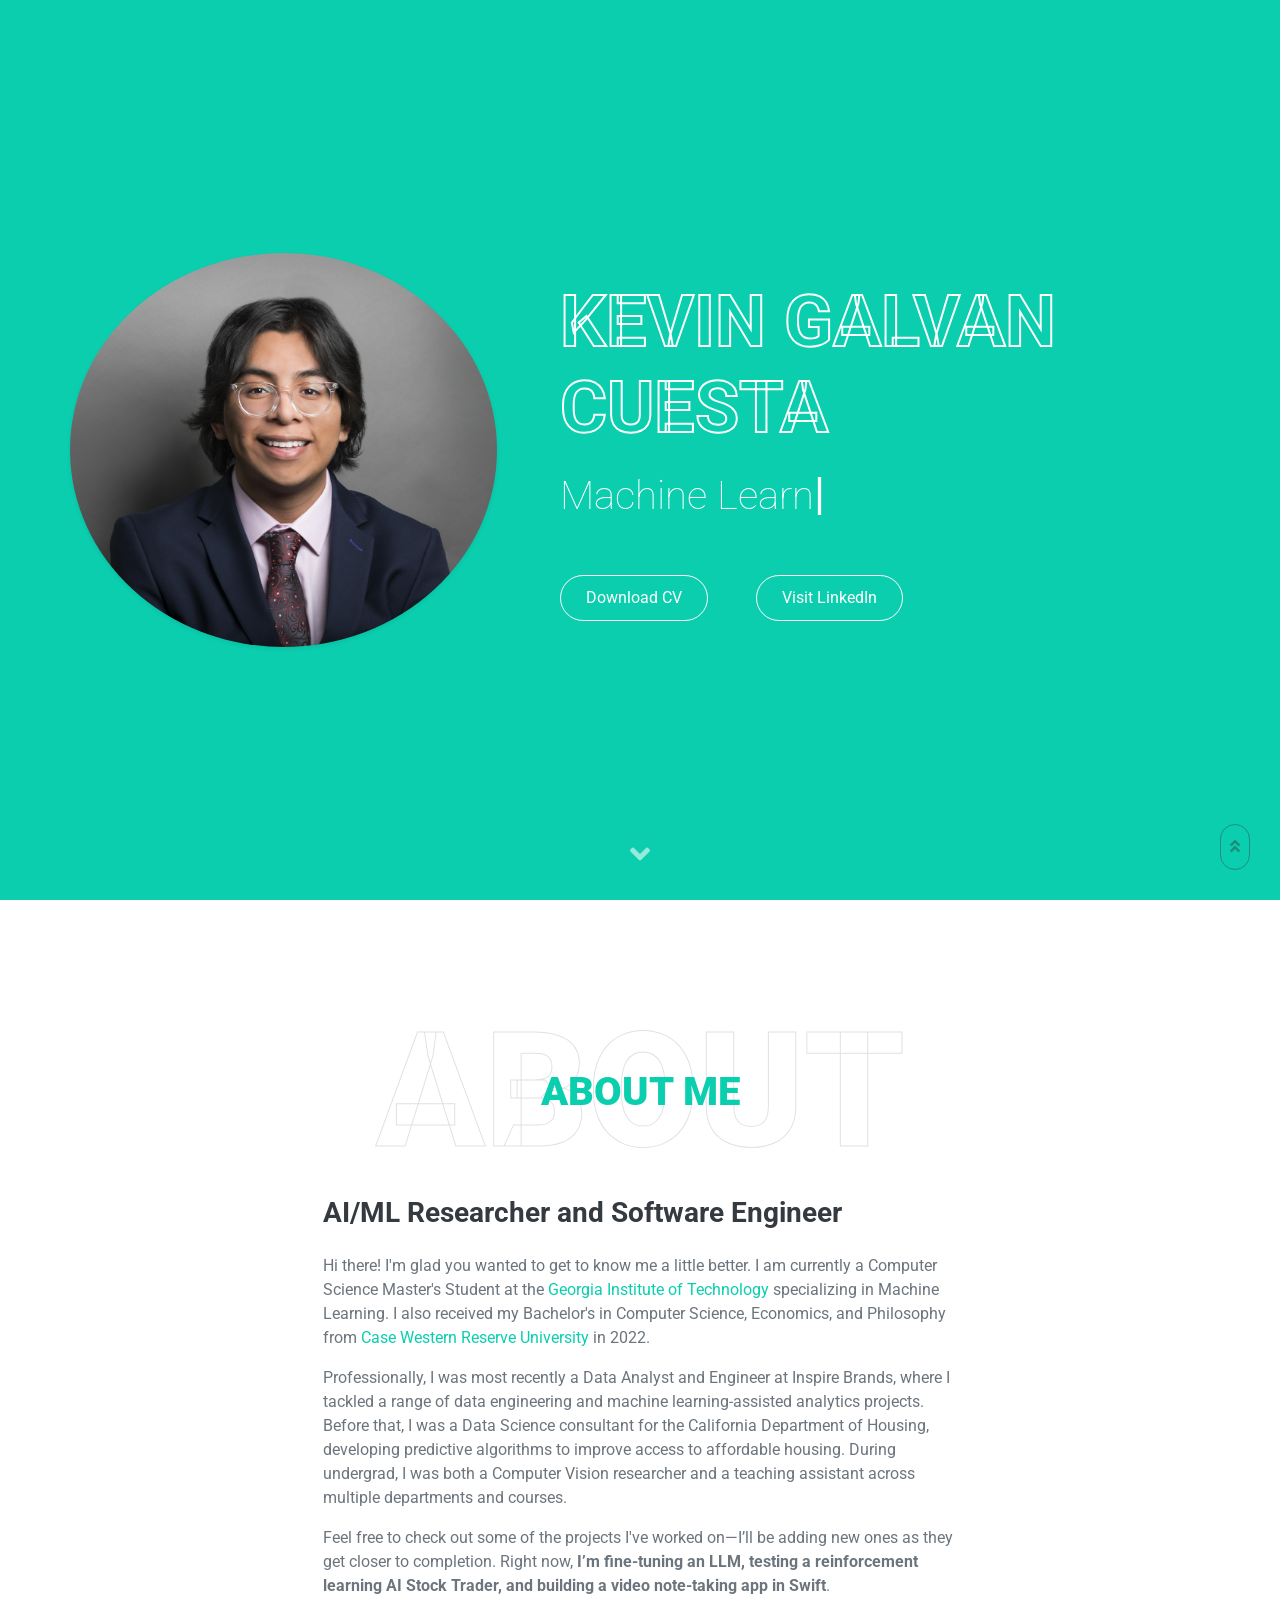
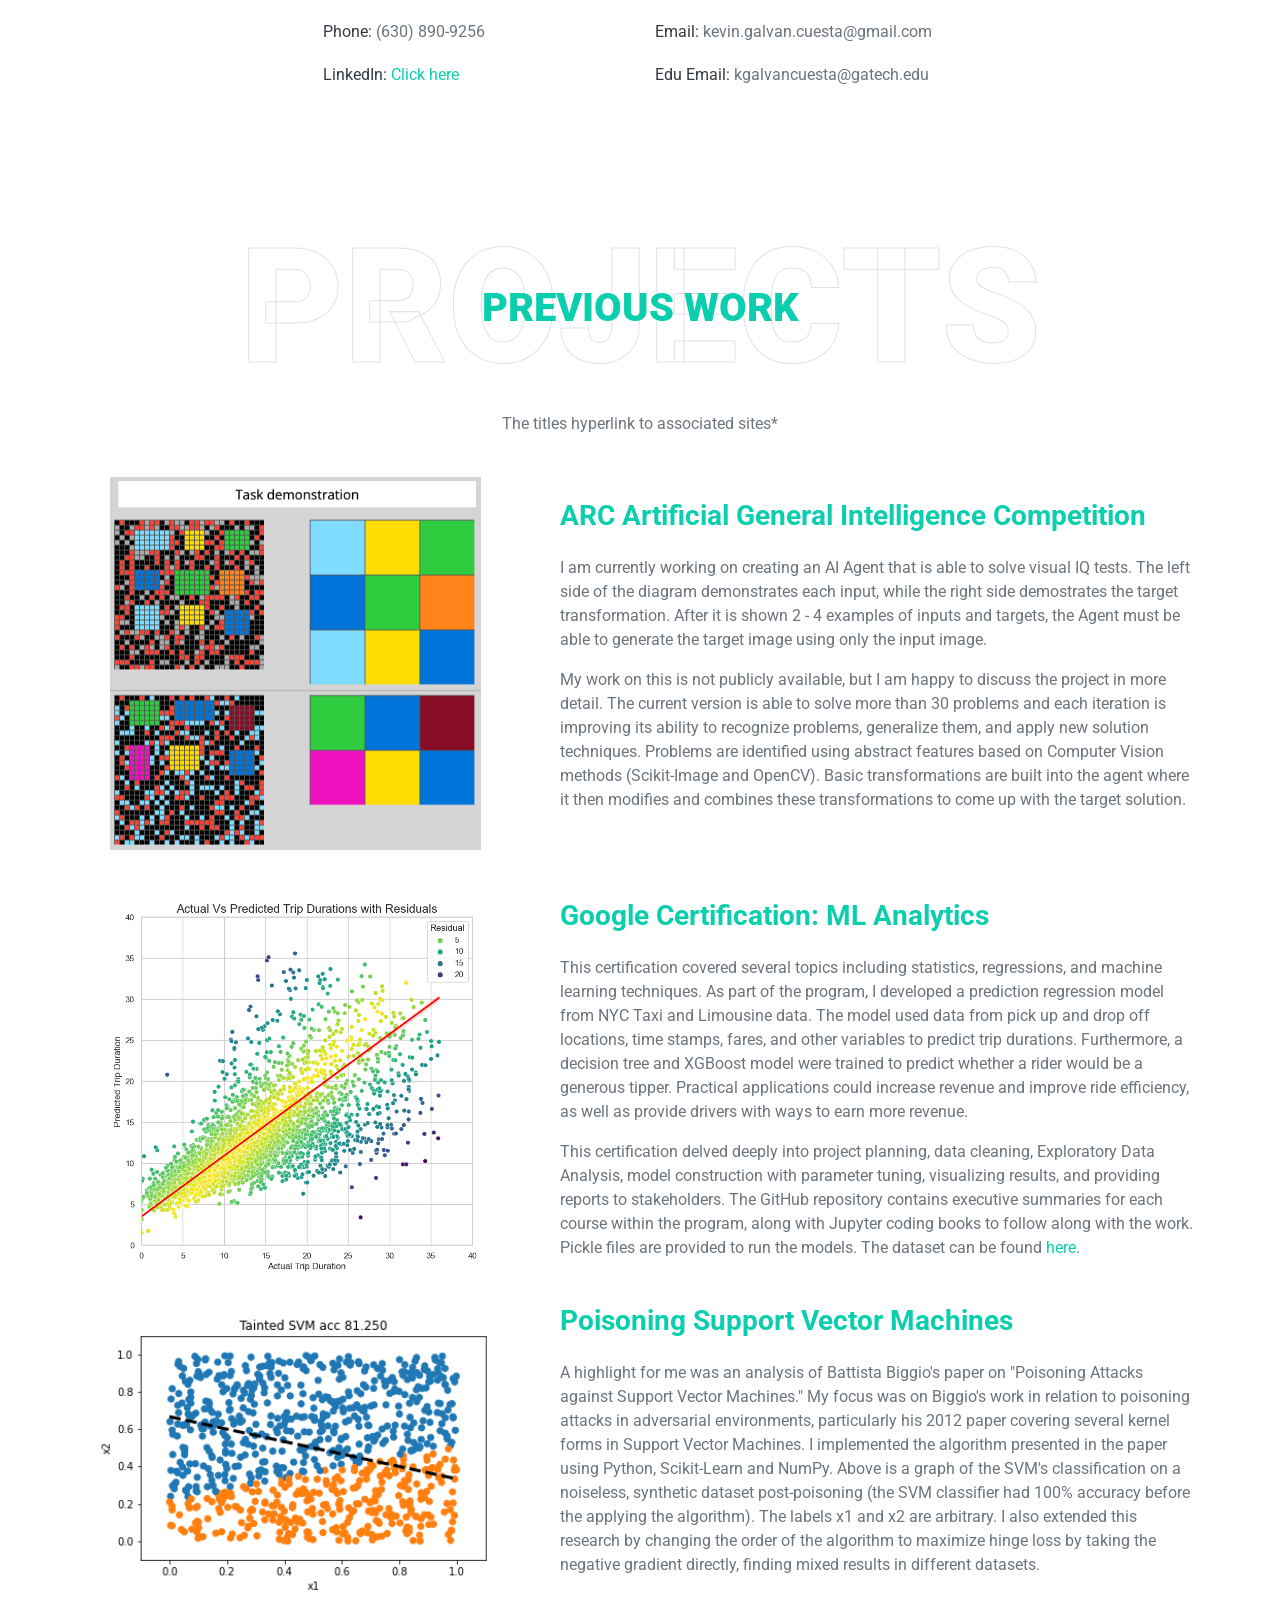
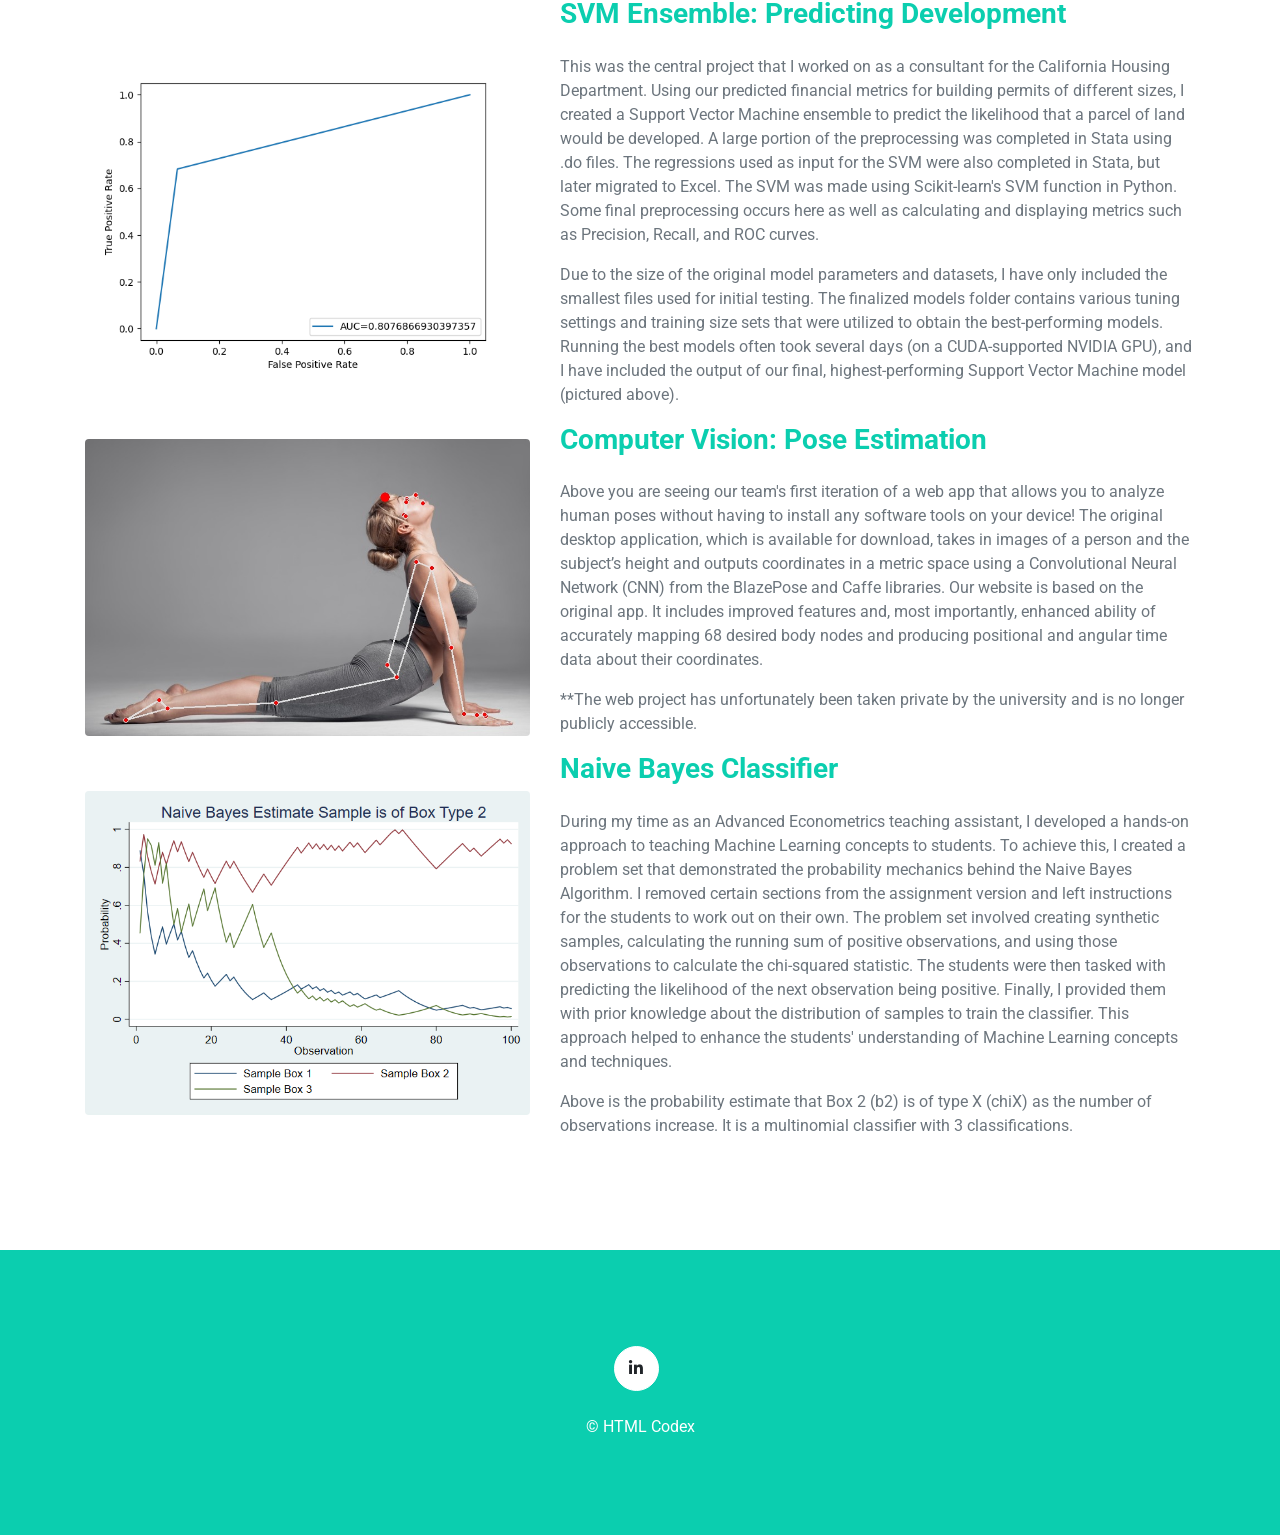
==== commit 9ee498b6: "Typo" ====
--- a/index.html
+++ b/index.html
@@ -57,7 +57,7 @@
                 <div class="col-lg-7 text-center text-lg-left">
                     <h2 class="display-3 text-uppercase text-primary mb-2" style="-webkit-text-stroke: 2px #ffffff;">Kevin Galvan Cuesta</h2>
                     <h1 class="typed-text-output d-inline font-weight-lighter text-white"></h1>
-                    <div class="typed-text d-none">Machine Learning, Software Engineering, Data Science</div>
+                    <div class="typed-text d-none">Machine Learning, Artificial Intelligence, Software Engineering, Data Science</div>
                     <div class="d-flex align-items-center justify-content-center justify-content-lg-start pt-5">
                         <a href="Site/img/Resume_KGalvanCuesta.pdf" download class="btn btn-outline-light mr-5">Download CV</a>
                         <a href="https://www.linkedin.com/in/kgalvancuesta/" class="btn btn-outline-light mr-5">Visit LinkedIn</a>
@@ -78,7 +78,7 @@
             </div>
             <div class="row justify-content-center">
                 <div class="col-lg-7">
-                    <h3 class="mb-4">ML Researcher and Software Engineer</h3>
+                    <h3 class="mb-4">AI/ML Researcher and Software Engineer</h3>
                     <p>
                         Hi there! I'm glad you wanted to get to know me a little better. I am currently a Computer Science Master's Student at the <a href="https://www.cc.gatech.edu/">Georgia Institute of Technology</a> specializing in Machine Learning. I also received my Bachelor's in Computer Science, Economics, and Philosophy from <a href="https://case.edu/">Case Western Reserve University</a> in 2022.
                     </p>
@@ -186,7 +186,7 @@
                     <img class="img-fluid rounded w-100" src="Site/img/svm.png" alt="">
                 </div>
                 <div class="col-lg-7">
-                    <h3 class="mb-4"><a href="https://github.com/kgalvancuesta/CA_SVM_Model">SVM Ensemble: Predicting Land Value</a></h3>
+                    <h3 class="mb-4"><a href="https://github.com/kgalvancuesta/CA_SVM_Model">SVM Ensemble: Predicting Development</a></h3>
                     <p>
                         This was the central project that I worked on as a consultant for the California Housing Department.
                         Using our predicted financial metrics for building permits of different sizes, I created a Support Vector Machine ensemble to predict the likelihood that a parcel of land would be developed.
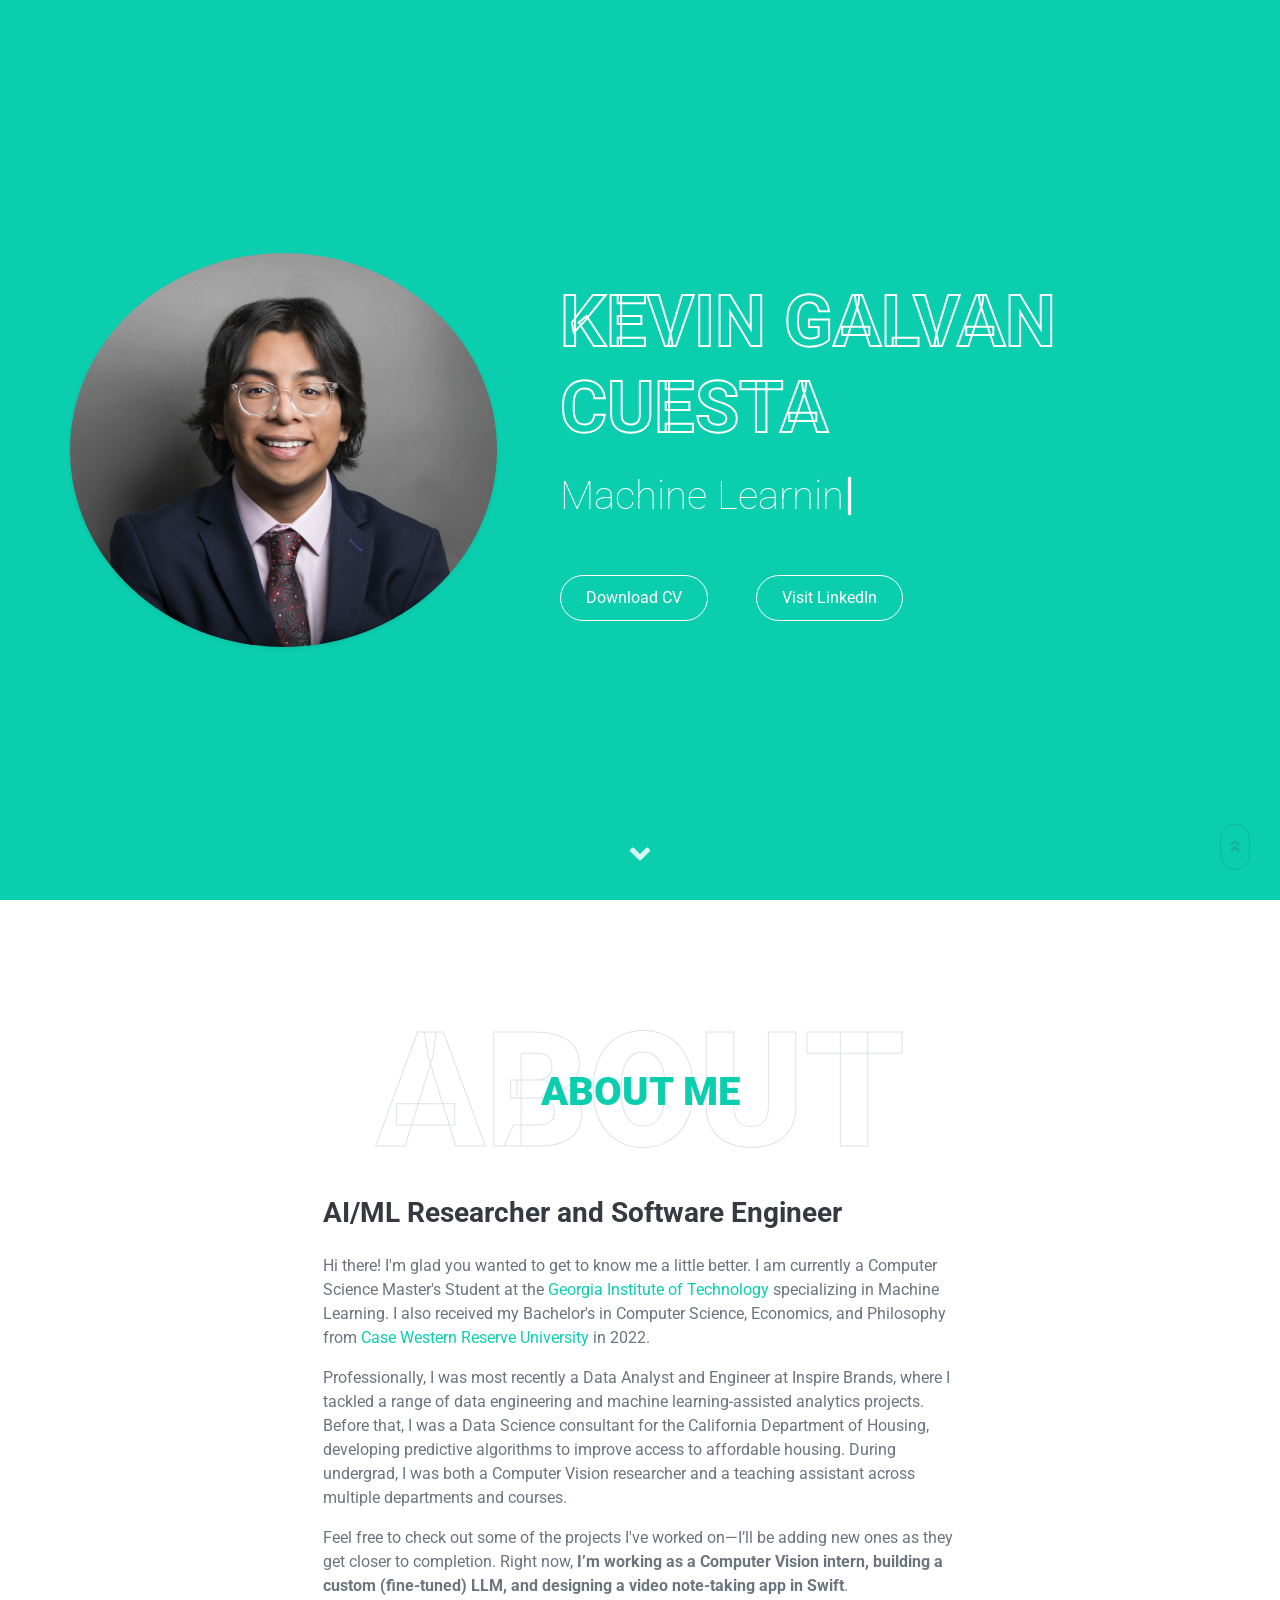
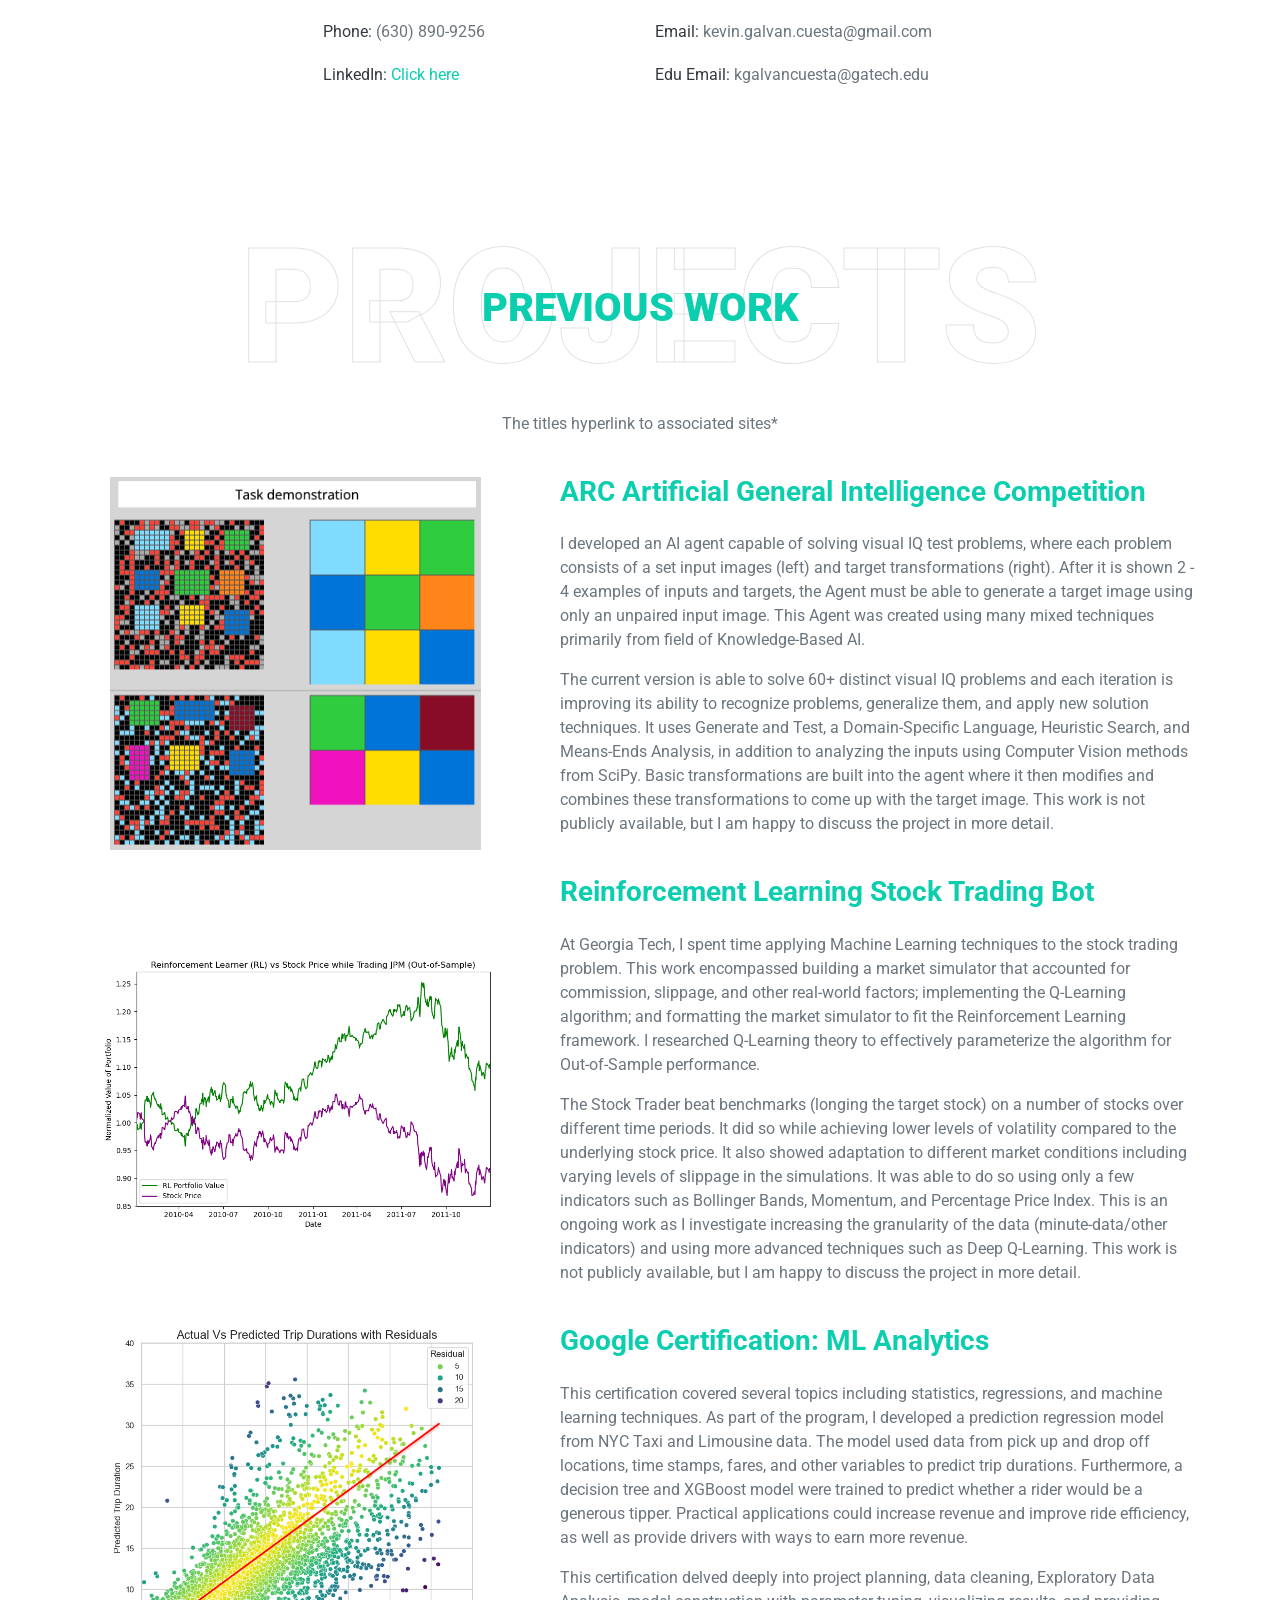
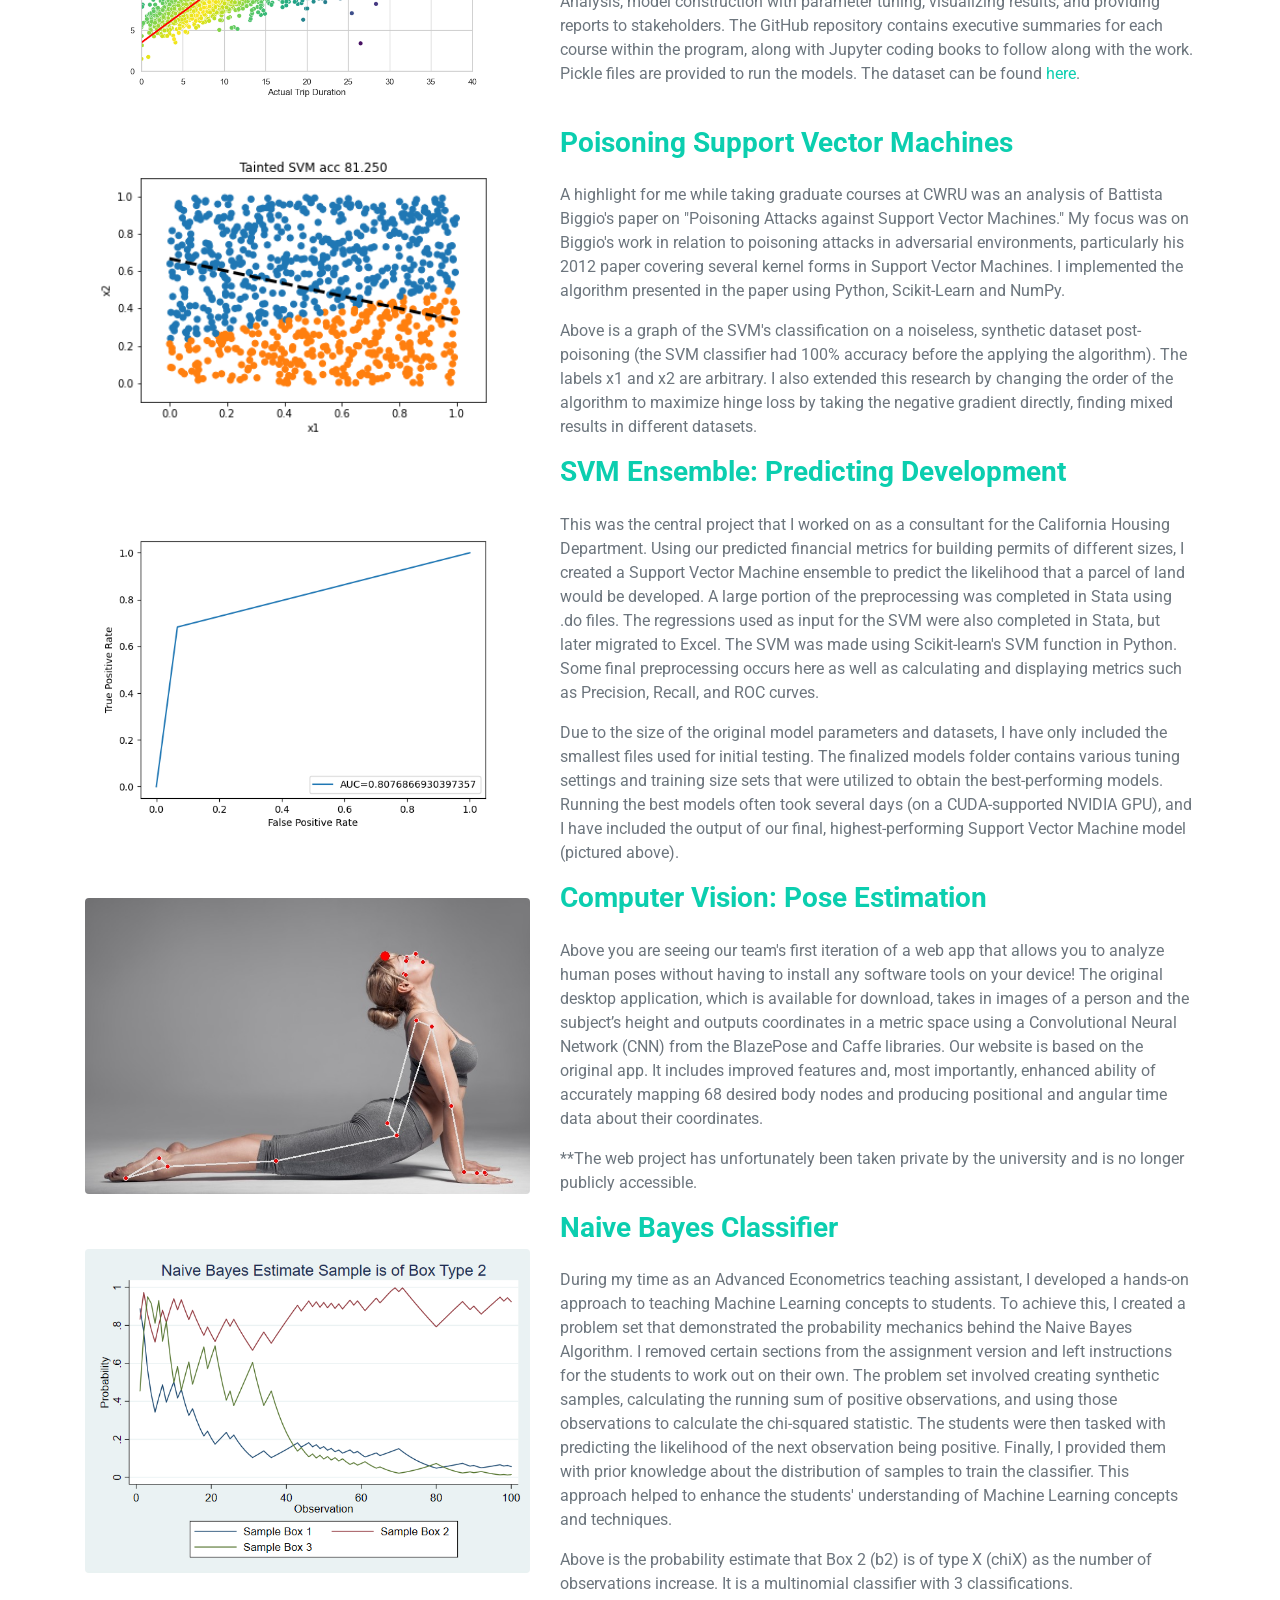
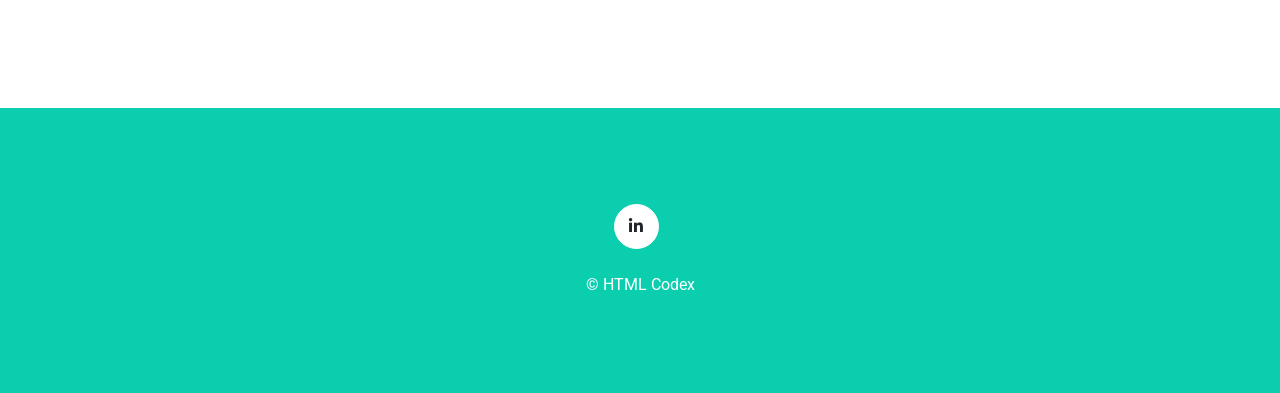
==== commit 96ed8d4f: "Adding Trading Bot, updating ARC-AGI" ====
--- a/index.html
+++ b/index.html
@@ -6,7 +6,7 @@
     <title>Portfolio - Kevin Galvan Cuesta</title>
     <meta content="width=device-width, initial-scale=1.0" name="viewport">
     <meta content="Kevin Galvan Cuesta, Data Scientist, Data Science, Portfolio" name="keywords">
-    <meta content="Data Science and Software Engineer Portfolio for Kevin Galvan Cuesta" name="description">
+    <meta content="Portfolio for Kevin Galvan Cuesta" name="description">
 
     <!-- Favicon -->
     <link href="Site/img/favicon.ico" rel="icon">
@@ -86,7 +86,7 @@
                         Professionally, I was most recently a Data Analyst and Engineer at Inspire Brands, where I tackled a range of data engineering and machine learning-assisted analytics projects. Before that, I was a Data Science consultant for the California Department of Housing, developing predictive algorithms to improve access to affordable housing. During undergrad, I was both a Computer Vision researcher and a teaching assistant across multiple departments and courses.
                     </p>
                     <p>
-                        Feel free to check out some of the projects I've worked on—I’ll be adding new ones as they get closer to completion. Right now, <strong>I’m fine-tuning an LLM, testing a reinforcement learning AI Stock Trader, and building a video note-taking app in Swift</strong>.
+                        Feel free to check out some of the projects I've worked on—I’ll be adding new ones as they get closer to completion. Right now, <strong>I’m working as a Computer Vision intern, building a custom (fine-tuned) LLM, and designing a video note-taking app in Swift</strong>.
                     </p>
                     <div class="row mb-3">
                         <div class="col-sm-6 py-2"><h6>Phone: <span class="text-secondary">(630) 890-9256</span></h6></div>
@@ -121,11 +121,31 @@
                 <div class="col-lg-7">
                     <h3 class="mb-4"><a href="https://arcprize.org/">ARC Artificial General Intelligence Competition</a></h3>
                     <p>
-                        I am currently working on creating an AI Agent that is able to solve visual IQ tests. The left side of the diagram demonstrates each input, while the right side demostrates the target transformation.
-                        After it is shown 2 - 4 examples of inputs and targets, the Agent must be able to generate the target image using only the input image.
+                        I developed an AI agent capable of solving visual IQ test problems, where each problem consists of a set input images (left) and target transformations (right).
+                        After it is shown 2 - 4 examples of inputs and targets, the Agent must be able to generate a target image using only an unpaired input image. This Agent was created using many mixed techniques primarily from field of Knowledge-Based AI.
                     </p>
                     <p>    
-                        My work on this is not publicly available, but I am happy to discuss the project in more detail. The current version is able to solve more than 30 problems and each iteration is improving its ability to recognize problems, generalize them, and apply new solution techniques. Problems are identified using abstract features based on Computer Vision methods (Scikit-Image and OpenCV). Basic transformations are built into the agent where it then modifies and combines these transformations to come up with the target solution.
+                        The current version is able to solve 60+ distinct visual IQ problems and each iteration is improving its ability to recognize problems, generalize them, and apply new solution techniques.
+                        It uses Generate and Test, a Domain-Specific Language, Heuristic Search, and Means-Ends Analysis, in addition to analyzing the inputs using Computer Vision methods from SciPy.
+                        Basic transformations are built into the agent where it then modifies and combines these transformations to come up with the target image. This work is not publicly available, but I am happy to discuss the project in more detail. 
+                    </p>
+                </div>
+            </div>
+            <!-- ML4T -->
+            <div class="row align-items-center">
+                <div class="col-lg-5 pb-4 pb-lg-0">
+                    <img class="img-fluid rounded mx-auto dblock" src="Site/img/ml4t.png" alt="" style="transform: scale(1.1); transform-origin: center; padding: 10px; margin: 10px; border: 5px solid transparent;">
+                </div>
+                <div class="col-lg-7">
+                    <h3 class="mb-4"><a href="https://arcprize.org/">Reinforcement Learning Stock Trading Bot</a></h3>
+                    <p>
+                        At Georgia Tech, I spent time applying Machine Learning techniques to the stock trading problem. This work encompassed building a market simulator that accounted for commission, slippage, and other real-world factors; implementing the Q-Learning algorithm; and formatting the market simulator to fit the Reinforcement Learning framework.
+                        I researched Q-Learning theory to effectively parameterize the algorithm for Out-of-Sample performance.
+                    </p>
+                    <p>    
+                        The Stock Trader beat benchmarks (longing the target stock) on a number of stocks over different time periods. It did so while achieving lower levels of volatility compared to the underlying stock price. It also showed
+                        adaptation to different market conditions including varying levels of slippage in the simulations. It was able to do so using only a few indicators such as Bollinger Bands, Momentum, and Percentage Price Index.
+                        This is an ongoing work as I investigate increasing the granularity of the data (minute-data/other indicators) and using more advanced techniques such as Deep Q-Learning. This work is not publicly available, but I am happy to discuss the project in more detail.
                     </p>
                 </div>
             </div>
@@ -156,9 +176,11 @@
                 <div class="col-lg-7">
                     <h3 class="mb-4"><a href="https://github.com/kgalvancuesta/Graduate_Research">Poisoning Support Vector Machines</a></h3>
                     <p>
-                        A highlight for me was an analysis of Battista Biggio's paper on "Poisoning Attacks against Support Vector Machines."
+                        A highlight for me while taking graduate courses at CWRU was an analysis of Battista Biggio's paper on "Poisoning Attacks against Support Vector Machines."
                         My focus was on Biggio's work in relation to poisoning attacks in adversarial environments, particularly his 2012 paper covering several kernel forms in Support Vector Machines.
                         I implemented the algorithm presented in the paper using Python, Scikit-Learn and NumPy.
+                    </p>
+                    <p>
                         Above is a graph of the SVM's classification on a noiseless, synthetic dataset post-poisoning (the SVM classifier had 100% accuracy before the applying the algorithm).
                         The labels x1 and x2 are arbitrary.
                         I also extended this research by changing the order of the algorithm to maximize hinge loss by taking the negative gradient directly, finding mixed results in different datasets.
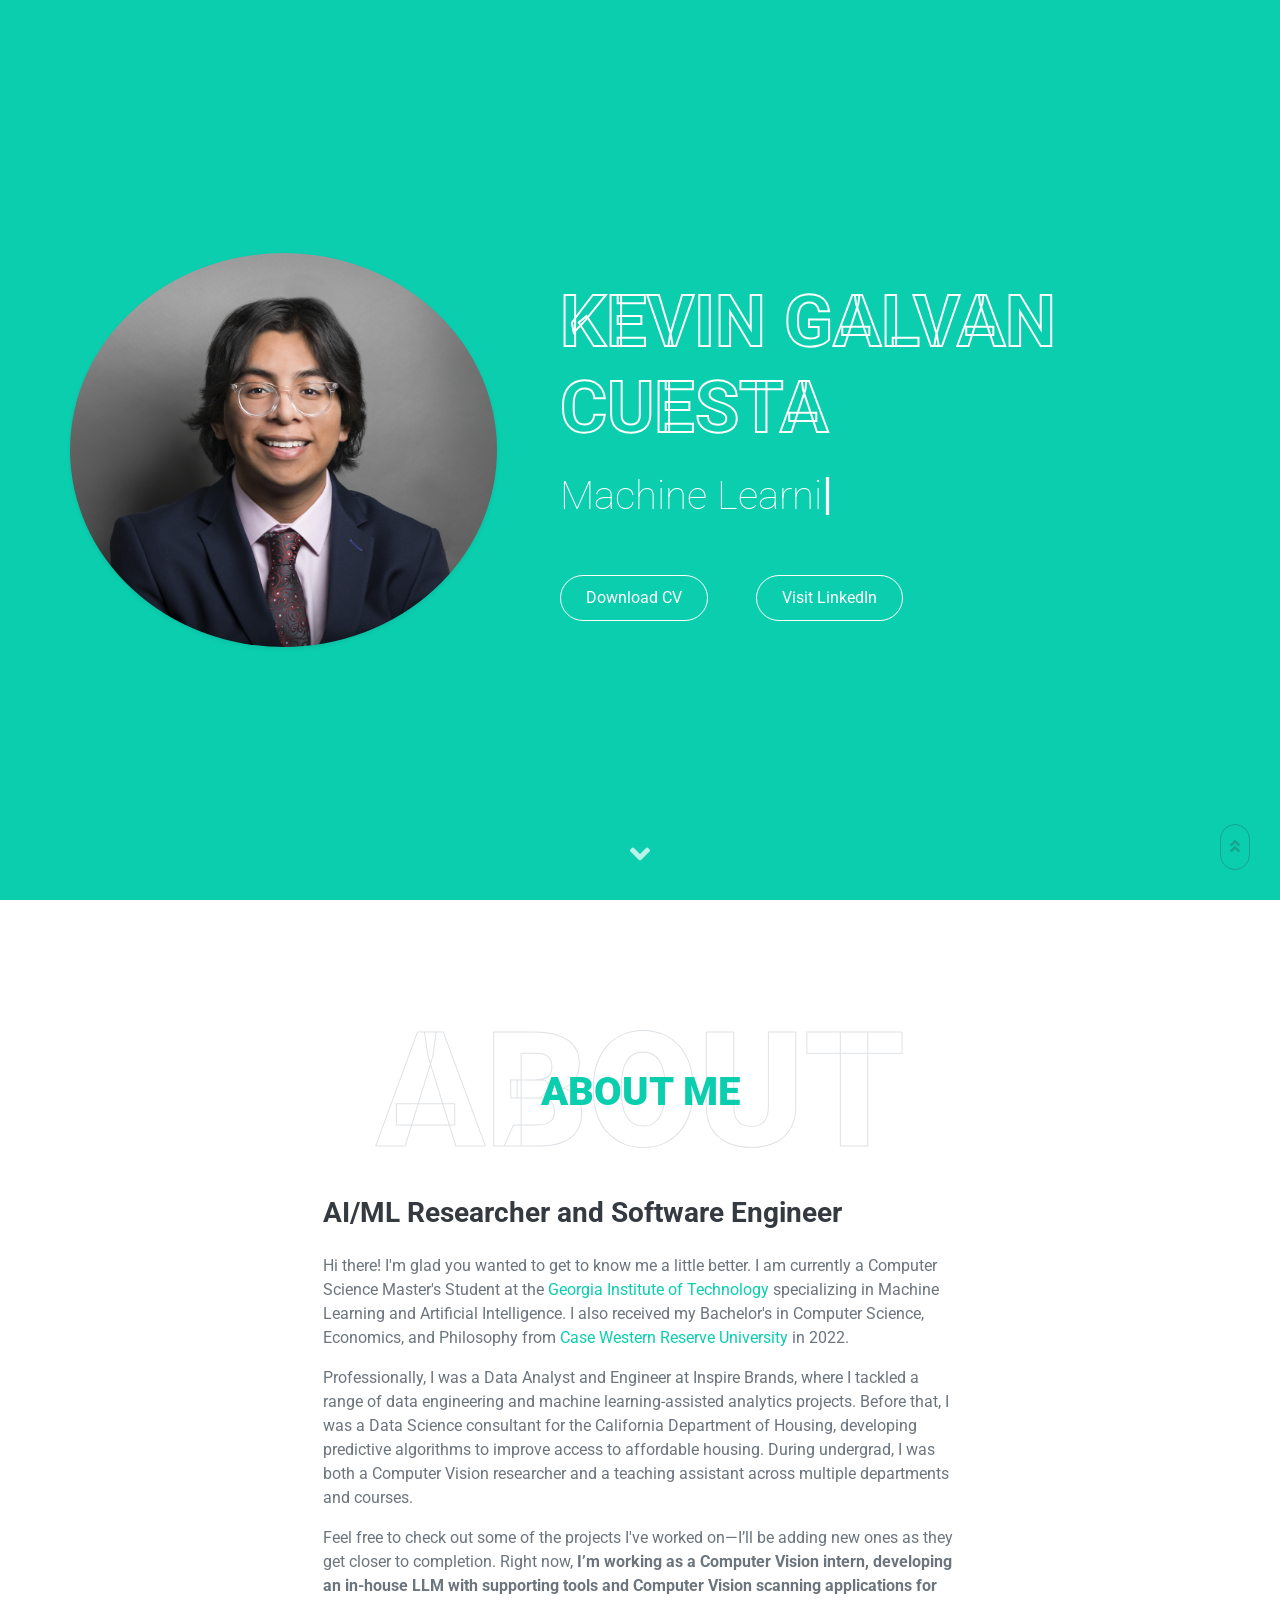
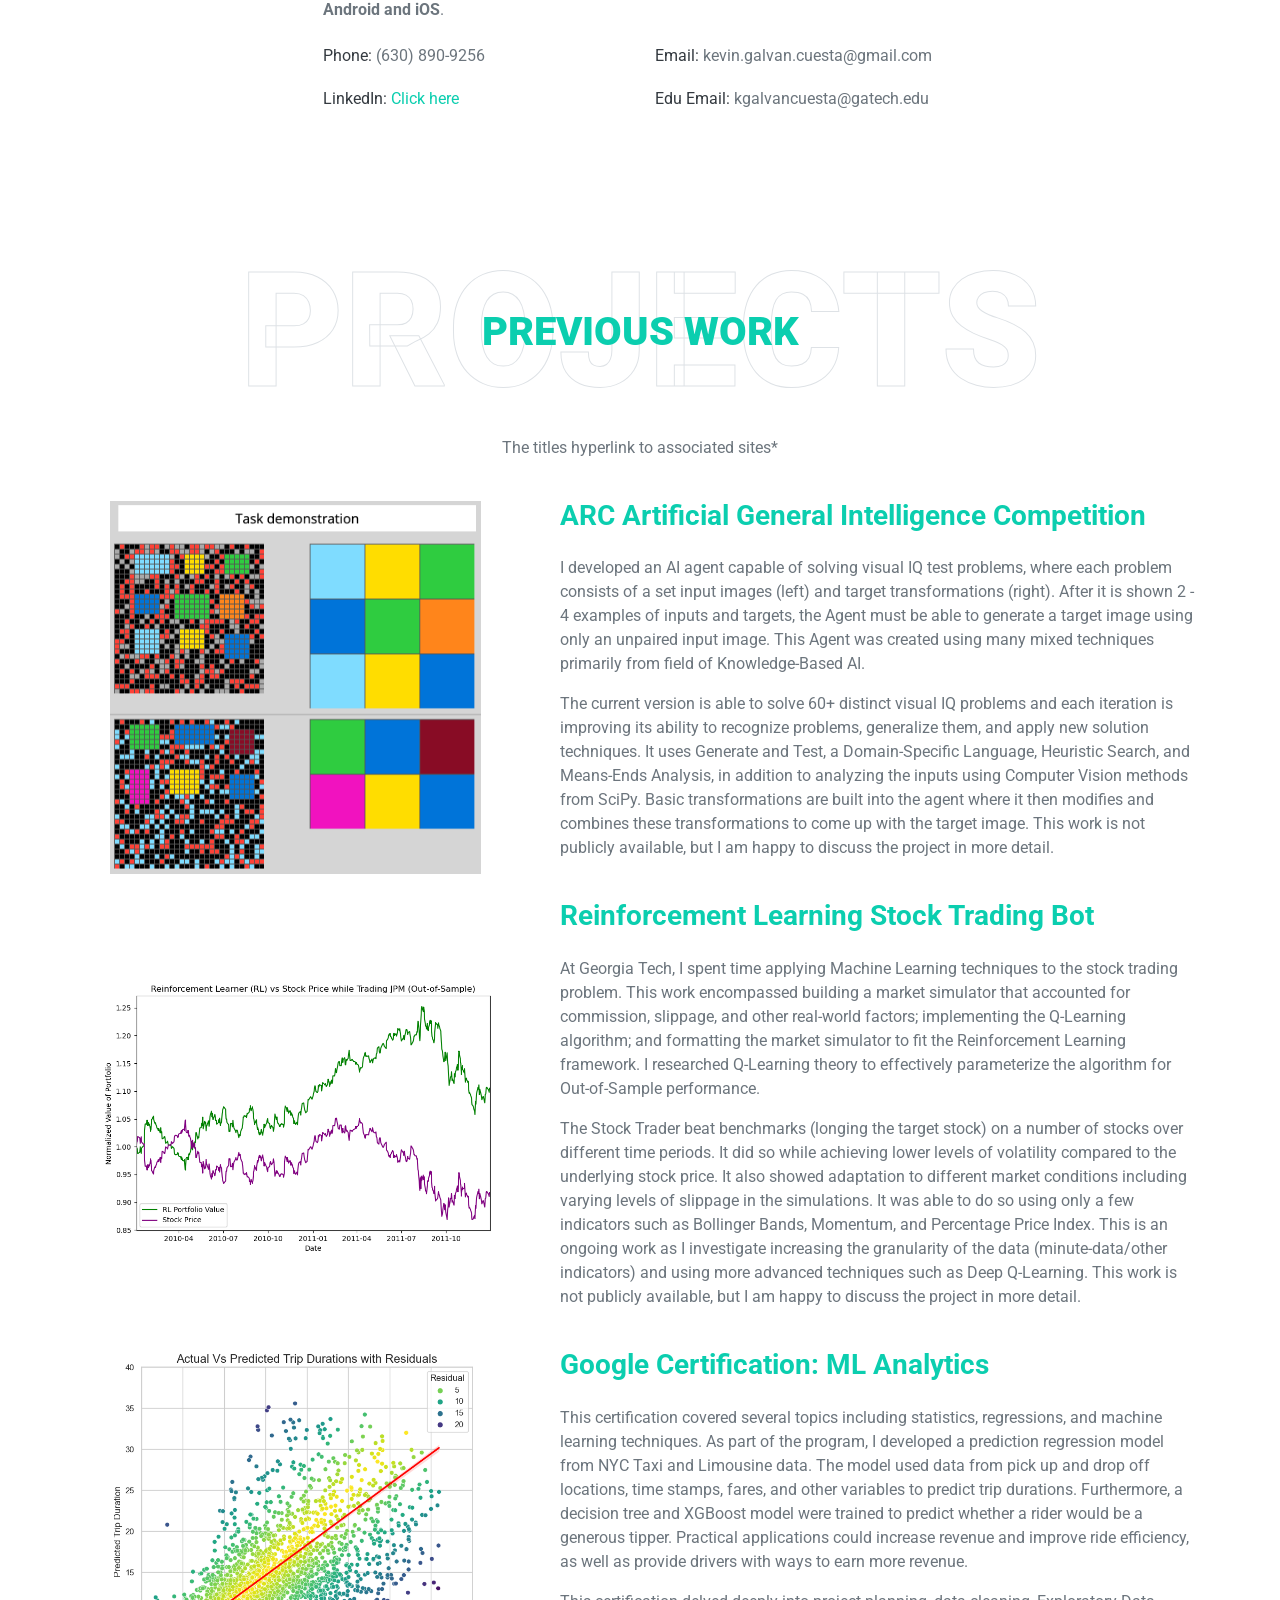
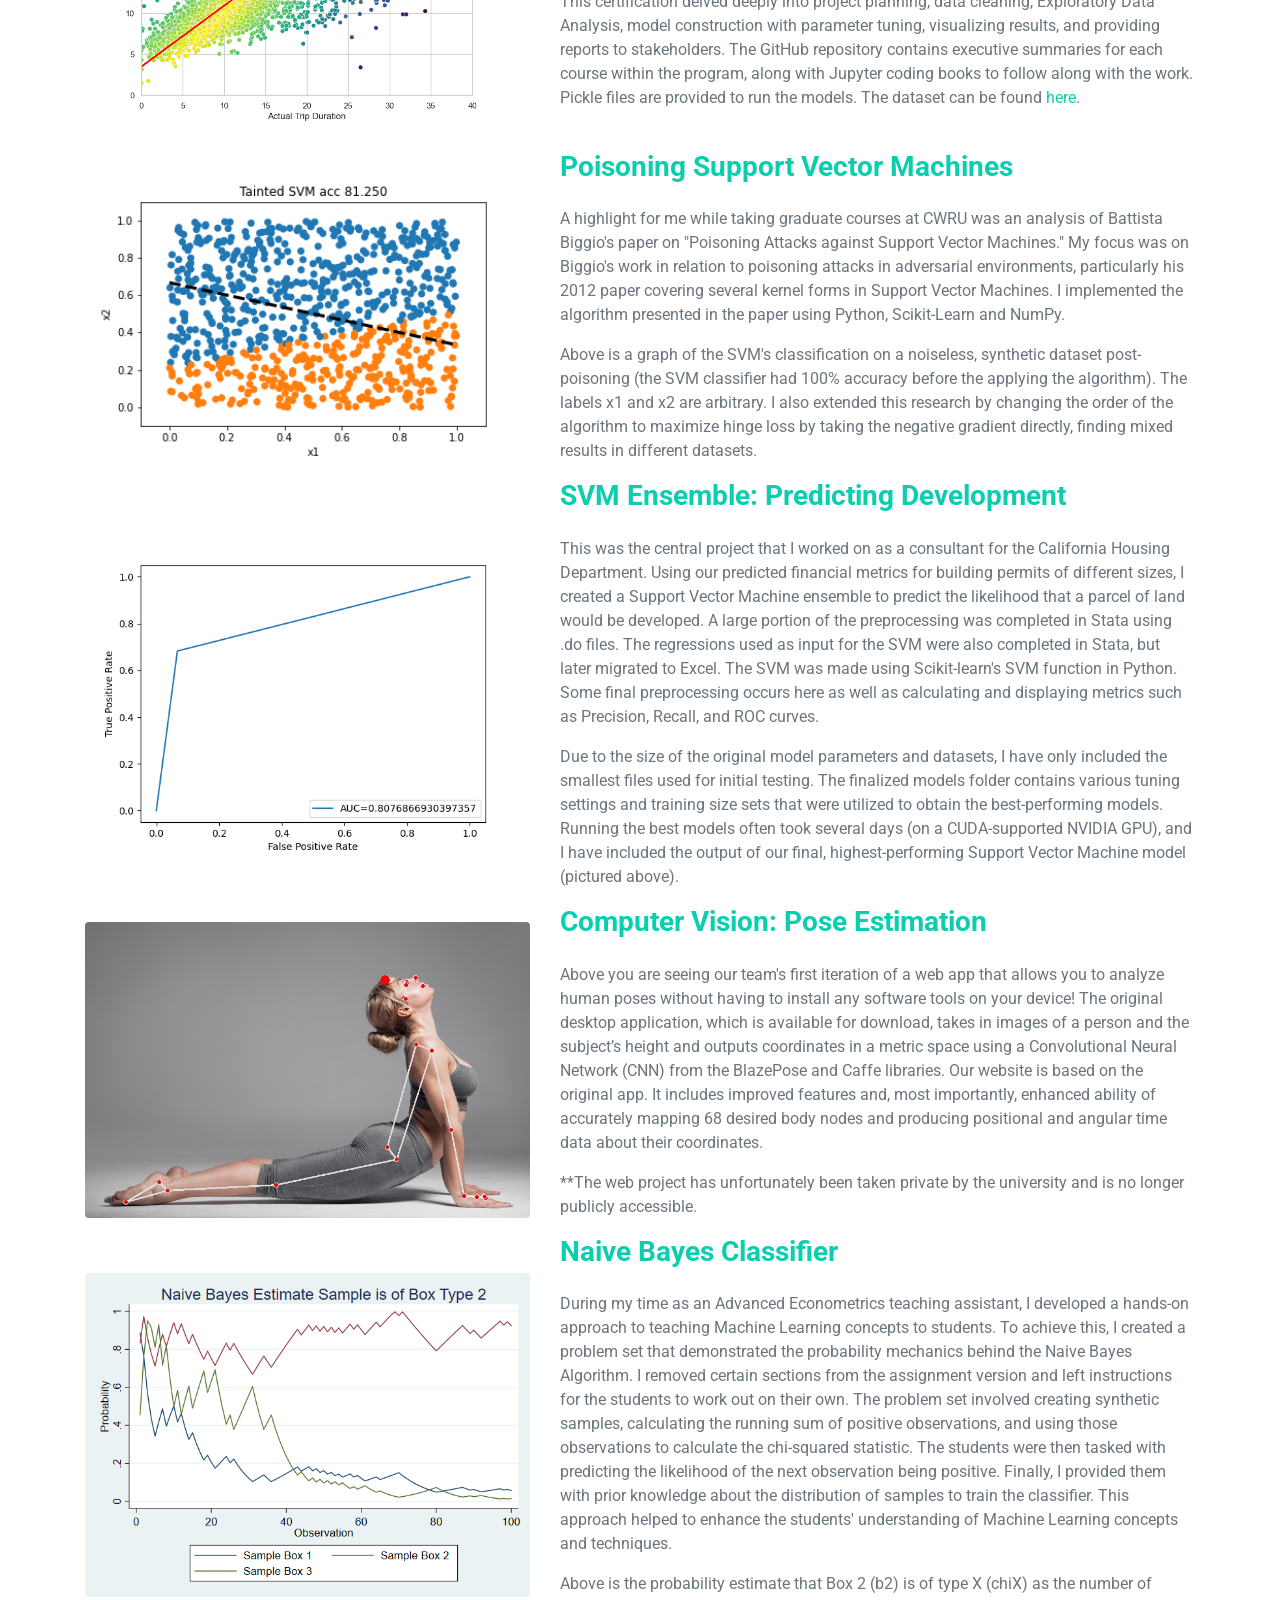
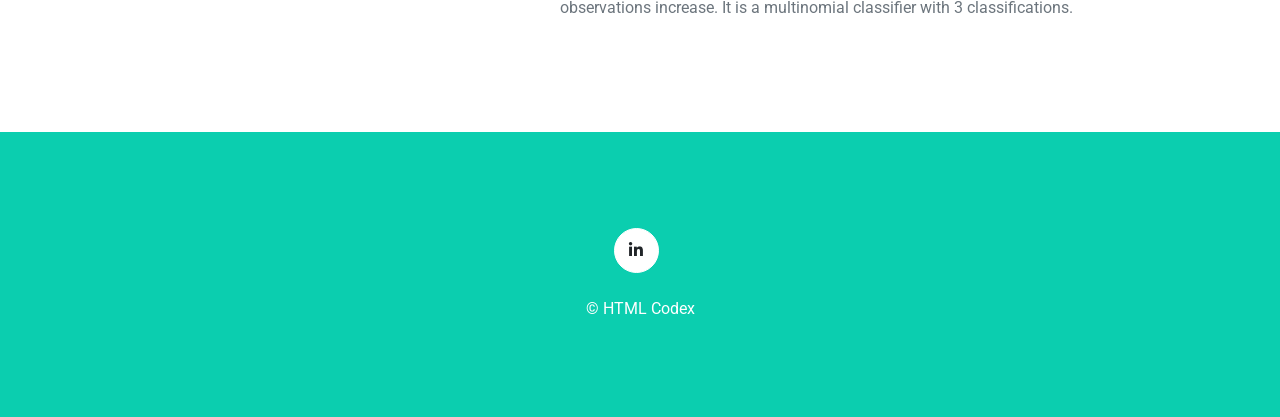
==== commit d7d46a83: "resume update, wording change" ====
--- a/index.html
+++ b/index.html
@@ -80,13 +80,13 @@
                 <div class="col-lg-7">
                     <h3 class="mb-4">AI/ML Researcher and Software Engineer</h3>
                     <p>
-                        Hi there! I'm glad you wanted to get to know me a little better. I am currently a Computer Science Master's Student at the <a href="https://www.cc.gatech.edu/">Georgia Institute of Technology</a> specializing in Machine Learning. I also received my Bachelor's in Computer Science, Economics, and Philosophy from <a href="https://case.edu/">Case Western Reserve University</a> in 2022.
-                    </p>
-                    <p>
-                        Professionally, I was most recently a Data Analyst and Engineer at Inspire Brands, where I tackled a range of data engineering and machine learning-assisted analytics projects. Before that, I was a Data Science consultant for the California Department of Housing, developing predictive algorithms to improve access to affordable housing. During undergrad, I was both a Computer Vision researcher and a teaching assistant across multiple departments and courses.
-                    </p>
-                    <p>
-                        Feel free to check out some of the projects I've worked on—I’ll be adding new ones as they get closer to completion. Right now, <strong>I’m working as a Computer Vision intern, building a custom (fine-tuned) LLM, and designing a video note-taking app in Swift</strong>.
+                        Hi there! I'm glad you wanted to get to know me a little better. I am currently a Computer Science Master's Student at the <a href="https://www.cc.gatech.edu/">Georgia Institute of Technology</a> specializing in Machine Learning and Artificial Intelligence. I also received my Bachelor's in Computer Science, Economics, and Philosophy from <a href="https://case.edu/">Case Western Reserve University</a> in 2022.
+                    </p>
+                    <p>
+                        Professionally, I was a Data Analyst and Engineer at Inspire Brands, where I tackled a range of data engineering and machine learning-assisted analytics projects. Before that, I was a Data Science consultant for the California Department of Housing, developing predictive algorithms to improve access to affordable housing. During undergrad, I was both a Computer Vision researcher and a teaching assistant across multiple departments and courses.
+                    </p>
+                    <p>
+                        Feel free to check out some of the projects I've worked on—I’ll be adding new ones as they get closer to completion. Right now, <strong>I’m working as a Computer Vision intern, developing an in-house LLM with supporting tools and Computer Vision scanning applications for Android and iOS</strong>.
                     </p>
                     <div class="row mb-3">
                         <div class="col-sm-6 py-2"><h6>Phone: <span class="text-secondary">(630) 890-9256</span></h6></div>
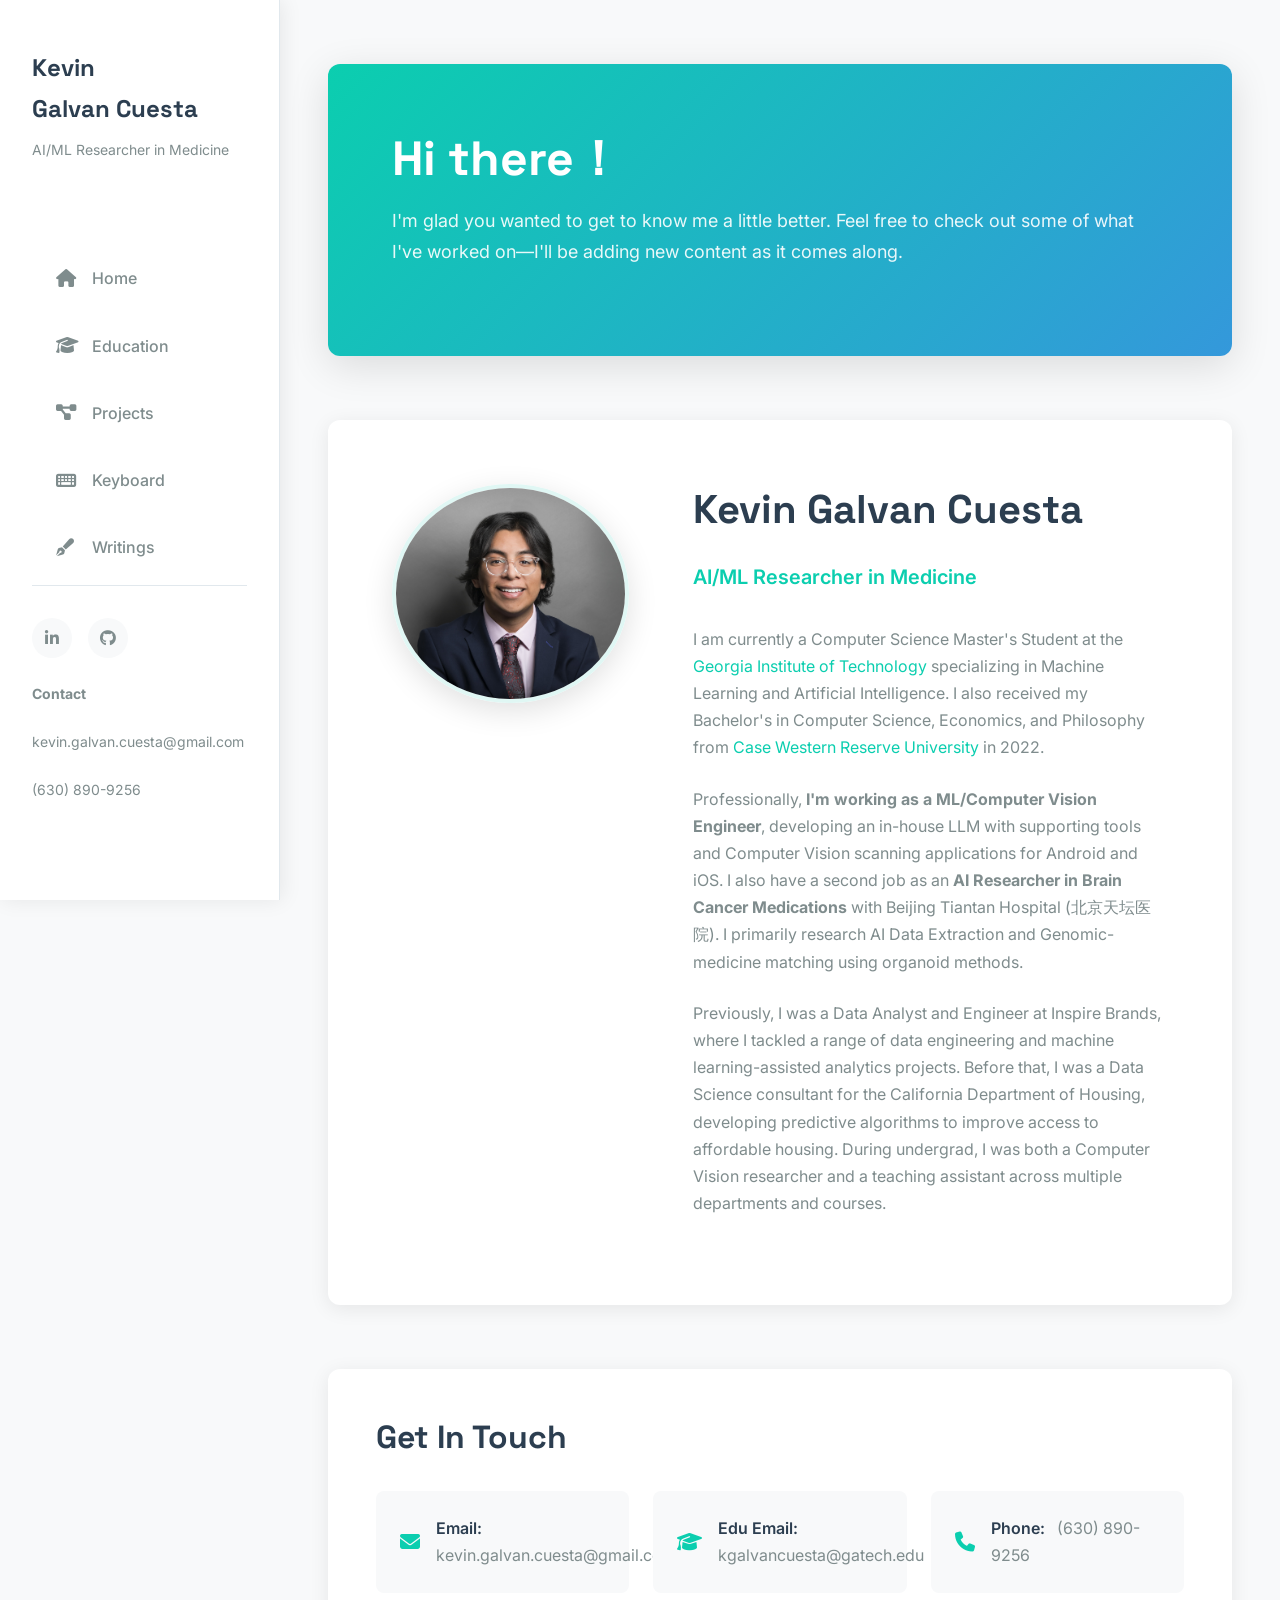
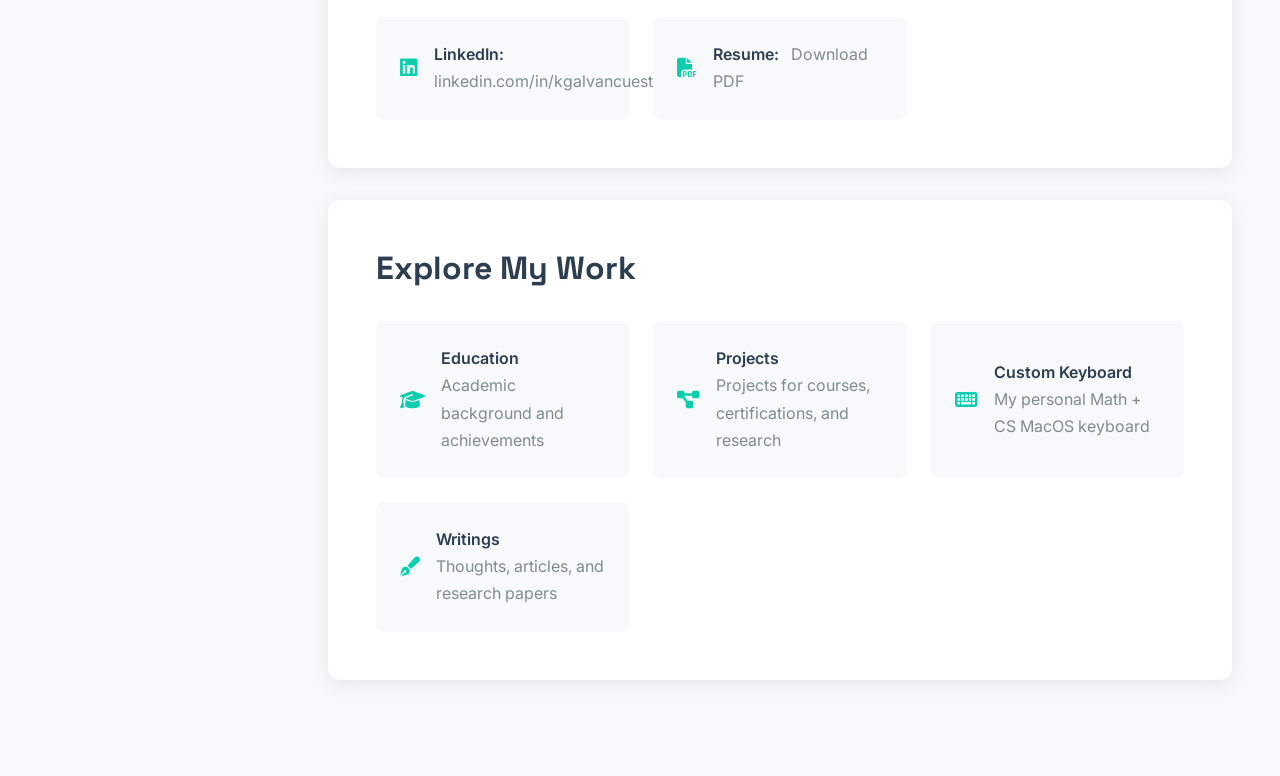
==== commit dda6b0ce: "UI Overhaul" ====
--- a/index.html
+++ b/index.html
@@ -1,308 +1,153 @@
 <!DOCTYPE html>
 <html lang="en">
+<head>
+  <meta charset="UTF-8">
+  <meta name="viewport" content="width=device-width, initial-scale=1.0">
+  <title>Kevin Galvan Cuesta - AI/ML Researcher & Engineer</title>
+  <meta name="description" content="Portfolio of Kevin Galvan Cuesta - AI/ML Researcher, Software Engineer, and Computer Vision Specialist">
+  <meta name="keywords" content="Kevin Galvan Cuesta, AI, Machine Learning, Computer Vision, Software Engineering, Data Science">
 
-<head>
-    <meta charset="utf-8">
-    <title>Portfolio - Kevin Galvan Cuesta</title>
-    <meta content="width=device-width, initial-scale=1.0" name="viewport">
-    <meta content="Kevin Galvan Cuesta, Data Scientist, Data Science, Portfolio" name="keywords">
-    <meta content="Portfolio for Kevin Galvan Cuesta" name="description">
+  <!-- Favicon -->
+  <link href="Site/img/favicon.ico" rel="icon">
 
-    <!-- Favicon -->
-    <link href="Site/img/favicon.ico" rel="icon">
+  <!-- Google Fonts -->
+  <link rel="preconnect" href="https://fonts.googleapis.com">
+  <link rel="preconnect" href="https://fonts.gstatic.com" crossorigin>
+  <link href="https://fonts.googleapis.com/css2?family=Inter:wght@300;400;500;600;700&family=Space+Grotesk:wght@500;600;700&display=swap" rel="stylesheet">
 
-    <!-- Google Web Fonts -->
-    <link rel="preconnect" href="https://fonts.gstatic.com">
-    <link href="https://fonts.googleapis.com/css2?family=Roboto:wght@300;400;500;700;900&display=swap" rel="stylesheet"> 
+  <!-- Font Awesome -->
+  <link rel="stylesheet" href="https://cdnjs.cloudflare.com/ajax/libs/font-awesome/6.4.0/css/all.min.css">
 
-    <!-- Font Awesome -->
-    <link href="https://cdnjs.cloudflare.com/ajax/libs/font-awesome/5.10.0/css/all.min.css" rel="stylesheet">
+  <!-- Custom CSS -->
+  <link rel="stylesheet" href="css/main.css">
+</head>
+<body data-page="home">
 
-    <!-- Libraries Stylesheet -->
-    <link href="Site/lib/owlcarousel/assets/owl.carousel.min.css" rel="stylesheet">
-    <link href="Site/lib/lightbox/css/lightbox.min.css" rel="stylesheet">
+  <div class="layout">
+    <main class="main-content">
+      <div class="content-wrapper">
 
-    <!-- Customized Bootstrap Stylesheet -->
-    <link href="Site/css/style.css" rel="stylesheet">
-</head>
+        <!-- Hero Section -->
+        <section class="hero">
+          <h1>Hi there！</h1>
+          <p>I'm glad you wanted to get to know me a little better. Feel free to check out some of what I've worked on—I'll be adding new content as it comes along. </p>
+        </section>
 
-<body data-spy="scroll" data-target=".navbar" data-offset="51">
+        <!-- Profile Section -->
+        <section class="profile-section">
+          <div class="profile-image-container">
+            <img src="Site/img/profile.jpg" alt="Kevin Galvan Cuesta" class="profile-image">
+          </div>
 
-    <!-- Navbar Start -->
-    <nav class="navbar fixed-top shadow-sm navbar-expand-lg bg-light navbar-light py-3 py-lg-0 px-lg-5">
-        <a href="index.html" class="navbar-brand ml-lg-3">
-            <h1 class="m-0 display-5"><span class="text-primary">Kevin </span>Galvan Cuesta</h1>
-        </a>
-        <button type="button" class="navbar-toggler" data-toggle="collapse" data-target="#navbarCollapse">
-            <span class="navbar-toggler-icon"></span>
-        </button>
-        <div class="collapse navbar-collapse px-lg-3" id="navbarCollapse">
-            <div class="navbar-nav m-auto py-0">
-                <a href="#home" class="nav-item nav-link active">Home</a>
-                <a href="#about" class="nav-item nav-link">About</a>
-                <a href="#projects" class="nav-item nav-link">Projects</a>
+          <div class="profile-content">
+            <h2>Kevin Galvan Cuesta</h2>
+            <p class="subtitle">AI/ML Researcher in Medicine</p>
+
+            <p>
+              I am currently a Computer Science Master's Student at the <a href="https://www.cc.gatech.edu/" target="_blank">Georgia Institute of Technology</a> specializing in Machine Learning and Artificial Intelligence. I also received my Bachelor's in Computer Science, Economics, and Philosophy from <a href="https://case.edu/" target="_blank">Case Western Reserve University</a> in 2022.
+            </p>
+
+            <p>
+              Professionally, <strong>I'm working as a ML/Computer Vision Engineer</strong>, developing an in-house LLM with supporting tools and Computer Vision scanning applications for Android and iOS. I also have a second job as an <strong>AI Researcher in Brain Cancer Medications</strong> with Beijing Tiantan Hospital (北京天坛医院). I primarily research AI Data Extraction and Genomic-medicine matching using organoid methods.
+            </p>
+
+            <p>
+              Previously, I was a Data Analyst and Engineer at Inspire Brands, where I tackled a range of data engineering and machine learning-assisted analytics projects. Before that, I was a Data Science consultant for the California Department of Housing, developing predictive algorithms to improve access to affordable housing. During undergrad, I was both a Computer Vision researcher and a teaching assistant across multiple departments and courses.
+            </p>
+          </div>
+        </section>
+
+        <!-- Contact Information -->
+        <section class="card">
+          <h3>Get In Touch</h3>
+          <div class="info-grid">
+            <div class="info-item">
+              <i class="fas fa-envelope"></i>
+              <div>
+                <span class="info-label">Email:</span>
+                <a href="mailto:kevin.galvan.cuesta@gmail.com" class="info-value">kevin.galvan.cuesta@gmail.com</a>
+              </div>
             </div>
-        </div>
-    </nav>
-    <!-- Navbar End -->
 
+            <div class="info-item">
+              <i class="fas fa-graduation-cap"></i>
+              <div>
+                <span class="info-label">Edu Email:</span>
+                <a href="mailto:kgalvancuesta@gatech.edu" class="info-value">kgalvancuesta@gatech.edu</a>
+              </div>
+            </div>
 
-    <!-- Header Start -->
-    <div class="container-fluid bg-primary d-flex align-items-center mb-5 py-5" id="home" style="min-height: 100vh;">
-        <div class="container">
-            <div class="row align-items-center">
-                <div class="col-lg-5 px-5 pl-lg-0 pb-5 pb-lg-0">
-                    <img class="img-fluid w-100 rounded-circle shadow-sm" src="Site/img/profile.jpg" alt="">
-                </div>
-                <div class="col-lg-7 text-center text-lg-left">
-                    <h2 class="display-3 text-uppercase text-primary mb-2" style="-webkit-text-stroke: 2px #ffffff;">Kevin Galvan Cuesta</h2>
-                    <h1 class="typed-text-output d-inline font-weight-lighter text-white"></h1>
-                    <div class="typed-text d-none">Machine Learning, Artificial Intelligence, Software Engineering, Data Science</div>
-                    <div class="d-flex align-items-center justify-content-center justify-content-lg-start pt-5">
-                        <a href="Site/img/Resume_KGalvanCuesta.pdf" download class="btn btn-outline-light mr-5">Download CV</a>
-                        <a href="https://www.linkedin.com/in/kgalvancuesta/" class="btn btn-outline-light mr-5">Visit LinkedIn</a>
-                    </div>
-                </div>
+            <div class="info-item">
+              <i class="fas fa-phone"></i>
+              <div>
+                <span class="info-label">Phone:</span>
+                <a href="tel:+16308909256" class="info-value">(630) 890-9256</a>
+              </div>
             </div>
-        </div>
-    </div>
-    <!-- Header End -->
 
+            <div class="info-item">
+              <i class="fab fa-linkedin"></i>
+              <div>
+                <span class="info-label">LinkedIn:</span>
+                <a href="https://www.linkedin.com/in/kgalvancuesta/" target="_blank" class="info-value">linkedin.com/in/kgalvancuesta</a>
+              </div>
+            </div>
 
-    <!-- About Start -->
-    <div class="container-fluid py-5" id="about">
-        <div class="container">
-            <div class="position-relative d-flex align-items-center justify-content-center">
-                <h1 class="display-1 text-uppercase text-white" style="-webkit-text-stroke: 1px #dee2e6;">About</h1>
-                <h1 class="position-absolute text-uppercase text-primary">About Me</h1>
+            <div class="info-item">
+              <i class="fas fa-file-pdf"></i>
+              <div>
+                <span class="info-label">Resume:</span>
+                <a href="Site/img/Resume_KGalvanCuesta.pdf" download class="info-value">Download PDF</a>
+              </div>
             </div>
-            <div class="row justify-content-center">
-                <div class="col-lg-7">
-                    <h3 class="mb-4">AI/ML Researcher and Software Engineer</h3>
-                    <p>
-                        Hi there! I'm glad you wanted to get to know me a little better. I am currently a Computer Science Master's Student at the <a href="https://www.cc.gatech.edu/">Georgia Institute of Technology</a> specializing in Machine Learning and Artificial Intelligence. I also received my Bachelor's in Computer Science, Economics, and Philosophy from <a href="https://case.edu/">Case Western Reserve University</a> in 2022.
-                    </p>
-                    <p>
-                        Professionally, I was a Data Analyst and Engineer at Inspire Brands, where I tackled a range of data engineering and machine learning-assisted analytics projects. Before that, I was a Data Science consultant for the California Department of Housing, developing predictive algorithms to improve access to affordable housing. During undergrad, I was both a Computer Vision researcher and a teaching assistant across multiple departments and courses.
-                    </p>
-                    <p>
-                        Feel free to check out some of the projects I've worked on—I’ll be adding new ones as they get closer to completion. Right now, <strong>I’m working as a Computer Vision intern, developing an in-house LLM with supporting tools and Computer Vision scanning applications for Android and iOS</strong>.
-                    </p>
-                    <div class="row mb-3">
-                        <div class="col-sm-6 py-2"><h6>Phone: <span class="text-secondary">(630) 890-9256</span></h6></div>
-                        <div class="col-sm-6 py-2"><h6>Email: <span class="text-secondary">kevin.galvan.cuesta@gmail.com</span></h6></div>
-                        <div class="col-sm-6 py-2"><h6>LinkedIn: <span class="text-secondary"><a href="https://www.linkedin.com/in/kgalvancuesta/">Click here</a></span></h6></div>
-                        <div class="col-sm-6 py-2"><h6>Edu Email: <span class="text-secondary">kgalvancuesta@gatech.edu</span></h6></div>
-                    </div>
-                </div>
-            </div>
-        </div>
-    </div>
-    <!-- About End -->
 
-        <!-- PROJECTS Start -->
-    <div class="container-fluid py-5" id="projects">
-        <div class="container">
-            <div class="position-relative d-flex align-items-center justify-content-center">
-                <h1 class="display-1 text-uppercase text-white" style="-webkit-text-stroke: 1px #dee2e6;">Projects</h1>
-                <h1 class="position-absolute text-uppercase text-primary">Previous Work</h1>
-            </div>
-            <center>
-                The titles hyperlink to associated sites*
-            </center>
-            <p>
+          </div>
+        </section>
 
-            </p>
-            <!-- ARC AGI Start -->
-            <div class="row align-items-center">
-                <div class="col-lg-5 pb-4 pb-lg-0">
-                    <img class="img-fluid rounded w-100" src="Site/img/arc_agi.png" alt="" style="max-width: 90%; padding: 10px; margin: 10px; border: 5px solid transparent;">
-                </div>
-                <div class="col-lg-7">
-                    <h3 class="mb-4"><a href="https://arcprize.org/">ARC Artificial General Intelligence Competition</a></h3>
-                    <p>
-                        I developed an AI agent capable of solving visual IQ test problems, where each problem consists of a set input images (left) and target transformations (right).
-                        After it is shown 2 - 4 examples of inputs and targets, the Agent must be able to generate a target image using only an unpaired input image. This Agent was created using many mixed techniques primarily from field of Knowledge-Based AI.
-                    </p>
-                    <p>    
-                        The current version is able to solve 60+ distinct visual IQ problems and each iteration is improving its ability to recognize problems, generalize them, and apply new solution techniques.
-                        It uses Generate and Test, a Domain-Specific Language, Heuristic Search, and Means-Ends Analysis, in addition to analyzing the inputs using Computer Vision methods from SciPy.
-                        Basic transformations are built into the agent where it then modifies and combines these transformations to come up with the target image. This work is not publicly available, but I am happy to discuss the project in more detail. 
-                    </p>
-                </div>
-            </div>
-            <!-- ML4T -->
-            <div class="row align-items-center">
-                <div class="col-lg-5 pb-4 pb-lg-0">
-                    <img class="img-fluid rounded mx-auto dblock" src="Site/img/ml4t.png" alt="" style="transform: scale(1.1); transform-origin: center; padding: 10px; margin: 10px; border: 5px solid transparent;">
-                </div>
-                <div class="col-lg-7">
-                    <h3 class="mb-4"><a href="https://arcprize.org/">Reinforcement Learning Stock Trading Bot</a></h3>
-                    <p>
-                        At Georgia Tech, I spent time applying Machine Learning techniques to the stock trading problem. This work encompassed building a market simulator that accounted for commission, slippage, and other real-world factors; implementing the Q-Learning algorithm; and formatting the market simulator to fit the Reinforcement Learning framework.
-                        I researched Q-Learning theory to effectively parameterize the algorithm for Out-of-Sample performance.
-                    </p>
-                    <p>    
-                        The Stock Trader beat benchmarks (longing the target stock) on a number of stocks over different time periods. It did so while achieving lower levels of volatility compared to the underlying stock price. It also showed
-                        adaptation to different market conditions including varying levels of slippage in the simulations. It was able to do so using only a few indicators such as Bollinger Bands, Momentum, and Percentage Price Index.
-                        This is an ongoing work as I investigate increasing the granularity of the data (minute-data/other indicators) and using more advanced techniques such as Deep Q-Learning. This work is not publicly available, but I am happy to discuss the project in more detail.
-                    </p>
-                </div>
-            </div>
-            <!-- Google Start -->
-            <div class="row align-items-center">
-                <div class="col-lg-5 pb-4 pb-lg-0">
-                    <img class="img-fluid rounded w-100" src="Site/img/google.png" alt="" style="max-width: 90%; padding: 10px; margin: 10px; border: 5px solid transparent;">
-                </div>
-                <div class="col-lg-7">
-                    <h3 class="mb-4"><a href="https://github.com/kgalvancuesta/Google_Advanced_Data_Analytics">Google Certification: ML Analytics</a></h3>
-                    <p>
-                        This certification covered several topics including statistics, regressions, and machine learning techniques. As part of the program, I developed a prediction regression model from NYC Taxi and Limousine data. The model used data from pick up and drop off locations, time stamps, fares, and other variables to predict trip durations. Furthermore, a decision
-                        tree and XGBoost model were trained to predict whether a rider would be a generous tipper. Practical applications could increase revenue and improve ride efficiency, as well as provide drivers with ways to earn more revenue.
-                    </p>
-                    <p>
-                        This certification delved deeply into project planning, data cleaning, Exploratory Data Analysis, model construction with parameter tuning, visualizing results, and providing reports to
-                        stakeholders. The GitHub repository contains executive summaries for each course within the program, along with Jupyter coding books to follow along with the work. Pickle files
-                        are provided to run the models. The dataset can be found <a href="https://www.kaggle.com/datasets/neilclack/nyc-taxi-trip-data-google-public-data">here</a>.
-                    </p>
-                </div>
-            </div>
-            <!-- Google End -->
-            <!-- ML Research Start-->
-            <div class="row align-items-center">
-                <div class="col-lg-5 pb-4 pb-lg-0">
-                    <img class="img-fluid rounded w-100" src="Site/img/poison.png" alt="">
-                </div>
-                <div class="col-lg-7">
-                    <h3 class="mb-4"><a href="https://github.com/kgalvancuesta/Graduate_Research">Poisoning Support Vector Machines</a></h3>
-                    <p>
-                        A highlight for me while taking graduate courses at CWRU was an analysis of Battista Biggio's paper on "Poisoning Attacks against Support Vector Machines."
-                        My focus was on Biggio's work in relation to poisoning attacks in adversarial environments, particularly his 2012 paper covering several kernel forms in Support Vector Machines.
-                        I implemented the algorithm presented in the paper using Python, Scikit-Learn and NumPy.
-                    </p>
-                    <p>
-                        Above is a graph of the SVM's classification on a noiseless, synthetic dataset post-poisoning (the SVM classifier had 100% accuracy before the applying the algorithm).
-                        The labels x1 and x2 are arbitrary.
-                        I also extended this research by changing the order of the algorithm to maximize hinge loss by taking the negative gradient directly, finding mixed results in different datasets.
-                    </p>
+        <!-- Quick Links -->
+        <section class="card">
+          <h3>Explore My Work</h3>
+          <div class="info-grid">
+            <a href="education.html" class="info-item" style="text-decoration: none; color: inherit;">
+              <i class="fas fa-graduation-cap"></i>
+              <div>
+                <span class="info-label">Education</span>
+                <p class="info-value mb-0">Academic background and achievements</p>
+              </div>
+            </a>
 
-                    <!--    SINGLE COLUMN
-            <p>
-                Skills:
-            </p>
-            <div class="col mb-3">
-                <div class="col-lg-7 py-1" style="white-space: nowrap;"><h6><span class="text-secondary">Research analysis and implementation</span></h6></div>
-                <div class="col-lg-7 py-1" style="white-space: nowrap;"><h6><span class="text-secondary">Programming skills in Python and numpy library</span></h6></div>
-                <div class="col-lg-7 py-1" style="white-space: nowrap;"><h6><span class="text-secondary">Knowledge of Support Vector Machines and machine learning algorithms</span></h6></div>
-                <div class="col-lg-7 py-1" style="white-space: nowrap;"><h6><span class="text-secondary">Critical thinking and problem-solving skills</span></h6></div>
-                <div class="col-lg-7 py-1" style="white-space: nowrap;"><h6><span class="text-secondary">Ability to propose and execute research extensions</span></h6></div>
-            </div>
-            -->
+            <a href="work.html" class="info-item" style="text-decoration: none; color: inherit;">
+              <i class="fas fa-diagram-project"></i>
+              <div>
+                <span class="info-label">Projects</span>
+                <p class="info-value mb-0">Projects for courses, certifications, and research</p>
+              </div>
+            </a>
 
-                </div>
-            </div>
-            <!-- Graduate End -->
-            <!-- Parcel SVM Start -->
-            <div class="row align-items-center">
-                <div class="col-lg-5 pb-4 pb-lg-0">
-                    <img class="img-fluid rounded w-100" src="Site/img/svm.png" alt="">
-                </div>
-                <div class="col-lg-7">
-                    <h3 class="mb-4"><a href="https://github.com/kgalvancuesta/CA_SVM_Model">SVM Ensemble: Predicting Development</a></h3>
-                    <p>
-                        This was the central project that I worked on as a consultant for the California Housing Department.
-                        Using our predicted financial metrics for building permits of different sizes, I created a Support Vector Machine ensemble to predict the likelihood that a parcel of land would be developed.
-                        A large portion of the preprocessing was completed in Stata using .do files. The regressions used as input for the SVM were also completed in Stata, but later migrated to Excel.
-                        The SVM was made using Scikit-learn's SVM function in Python. Some final preprocessing occurs here as well as calculating and displaying metrics such as Precision, Recall, and ROC curves.
-                    </p>
-                    <p>
-                        Due to the size of the original model parameters and datasets, I have only included the smallest files used for initial testing.
-                        The finalized models folder contains various tuning settings and training size sets that were utilized to obtain the best-performing models.
-                        Running the best models often took several days (on a CUDA-supported NVIDIA GPU), and I have included the output of our final, highest-performing Support Vector Machine model (pictured above).
-                    </p>
-                </div>
-            </div>
-            <!-- Parcel SVM End -->
-            <!-- Pose Estimation Start -->
-            <div class="row align-items-center">
-                <div class="col-lg-5 pb-4 pb-lg-0">
-                    <img class="img-fluid rounded w-100" src="Site/img/yoga.png" alt="">
-                </div>
-                <div class="col-lg-7">
-                    <h3 class="mb-4"><a href="https://github.com/kgalvancuesta/Pose_Estimation">Computer Vision: Pose Estimation</a></h3>
-                    <p>
-                        Above you are seeing our team's first iteration of a web app that allows you to analyze human poses without having to install any software tools on your device!
+            <a href="keyboard.html" class="info-item" style="text-decoration: none; color: inherit;">
+              <i class="fas fa-keyboard"></i>
+              <div>
+                <span class="info-label">Custom Keyboard</span>
+                <p class="info-value mb-0">My personal Math + CS MacOS keyboard</p>
+              </div>
+            </a>
 
-                        The original desktop application, which is available for download, takes in images of a person and the subject’s height and outputs coordinates in a metric space using a Convolutional Neural Network (CNN) from the BlazePose and Caffe libraries.
+            <a href="writings.html" class="info-item" style="text-decoration: none; color: inherit;">
+              <i class="fas fa-pen-fancy"></i>
+              <div>
+                <span class="info-label">Writings</span>
+                <p class="info-value mb-0">Thoughts, articles, and research papers</p>
+              </div>
+            </a>
+          </div>
+        </section>
 
-                        Our website is based on the original app. It includes improved features and, most importantly, enhanced ability of accurately mapping 68 desired body nodes and producing positional and angular time data about their coordinates.
-                    </p>
-                    <p>**The web project has unfortunately been taken private by the university and is no longer publicly accessible.</p>
-                </div>
-            </div>
-            <!-- Pose Estimation End -->
-            <!-- Naive Bayes Start -->
-            <div class="row align-items-center">
-                <div class="col-lg-5 pb-4 pb-lg-0">
-                    <img class="img-fluid rounded w-100" src="Site/img/box2.png" alt="">
-                </div>
-                <div class="col-lg-7">
-                    <h3 class="mb-4"><a href="https://github.com/kgalvancuesta/Naive_Bayes_Problem_Set">Naive Bayes Classifier</a></h3>
-                    <p>
-                        During my time as an Advanced Econometrics teaching assistant, I developed a hands-on approach to teaching Machine Learning concepts to students.
-                        To achieve this, I created a problem set that demonstrated the probability mechanics behind the Naive Bayes Algorithm.
-                        I removed certain sections from the assignment version and left instructions for the students to work out on their own.
-                        The problem set involved creating synthetic samples, calculating the running sum of positive observations, and using those observations to calculate the chi-squared statistic.
-                        The students were then tasked with predicting the likelihood of the next observation being positive.
-                        Finally, I provided them with prior knowledge about the distribution of samples to train the classifier.
-                        This approach helped to enhance the students' understanding of Machine Learning concepts and techniques.
-                    </p>
-                    <p>
-                        Above is the probability estimate that Box 2 (b2) is of type X (chiX) as the number of observations increase. It is a multinomial classifier with 3 classifications.
-                    </p>
-                </div>
-            </div>
-            <!-- Naive Bayes End -->
-        </div>
-    </div>
-    <!-- Projects End -->
+      </div>
+    </main>
+  </div>
 
-    <!-- Footer Start -->
-    <div class="container-fluid bg-primary text-white mt-5 py-5 px-sm-3 px-md-5">
-        <div class="container text-center py-5">
-            <div class="d-flex justify-content-center mb-4">
-                <a class="btn btn-light btn-social mr-2" href="https://www.linkedin.com/in/kevingalvancuesta/"><i class="fab fa-linkedin-in"></i></a>
-            </div>
-            <p class="m-0">
-                &copy; <a class="text-white font-weight-bold" href="#"></a> <a class="text-white" href="https://htmlcodex.com">HTML Codex</a>
-            </p>
-        </div>
-    </div>
-    <!-- Footer End -->
-
-    <!-- Scroll to Bottom -->
-    <i class="fa fa-2x fa-angle-down text-white scroll-to-bottom"></i>
-
-    <!-- Back to Top -->
-    <a href="#" class="btn btn-outline-dark px-0 back-to-top"><i class="fa fa-angle-double-up"></i></a>
-
-
-    <!-- JavaScript Libraries -->
-    <script src="https://code.jquery.com/jquery-3.4.1.min.js"></script>
-    <script src="https://stackpath.bootstrapcdn.com/bootstrap/4.4.1/js/bootstrap.bundle.min.js"></script>
-    <script src="Site/lib/typed/typed.min.js"></script>
-    <script src="Site/lib/easing/easing.min.js"></script>
-    <script src="Site/lib/waypoints/waypoints.min.js"></script>
-    <script src="Site/lib/owlcarousel/owl.carousel.min.js"></script>
-    <script src="Site/lib/isotope/isotope.pkgd.min.js"></script>
-    <script src="Site/lib/lightbox/js/lightbox.min.js"></script>
-
-    <!-- Contact Javascript File -->
-    <script src="Site/mail/jqBootstrapValidation.min.js"></script>
-    <script src="Site/mail/contact.js"></script>
-
-    <!-- Template Javascript -->
-    <script src="Site/js/main.js"></script>
+  <!-- JavaScript -->
+  <script src="js/navigation.js"></script>
 </body>
 
 </html>
--- a/css/main.css
+++ b/css/main.css
@@ -0,0 +1,721 @@
+/* Modern Portfolio Design System */
+
+:root {
+  /* Color Palette */
+  --primary: #0BCEAF;
+  --primary-dark: #09a88f;
+  --primary-light: #e0f7f4;
+  --secondary: #2c3e50;
+  --accent: #3498db;
+  --text-dark: #2c3e50;
+  --text-light: #7f8c8d;
+  --text-white: #ffffff;
+  --bg-light: #f8f9fa;
+  --bg-white: #ffffff;
+  --border-color: #e1e8ed;
+  --shadow: rgba(0, 0, 0, 0.08);
+  --shadow-lg: rgba(0, 0, 0, 0.12);
+
+  /* Typography */
+  --font-primary: 'Inter', -apple-system, BlinkMacSystemFont, 'Segoe UI', sans-serif;
+  --font-heading: 'Space Grotesk', var(--font-primary);
+
+  /* Spacing */
+  --sidebar-width: 280px;
+  --content-max-width: 1200px;
+  --spacing-xs: 0.5rem;
+  --spacing-sm: 1rem;
+  --spacing-md: 1.5rem;
+  --spacing-lg: 2rem;
+  --spacing-xl: 3rem;
+  --spacing-2xl: 4rem;
+
+  /* Effects */
+  --transition: all 0.3s cubic-bezier(0.4, 0, 0.2, 1);
+  --border-radius: 12px;
+  --border-radius-sm: 8px;
+}
+
+/* Reset & Base Styles */
+* {
+  margin: 0;
+  padding: 0;
+  box-sizing: border-box;
+}
+
+html {
+  scroll-behavior: smooth;
+  font-size: 16px;
+}
+
+body {
+  font-family: var(--font-primary);
+  color: var(--text-dark);
+  background-color: var(--bg-light);
+  line-height: 1.7;
+  -webkit-font-smoothing: antialiased;
+  -moz-osx-font-smoothing: grayscale;
+}
+
+/* Typography */
+h1, h2, h3, h4, h5, h6 {
+  font-family: var(--font-heading);
+  font-weight: 700;
+  line-height: 1.3;
+  margin-bottom: var(--spacing-md);
+  color: var(--text-dark);
+}
+
+h1 {
+  font-size: clamp(2rem, 5vw, 3rem);
+}
+
+h2 {
+  font-size: clamp(1.75rem, 4vw, 2.5rem);
+}
+
+h3 {
+  font-size: clamp(1.5rem, 3vw, 2rem);
+}
+
+h4 {
+  font-size: 1.5rem;
+}
+
+p {
+  margin-bottom: var(--spacing-md);
+  color: var(--text-light);
+}
+
+a {
+  color: var(--primary);
+  text-decoration: none;
+  transition: var(--transition);
+}
+
+a:hover {
+  color: var(--primary-dark);
+}
+
+/* Layout */
+.layout {
+  display: flex;
+  min-height: 100vh;
+}
+
+/* Sidebar Navigation */
+.sidebar {
+  position: fixed;
+  left: 0;
+  top: 0;
+  height: 100vh;
+  width: var(--sidebar-width);
+  background: var(--bg-white);
+  border-right: 1px solid var(--border-color);
+  padding: var(--spacing-xl) var(--spacing-lg);
+  display: flex;
+  flex-direction: column;
+  z-index: 1000;
+  box-shadow: 2px 0 20px var(--shadow);
+}
+
+.sidebar-header {
+  margin-bottom: var(--spacing-2xl);
+}
+
+.logo {
+  font-family: var(--font-heading);
+  font-size: 1.5rem;
+  font-weight: 700;
+  color: var(--text-dark);
+  text-decoration: none;
+  display: block;
+  margin-bottom: var(--spacing-xs);
+}
+
+.logo-subtitle {
+  font-size: 0.875rem;
+  color: var(--text-light);
+  font-weight: 400;
+}
+
+.nav-menu {
+  list-style: none;
+  flex-grow: 1;
+}
+
+.nav-item {
+  margin-bottom: var(--spacing-xs);
+}
+
+.nav-link {
+  display: flex;
+  align-items: center;
+  padding: var(--spacing-sm) var(--spacing-md);
+  color: var(--text-light);
+  border-radius: var(--border-radius-sm);
+  transition: var(--transition);
+  font-weight: 500;
+}
+
+.nav-link:hover {
+  background: var(--primary-light);
+  color: var(--primary);
+  transform: translateX(4px);
+}
+
+.nav-link.active {
+  background: var(--primary);
+  color: var(--text-white);
+}
+
+.nav-link i {
+  margin-right: var(--spacing-sm);
+  width: 20px;
+  font-size: 1.125rem;
+}
+
+.sidebar-footer {
+  padding-top: var(--spacing-lg);
+  border-top: 1px solid var(--border-color);
+}
+
+.social-links {
+  display: flex;
+  gap: var(--spacing-sm);
+  margin-bottom: var(--spacing-md);
+}
+
+.social-link {
+  width: 40px;
+  height: 40px;
+  display: flex;
+  align-items: center;
+  justify-content: center;
+  background: var(--bg-light);
+  border-radius: 50%;
+  color: var(--text-light);
+  transition: var(--transition);
+}
+
+.social-link:hover {
+  background: var(--primary);
+  color: var(--text-white);
+  transform: translateY(-2px);
+}
+
+.contact-info {
+  font-size: 0.875rem;
+  color: var(--text-light);
+}
+
+.contact-info a {
+  color: var(--text-light);
+  word-break: break-word;
+}
+
+.contact-info a:hover {
+  color: var(--primary);
+}
+
+/* Mobile Menu Toggle */
+.mobile-menu-toggle {
+  display: none;
+  position: fixed;
+  top: var(--spacing-md);
+  left: var(--spacing-md);
+  z-index: 1001;
+  background: var(--bg-white);
+  border: 1px solid var(--border-color);
+  border-radius: var(--border-radius-sm);
+  padding: var(--spacing-sm);
+  cursor: pointer;
+  box-shadow: 0 2px 8px var(--shadow);
+}
+
+.mobile-menu-toggle i {
+  font-size: 1.5rem;
+  color: var(--text-dark);
+}
+
+/* Main Content */
+.main-content {
+  margin-left: var(--sidebar-width);
+  flex-grow: 1;
+  min-height: 100vh;
+}
+
+.content-wrapper {
+  max-width: var(--content-max-width);
+  margin: 0 auto;
+  padding: var(--spacing-2xl) var(--spacing-xl);
+}
+
+/* Hero Section */
+.hero {
+  background: linear-gradient(135deg, var(--primary) 0%, var(--accent) 100%);
+  color: var(--text-white);
+  padding: var(--spacing-2xl);
+  border-radius: var(--border-radius);
+  margin-bottom: var(--spacing-2xl);
+  box-shadow: 0 10px 40px var(--shadow-lg);
+}
+
+.hero h1 {
+  color: var(--text-white);
+  margin-bottom: var(--spacing-sm);
+}
+
+.hero p {
+  color: rgba(255, 255, 255, 0.9);
+  font-size: 1.125rem;
+}
+
+/* Profile Section */
+.profile-section {
+  display: grid;
+  grid-template-columns: 1fr 2fr;
+  gap: var(--spacing-2xl);
+  margin-bottom: var(--spacing-2xl);
+  background: var(--bg-white);
+  padding: var(--spacing-2xl);
+  border-radius: var(--border-radius);
+  box-shadow: 0 4px 20px var(--shadow);
+}
+
+.profile-image-container {
+  text-align: center;
+}
+
+.profile-image {
+  width: 100%;
+  max-width: 300px;
+  border-radius: 50%;
+  box-shadow: 0 8px 30px var(--shadow-lg);
+  border: 4px solid var(--primary-light);
+}
+
+.profile-content h2 {
+  margin-bottom: var(--spacing-md);
+}
+
+.profile-content .subtitle {
+  font-size: 1.25rem;
+  color: var(--primary);
+  margin-bottom: var(--spacing-lg);
+  font-weight: 600;
+}
+
+/* Info Grid */
+.info-grid {
+  display: grid;
+  grid-template-columns: repeat(auto-fit, minmax(250px, 1fr));
+  gap: var(--spacing-md);
+  margin-top: var(--spacing-lg);
+}
+
+.info-item {
+  display: flex;
+  align-items: center;
+  padding: var(--spacing-md);
+  background: var(--bg-light);
+  border-radius: var(--border-radius-sm);
+  transition: var(--transition);
+}
+
+.info-item:hover {
+  background: var(--primary-light);
+  transform: translateY(-2px);
+}
+
+.info-item i {
+  margin-right: var(--spacing-sm);
+  color: var(--primary);
+  font-size: 1.25rem;
+}
+
+.info-label {
+  font-weight: 600;
+  color: var(--text-dark);
+  margin-right: var(--spacing-xs);
+}
+
+.info-value {
+  color: var(--text-light);
+}
+
+/* Card Styles */
+.card {
+  background: var(--bg-white);
+  border-radius: var(--border-radius);
+  padding: var(--spacing-xl);
+  margin-bottom: var(--spacing-lg);
+  box-shadow: 0 4px 20px var(--shadow);
+  transition: var(--transition);
+}
+
+.card:hover {
+  box-shadow: 0 8px 30px var(--shadow-lg);
+  transform: translateY(-4px);
+}
+
+.card h3 {
+  color: var(--text-dark);
+  margin-bottom: var(--spacing-md);
+}
+
+.card-header {
+  display: flex;
+  align-items: center;
+  justify-content: space-between;
+  margin-bottom: var(--spacing-md);
+}
+
+.card-badge {
+  background: var(--primary-light);
+  color: var(--primary);
+  padding: var(--spacing-xs) var(--spacing-sm);
+  border-radius: 20px;
+  font-size: 0.875rem;
+  font-weight: 600;
+}
+
+/* Project Card */
+.project-card {
+  display: grid;
+  grid-template-columns: 300px 1fr;
+  gap: var(--spacing-xl);
+  align-items: start;
+}
+
+.project-image {
+  width: 100%;
+  border-radius: var(--border-radius-sm);
+  box-shadow: 0 4px 15px var(--shadow);
+}
+
+.project-content h3 a {
+  color: var(--text-dark);
+  transition: var(--transition);
+}
+
+.project-content h3 a:hover {
+  color: var(--primary);
+}
+
+/* Button Styles */
+.btn {
+  display: inline-flex;
+  align-items: center;
+  padding: var(--spacing-sm) var(--spacing-lg);
+  background: var(--primary);
+  color: var(--text-white);
+  border: none;
+  border-radius: var(--border-radius-sm);
+  font-weight: 600;
+  cursor: pointer;
+  transition: var(--transition);
+  text-decoration: none;
+}
+
+.btn:hover {
+  background: var(--primary-dark);
+  color: var(--text-white);
+  transform: translateY(-2px);
+  box-shadow: 0 4px 15px var(--shadow-lg);
+}
+
+.btn i {
+  margin-right: var(--spacing-xs);
+}
+
+.btn-outline {
+  background: transparent;
+  border: 2px solid var(--primary);
+  color: var(--primary);
+}
+
+.btn-outline:hover {
+  background: var(--primary);
+  color: var(--text-white);
+}
+
+.btn-group {
+  display: flex;
+  gap: var(--spacing-md);
+  flex-wrap: wrap;
+}
+
+/* Education Timeline */
+.timeline {
+  position: relative;
+  padding-left: var(--spacing-xl);
+}
+
+.timeline::before {
+  content: '';
+  position: absolute;
+  left: 0;
+  top: 0;
+  bottom: 0;
+  width: 2px;
+  background: var(--border-color);
+}
+
+.timeline-item {
+  position: relative;
+  margin-bottom: var(--spacing-2xl);
+  padding-left: var(--spacing-lg);
+}
+
+.timeline-item::before {
+  content: '';
+  position: absolute;
+  left: -33px;
+  top: 0;
+  width: 16px;
+  height: 16px;
+  border-radius: 50%;
+  background: var(--primary);
+  border: 3px solid var(--bg-light);
+  box-shadow: 0 0 0 3px var(--primary-light);
+}
+
+.timeline-date {
+  display: inline-block;
+  background: var(--primary-light);
+  color: var(--primary);
+  padding: var(--spacing-xs) var(--spacing-md);
+  border-radius: 20px;
+  font-size: 0.875rem;
+  font-weight: 600;
+  margin-bottom: var(--spacing-sm);
+}
+
+/* Writings Grid */
+.writings-grid {
+  display: grid;
+  grid-template-columns: repeat(auto-fill, minmax(350px, 1fr));
+  gap: var(--spacing-lg);
+}
+
+.writing-card {
+  background: var(--bg-white);
+  border-radius: var(--border-radius);
+  overflow: hidden;
+  box-shadow: 0 4px 20px var(--shadow);
+  transition: var(--transition);
+  display: flex;
+  flex-direction: column;
+}
+
+.writing-card:hover {
+  transform: translateY(-8px);
+  box-shadow: 0 12px 40px var(--shadow-lg);
+}
+
+.writing-image {
+  width: 100%;
+  height: 200px;
+  object-fit: cover;
+}
+
+.writing-content {
+  padding: var(--spacing-lg);
+  flex-grow: 1;
+  display: flex;
+  flex-direction: column;
+}
+
+.writing-meta {
+  display: flex;
+  gap: var(--spacing-md);
+  margin-bottom: var(--spacing-sm);
+  font-size: 0.875rem;
+  color: var(--text-light);
+}
+
+.writing-title {
+  font-size: 1.5rem;
+  margin-bottom: var(--spacing-sm);
+}
+
+.writing-title a {
+  color: var(--text-dark);
+}
+
+.writing-title a:hover {
+  color: var(--primary);
+}
+
+.writing-excerpt {
+  color: var(--text-light);
+  margin-bottom: var(--spacing-md);
+  flex-grow: 1;
+}
+
+.read-more {
+  color: var(--primary);
+  font-weight: 600;
+  display: inline-flex;
+  align-items: center;
+}
+
+.read-more i {
+  margin-left: var(--spacing-xs);
+  transition: var(--transition);
+}
+
+.read-more:hover i {
+  transform: translateX(4px);
+}
+
+/* Keyboard Page */
+.keyboard-preview {
+  background: var(--bg-light);
+  padding: var(--spacing-2xl);
+  border-radius: var(--border-radius);
+  text-align: center;
+  margin: var(--spacing-2xl) 0;
+}
+
+.keyboard-image {
+  max-width: 100%;
+  border-radius: var(--border-radius-sm);
+  box-shadow: 0 8px 30px var(--shadow-lg);
+}
+
+.feature-grid {
+  display: grid;
+  grid-template-columns: repeat(auto-fit, minmax(250px, 1fr));
+  gap: var(--spacing-lg);
+  margin: var(--spacing-2xl) 0;
+}
+
+.feature-card {
+  text-align: center;
+  padding: var(--spacing-xl);
+}
+
+.feature-icon {
+  width: 60px;
+  height: 60px;
+  background: var(--primary-light);
+  border-radius: 50%;
+  display: flex;
+  align-items: center;
+  justify-content: center;
+  margin: 0 auto var(--spacing-md);
+  color: var(--primary);
+  font-size: 1.5rem;
+}
+
+/* Responsive Design */
+@media (max-width: 992px) {
+  :root {
+    --sidebar-width: 0;
+  }
+
+  .sidebar {
+    transform: translateX(-100%);
+    transition: transform 0.3s ease;
+  }
+
+  .sidebar.open {
+    transform: translateX(0);
+  }
+
+  .mobile-menu-toggle {
+    display: block;
+  }
+
+  .main-content {
+    margin-left: 0;
+  }
+
+  .content-wrapper {
+    padding: var(--spacing-xl) var(--spacing-md);
+    padding-top: 80px;
+  }
+
+  .profile-section {
+    grid-template-columns: 1fr;
+    text-align: center;
+  }
+
+  .project-card {
+    grid-template-columns: 1fr;
+  }
+
+  .info-grid {
+    grid-template-columns: 1fr;
+  }
+
+  .writings-grid {
+    grid-template-columns: 1fr;
+  }
+}
+
+@media (max-width: 576px) {
+  .hero {
+    padding: var(--spacing-lg);
+  }
+
+  .card {
+    padding: var(--spacing-lg);
+  }
+
+  .btn-group {
+    flex-direction: column;
+  }
+
+  .btn {
+    width: 100%;
+    justify-content: center;
+  }
+}
+
+/* Utility Classes */
+.text-center {
+  text-align: center;
+}
+
+.mb-0 { margin-bottom: 0; }
+.mb-1 { margin-bottom: var(--spacing-sm); }
+.mb-2 { margin-bottom: var(--spacing-md); }
+.mb-3 { margin-bottom: var(--spacing-lg); }
+.mb-4 { margin-bottom: var(--spacing-xl); }
+
+.mt-0 { margin-top: 0; }
+.mt-1 { margin-top: var(--spacing-sm); }
+.mt-2 { margin-top: var(--spacing-md); }
+.mt-3 { margin-top: var(--spacing-lg); }
+.mt-4 { margin-top: var(--spacing-xl); }
+
+/* Smooth Loading Animation */
+@keyframes fadeIn {
+  from {
+    opacity: 0;
+    transform: translateY(20px);
+  }
+  to {
+    opacity: 1;
+    transform: translateY(0);
+  }
+}
+
+.fade-in {
+  animation: fadeIn 0.6s ease-out;
+}
+
+/* Print Styles */
+@media print {
+  .sidebar,
+  .mobile-menu-toggle {
+    display: none;
+  }
+
+  .main-content {
+    margin-left: 0;
+  }
+}
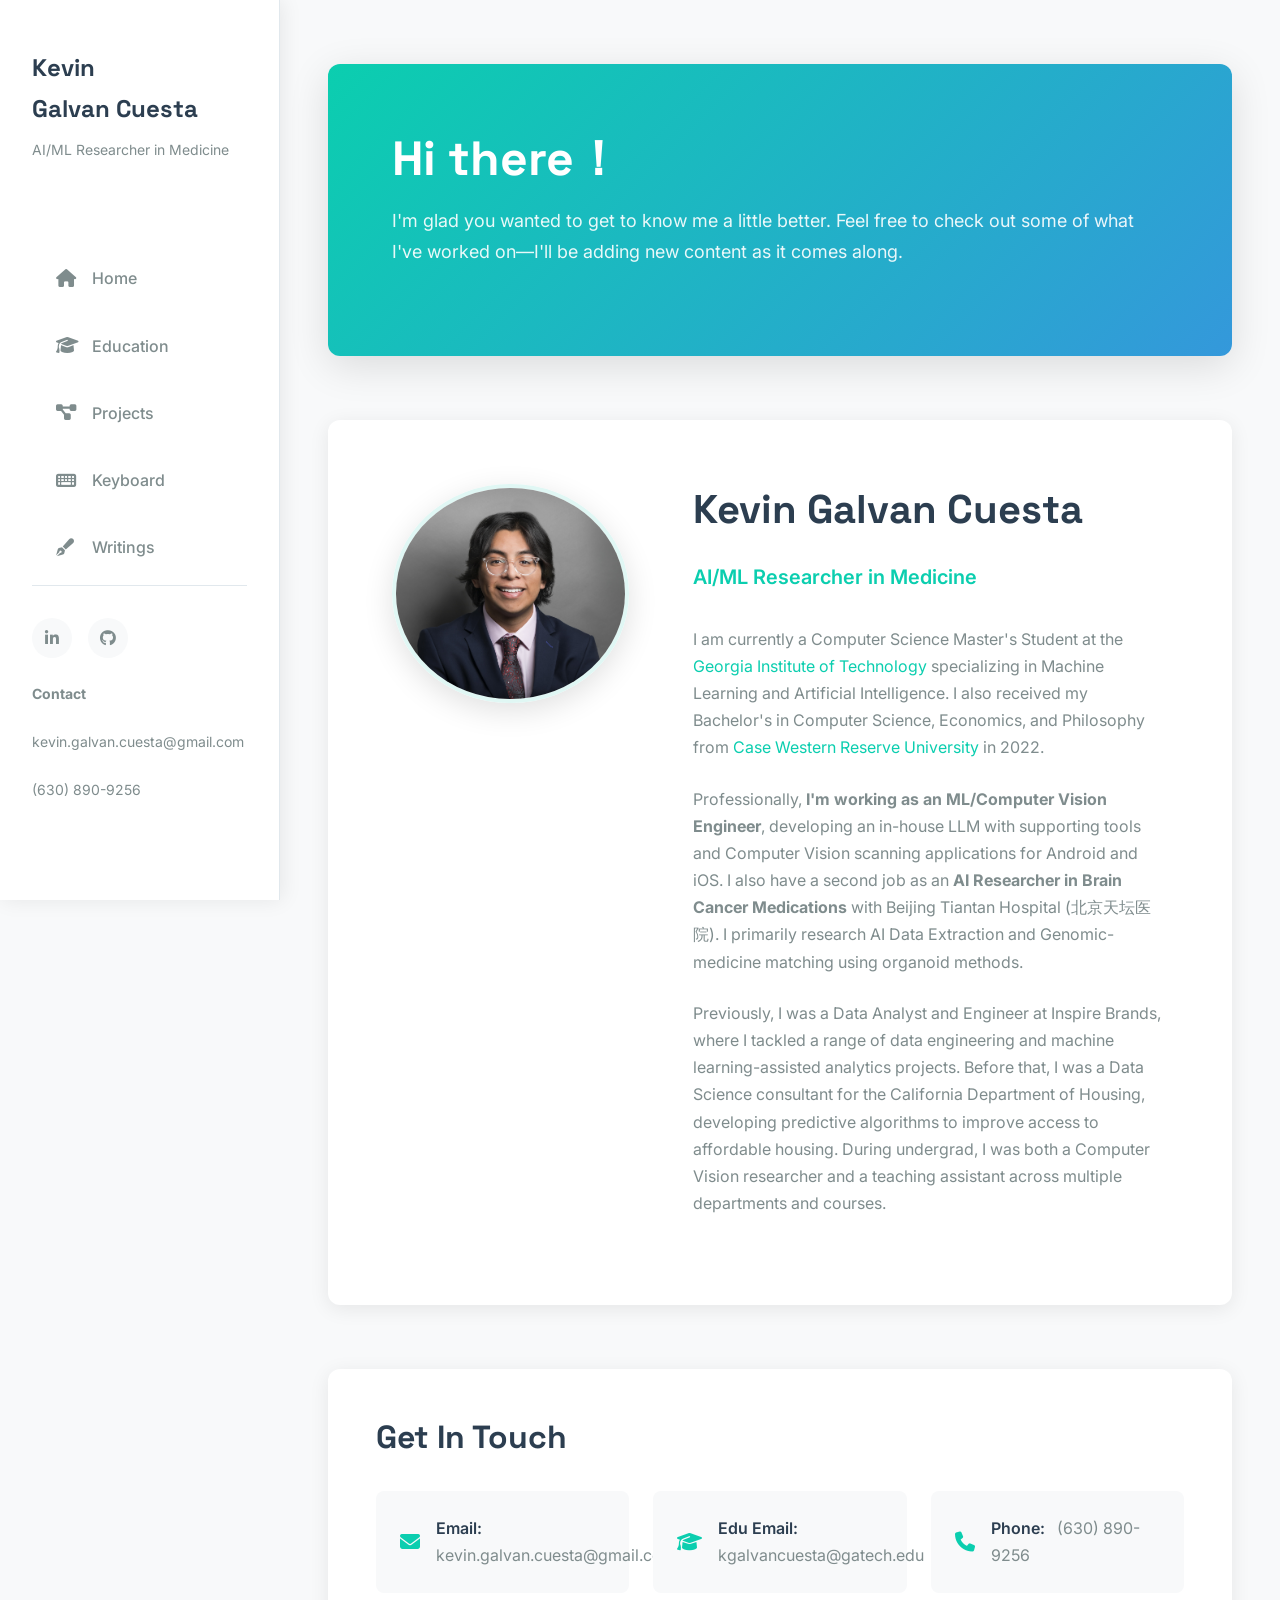
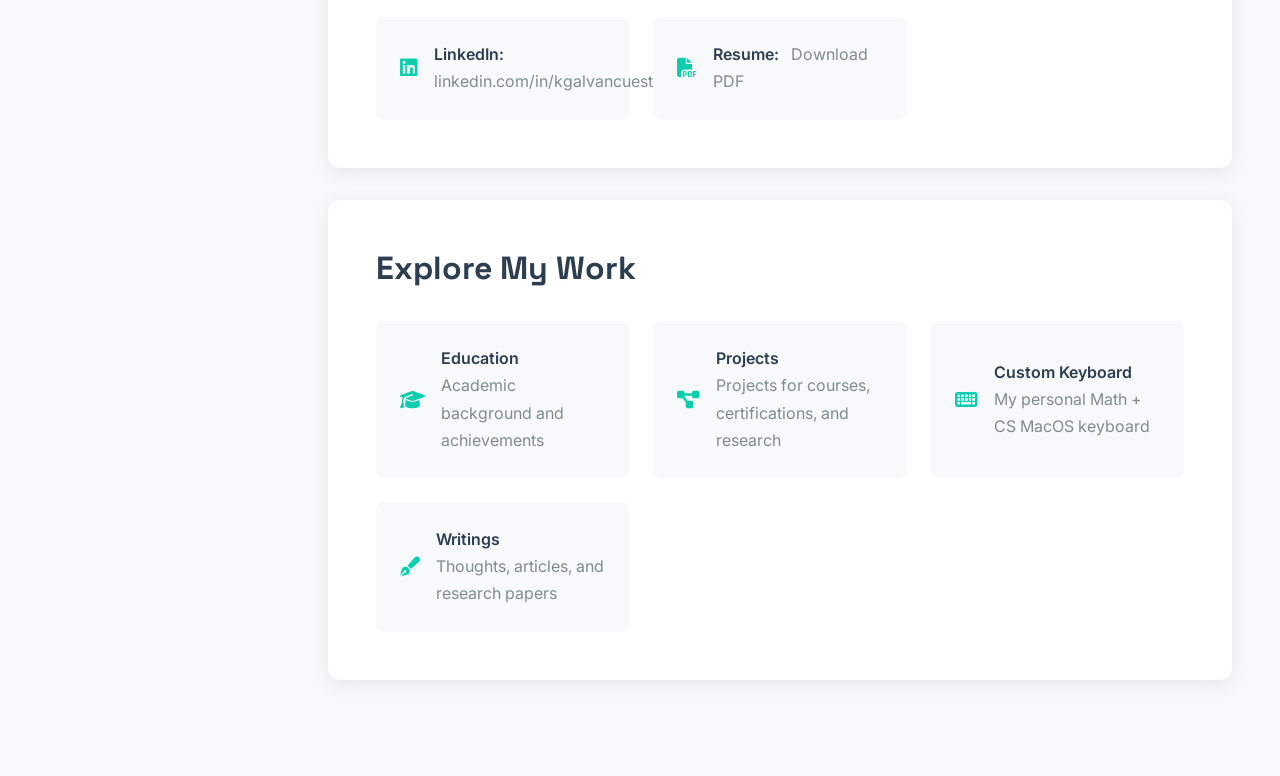
==== commit e3dfa4b0: "Typos" ====
--- a/index.html
+++ b/index.html
@@ -48,7 +48,7 @@
             </p>
 
             <p>
-              Professionally, <strong>I'm working as a ML/Computer Vision Engineer</strong>, developing an in-house LLM with supporting tools and Computer Vision scanning applications for Android and iOS. I also have a second job as an <strong>AI Researcher in Brain Cancer Medications</strong> with Beijing Tiantan Hospital (北京天坛医院). I primarily research AI Data Extraction and Genomic-medicine matching using organoid methods.
+              Professionally, <strong>I'm working as an ML/Computer Vision Engineer</strong>, developing an in-house LLM with supporting tools and Computer Vision scanning applications for Android and iOS. I also have a second job as an <strong>AI Researcher in Brain Cancer Medications</strong> with Beijing Tiantan Hospital (北京天坛医院). I primarily research AI Data Extraction and Genomic-medicine matching using organoid methods.
             </p>
 
             <p>
--- a/css/main.css
+++ b/css/main.css
@@ -108,7 +108,8 @@
   position: fixed;
   left: 0;
   top: 0;
-  height: 100vh;
+  min-height: 100vh;
+  height: 100%;
   width: var(--sidebar-width);
   background: var(--bg-white);
   border-right: 1px solid var(--border-color);
@@ -117,6 +118,8 @@
   flex-direction: column;
   z-index: 1000;
   box-shadow: 2px 0 20px var(--shadow);
+  overflow-x: hidden;
+  overflow-y: auto;
 }
 
 .sidebar-header {
@@ -223,7 +226,7 @@
   display: none;
   position: fixed;
   top: var(--spacing-md);
-  left: var(--spacing-md);
+  right: var(--spacing-md);
   z-index: 1001;
   background: var(--bg-white);
   border: 1px solid var(--border-color);
@@ -231,6 +234,7 @@
   padding: var(--spacing-sm);
   cursor: pointer;
   box-shadow: 0 2px 8px var(--shadow);
+  transition: var(--transition);
 }
 
 .mobile-menu-toggle i {
@@ -321,6 +325,12 @@
   background: var(--bg-light);
   border-radius: var(--border-radius-sm);
   transition: var(--transition);
+}
+
+/* Make entire card clickable when wrapped in anchor tag */
+a.info-item {
+  display: flex;
+  cursor: pointer;
 }
 
 .info-item:hover {
@@ -613,12 +623,14 @@
 /* Responsive Design */
 @media (max-width: 992px) {
   :root {
-    --sidebar-width: 0;
+    --sidebar-width: 280px;
   }
 
   .sidebar {
     transform: translateX(-100%);
     transition: transform 0.3s ease;
+    will-change: transform;
+    width: var(--sidebar-width);
   }
 
   .sidebar.open {
@@ -672,6 +684,13 @@
   .btn {
     width: 100%;
     justify-content: center;
+  }
+
+  /* Add spacing for education badges on mobile */
+  .card-badge {
+    display: inline-block;
+    margin-bottom: var(--spacing-xs);
+    margin-right: var(--spacing-xs);
   }
 }
 
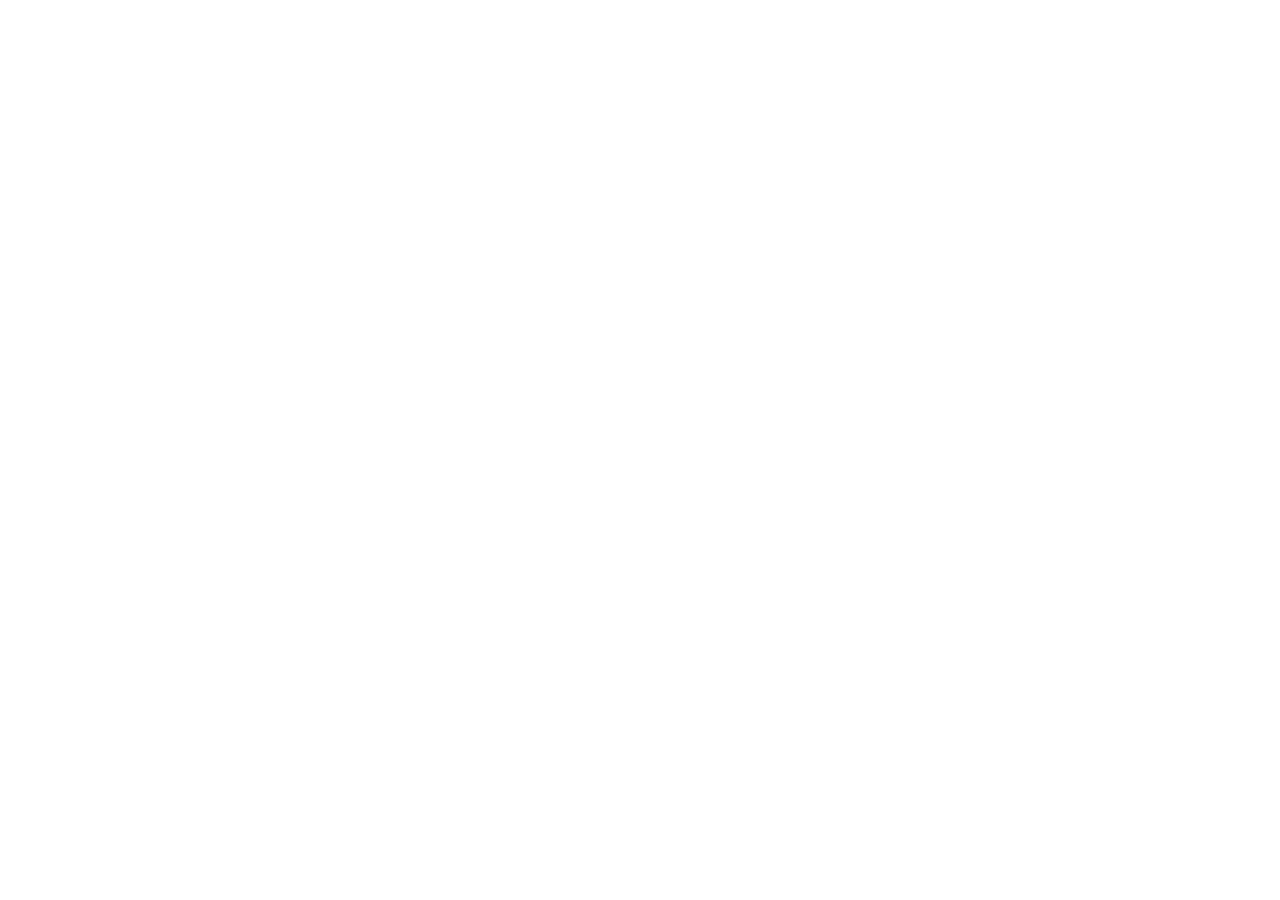
==== commit 2b1ac0e0: "Turned into redirect" ====
--- a/index.html
+++ b/index.html
@@ -1,153 +1,26 @@
-<!DOCTYPE html>
+<!doctype html>
 <html lang="en">
-<head>
-  <meta charset="UTF-8">
-  <meta name="viewport" content="width=device-width, initial-scale=1.0">
-  <title>Kevin Galvan Cuesta - AI/ML Researcher & Engineer</title>
-  <meta name="description" content="Portfolio of Kevin Galvan Cuesta - AI/ML Researcher, Software Engineer, and Computer Vision Specialist">
-  <meta name="keywords" content="Kevin Galvan Cuesta, AI, Machine Learning, Computer Vision, Software Engineering, Data Science">
+  <head>
+    <meta charset="utf-8" />
+    <title>Redirecting…</title>
 
-  <!-- Favicon -->
-  <link href="Site/img/favicon.ico" rel="icon">
+    <!-- Immediate redirect -->
+    <meta http-equiv="refresh" content="0; url=https://kgalvancuesta.com/" />
 
-  <!-- Google Fonts -->
-  <link rel="preconnect" href="https://fonts.googleapis.com">
-  <link rel="preconnect" href="https://fonts.gstatic.com" crossorigin>
-  <link href="https://fonts.googleapis.com/css2?family=Inter:wght@300;400;500;600;700&family=Space+Grotesk:wght@500;600;700&display=swap" rel="stylesheet">
+    <!-- Helps search engines prefer the new URL -->
+    <link rel="canonical" href="https://kgalvancuesta.com/" />
 
-  <!-- Font Awesome -->
-  <link rel="stylesheet" href="https://cdnjs.cloudflare.com/ajax/libs/font-awesome/6.4.0/css/all.min.css">
+    <!-- Optional, but nice to have -->
+    <meta name="robots" content="noindex" />
+    <meta name="viewport" content="width=device-width, initial-scale=1" />
 
-  <!-- Custom CSS -->
-  <link rel="stylesheet" href="css/main.css">
-</head>
-<body data-page="home">
-
-  <div class="layout">
-    <main class="main-content">
-      <div class="content-wrapper">
-
-        <!-- Hero Section -->
-        <section class="hero">
-          <h1>Hi there！</h1>
-          <p>I'm glad you wanted to get to know me a little better. Feel free to check out some of what I've worked on—I'll be adding new content as it comes along. </p>
-        </section>
-
-        <!-- Profile Section -->
-        <section class="profile-section">
-          <div class="profile-image-container">
-            <img src="Site/img/profile.jpg" alt="Kevin Galvan Cuesta" class="profile-image">
-          </div>
-
-          <div class="profile-content">
-            <h2>Kevin Galvan Cuesta</h2>
-            <p class="subtitle">AI/ML Researcher in Medicine</p>
-
-            <p>
-              I am currently a Computer Science Master's Student at the <a href="https://www.cc.gatech.edu/" target="_blank">Georgia Institute of Technology</a> specializing in Machine Learning and Artificial Intelligence. I also received my Bachelor's in Computer Science, Economics, and Philosophy from <a href="https://case.edu/" target="_blank">Case Western Reserve University</a> in 2022.
-            </p>
-
-            <p>
-              Professionally, <strong>I'm working as an ML/Computer Vision Engineer</strong>, developing an in-house LLM with supporting tools and Computer Vision scanning applications for Android and iOS. I also have a second job as an <strong>AI Researcher in Brain Cancer Medications</strong> with Beijing Tiantan Hospital (北京天坛医院). I primarily research AI Data Extraction and Genomic-medicine matching using organoid methods.
-            </p>
-
-            <p>
-              Previously, I was a Data Analyst and Engineer at Inspire Brands, where I tackled a range of data engineering and machine learning-assisted analytics projects. Before that, I was a Data Science consultant for the California Department of Housing, developing predictive algorithms to improve access to affordable housing. During undergrad, I was both a Computer Vision researcher and a teaching assistant across multiple departments and courses.
-            </p>
-          </div>
-        </section>
-
-        <!-- Contact Information -->
-        <section class="card">
-          <h3>Get In Touch</h3>
-          <div class="info-grid">
-            <div class="info-item">
-              <i class="fas fa-envelope"></i>
-              <div>
-                <span class="info-label">Email:</span>
-                <a href="mailto:kevin.galvan.cuesta@gmail.com" class="info-value">kevin.galvan.cuesta@gmail.com</a>
-              </div>
-            </div>
-
-            <div class="info-item">
-              <i class="fas fa-graduation-cap"></i>
-              <div>
-                <span class="info-label">Edu Email:</span>
-                <a href="mailto:kgalvancuesta@gatech.edu" class="info-value">kgalvancuesta@gatech.edu</a>
-              </div>
-            </div>
-
-            <div class="info-item">
-              <i class="fas fa-phone"></i>
-              <div>
-                <span class="info-label">Phone:</span>
-                <a href="tel:+16308909256" class="info-value">(630) 890-9256</a>
-              </div>
-            </div>
-
-            <div class="info-item">
-              <i class="fab fa-linkedin"></i>
-              <div>
-                <span class="info-label">LinkedIn:</span>
-                <a href="https://www.linkedin.com/in/kgalvancuesta/" target="_blank" class="info-value">linkedin.com/in/kgalvancuesta</a>
-              </div>
-            </div>
-
-            <div class="info-item">
-              <i class="fas fa-file-pdf"></i>
-              <div>
-                <span class="info-label">Resume:</span>
-                <a href="Site/img/Resume_KGalvanCuesta.pdf" download class="info-value">Download PDF</a>
-              </div>
-            </div>
-
-          </div>
-        </section>
-
-        <!-- Quick Links -->
-        <section class="card">
-          <h3>Explore My Work</h3>
-          <div class="info-grid">
-            <a href="education.html" class="info-item" style="text-decoration: none; color: inherit;">
-              <i class="fas fa-graduation-cap"></i>
-              <div>
-                <span class="info-label">Education</span>
-                <p class="info-value mb-0">Academic background and achievements</p>
-              </div>
-            </a>
-
-            <a href="work.html" class="info-item" style="text-decoration: none; color: inherit;">
-              <i class="fas fa-diagram-project"></i>
-              <div>
-                <span class="info-label">Projects</span>
-                <p class="info-value mb-0">Projects for courses, certifications, and research</p>
-              </div>
-            </a>
-
-            <a href="keyboard.html" class="info-item" style="text-decoration: none; color: inherit;">
-              <i class="fas fa-keyboard"></i>
-              <div>
-                <span class="info-label">Custom Keyboard</span>
-                <p class="info-value mb-0">My personal Math + CS MacOS keyboard</p>
-              </div>
-            </a>
-
-            <a href="writings.html" class="info-item" style="text-decoration: none; color: inherit;">
-              <i class="fas fa-pen-fancy"></i>
-              <div>
-                <span class="info-label">Writings</span>
-                <p class="info-value mb-0">Thoughts, articles, and research papers</p>
-              </div>
-            </a>
-          </div>
-        </section>
-
-      </div>
-    </main>
-  </div>
-
-  <!-- JavaScript -->
-  <script src="js/navigation.js"></script>
-</body>
-
+    <script>
+      // Fallback + preserves path/query/hash
+      const target = "https://kgalvancuesta.com" + window.location.pathname + window.location.search + window.location.hash;
+      window.location.replace(target);
+    </script>
+  </head>
+  <body>
+    <p>Redirecting to <a href="https://kgalvancuesta.com/">kgalvancuesta.com</a>…</p>
+  </body>
 </html>
